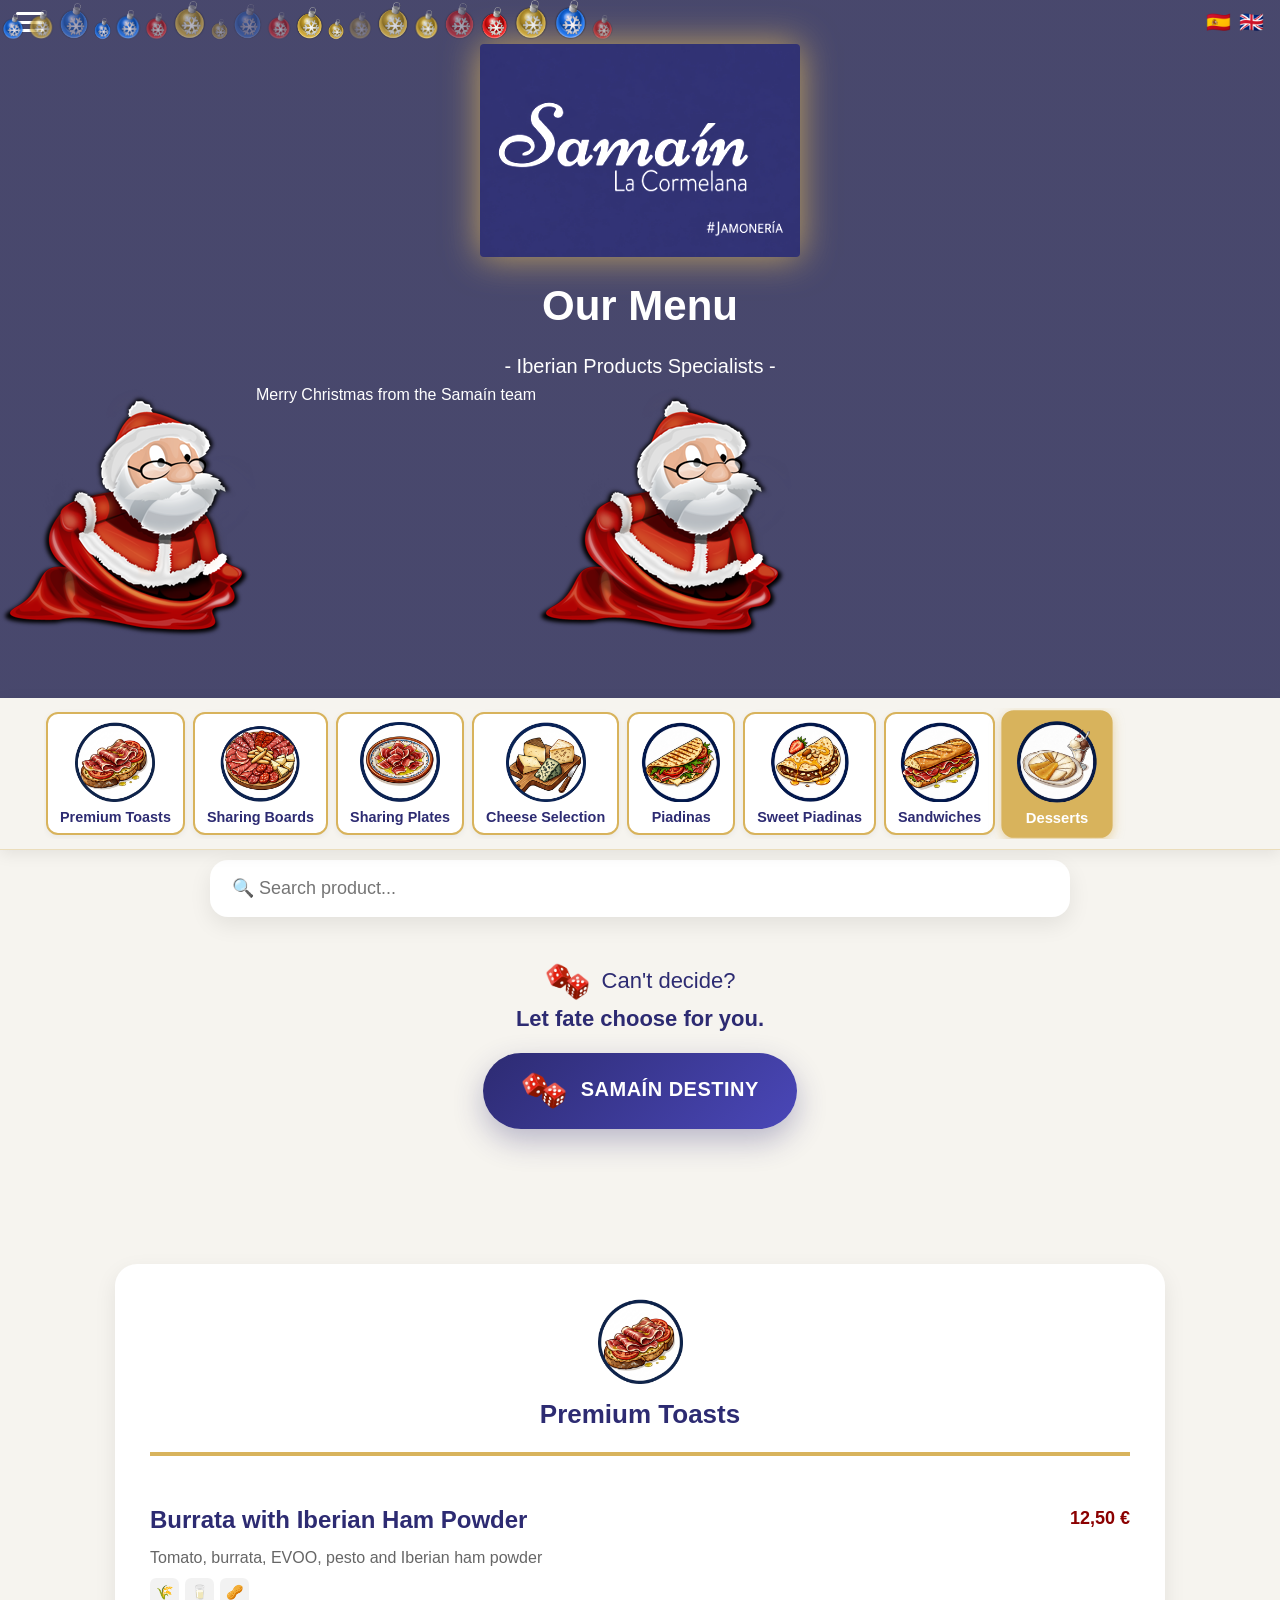
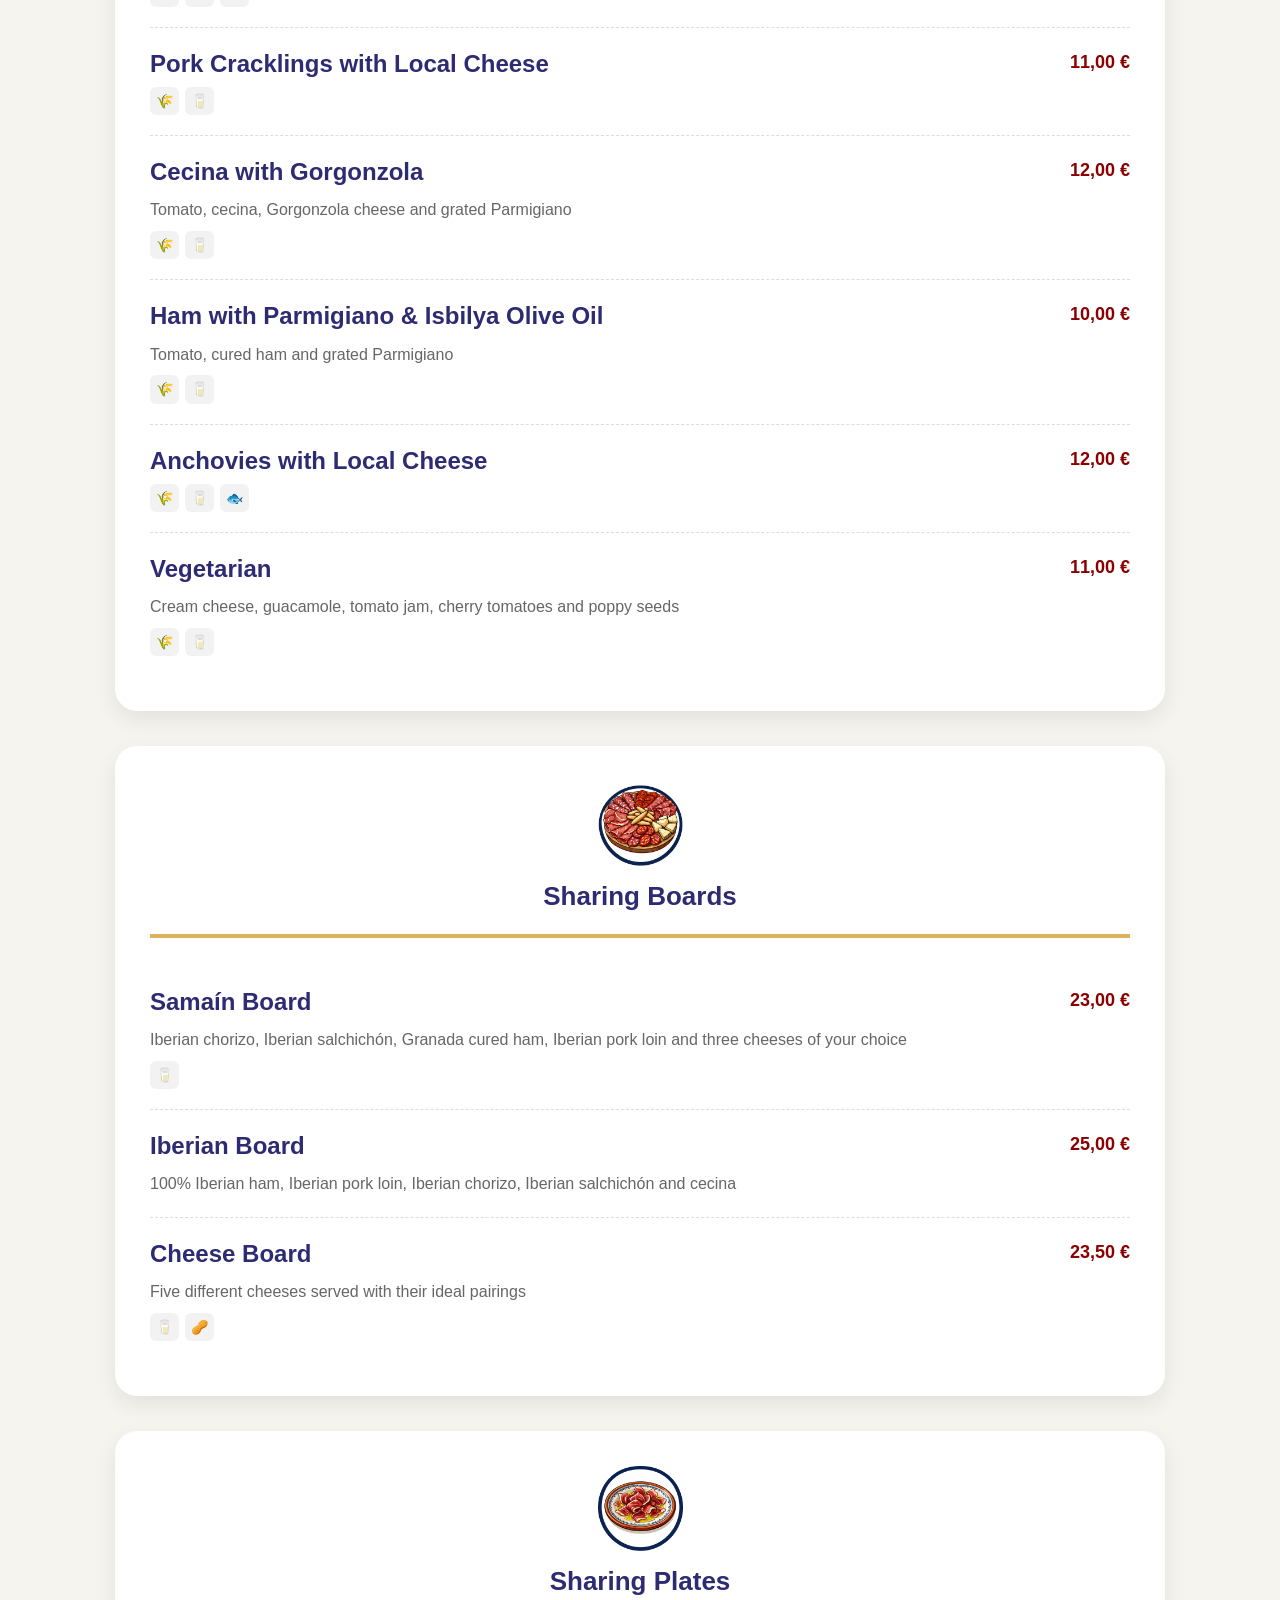
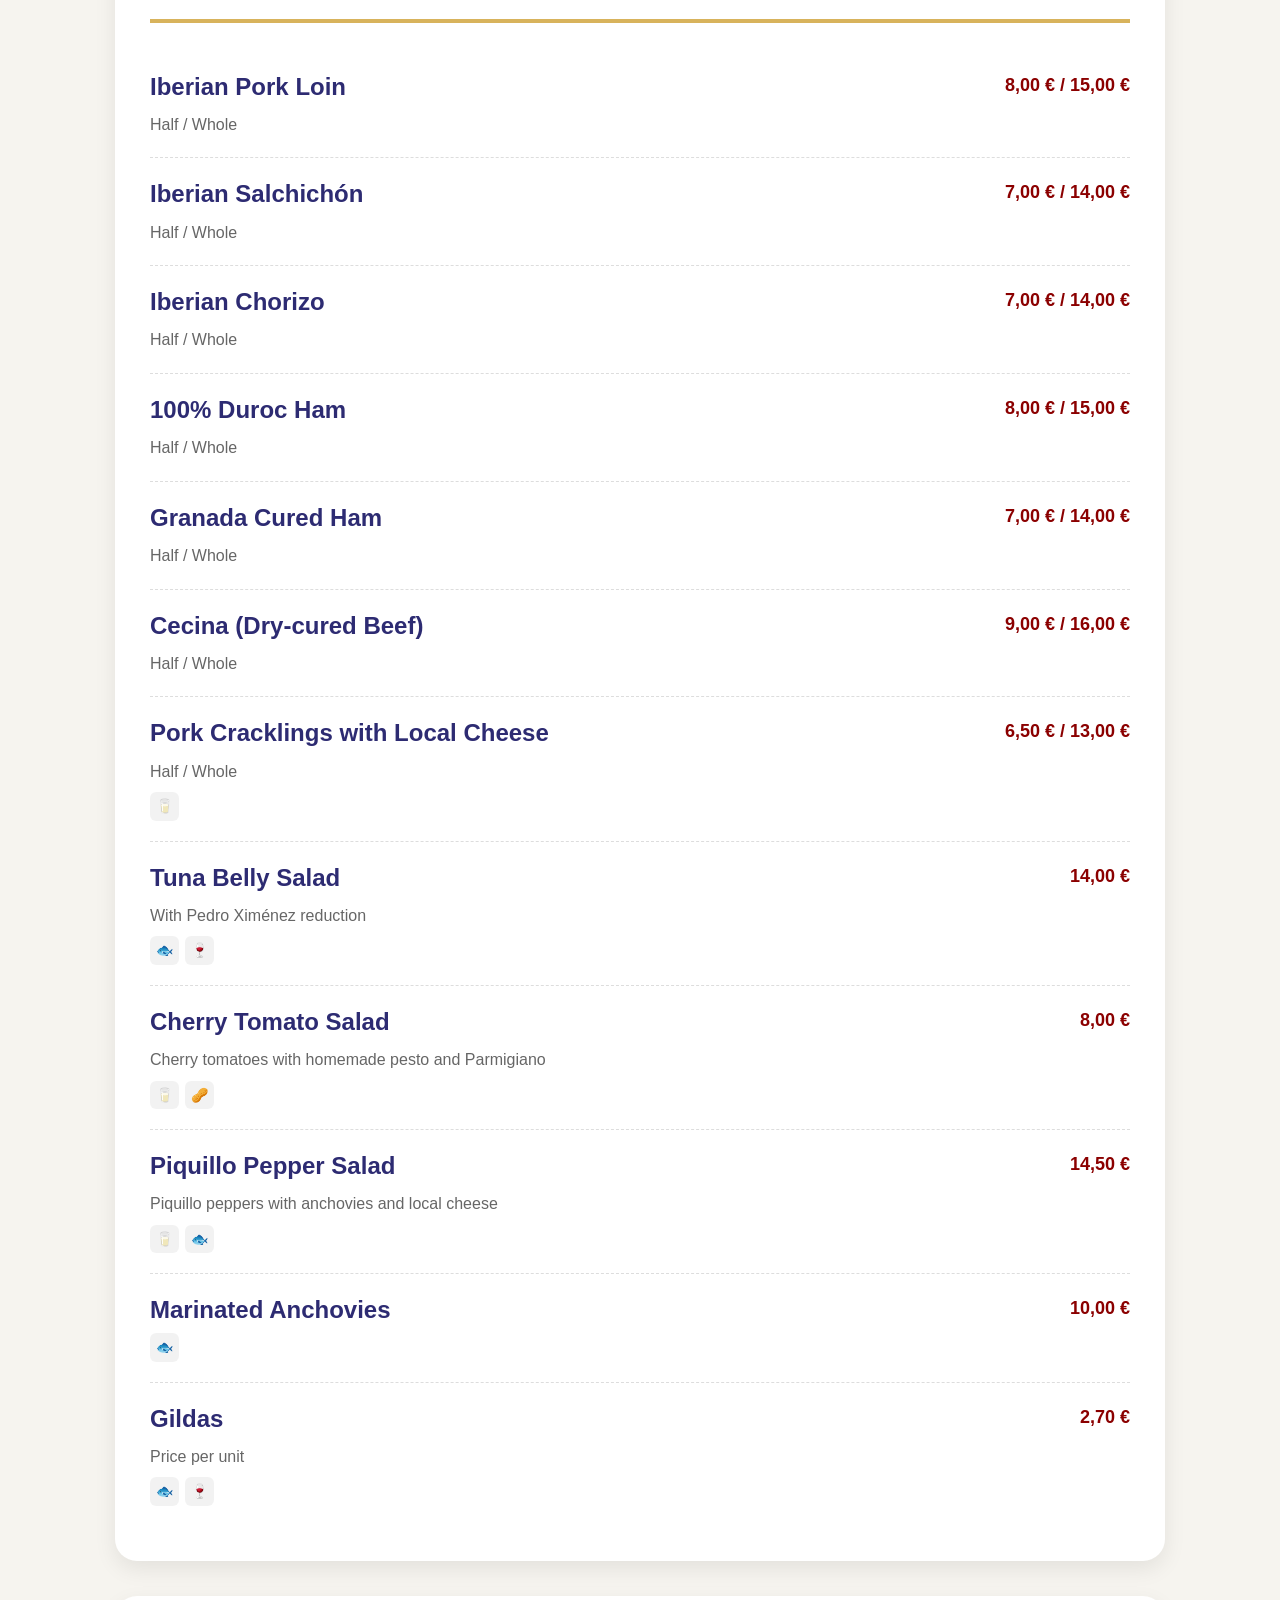
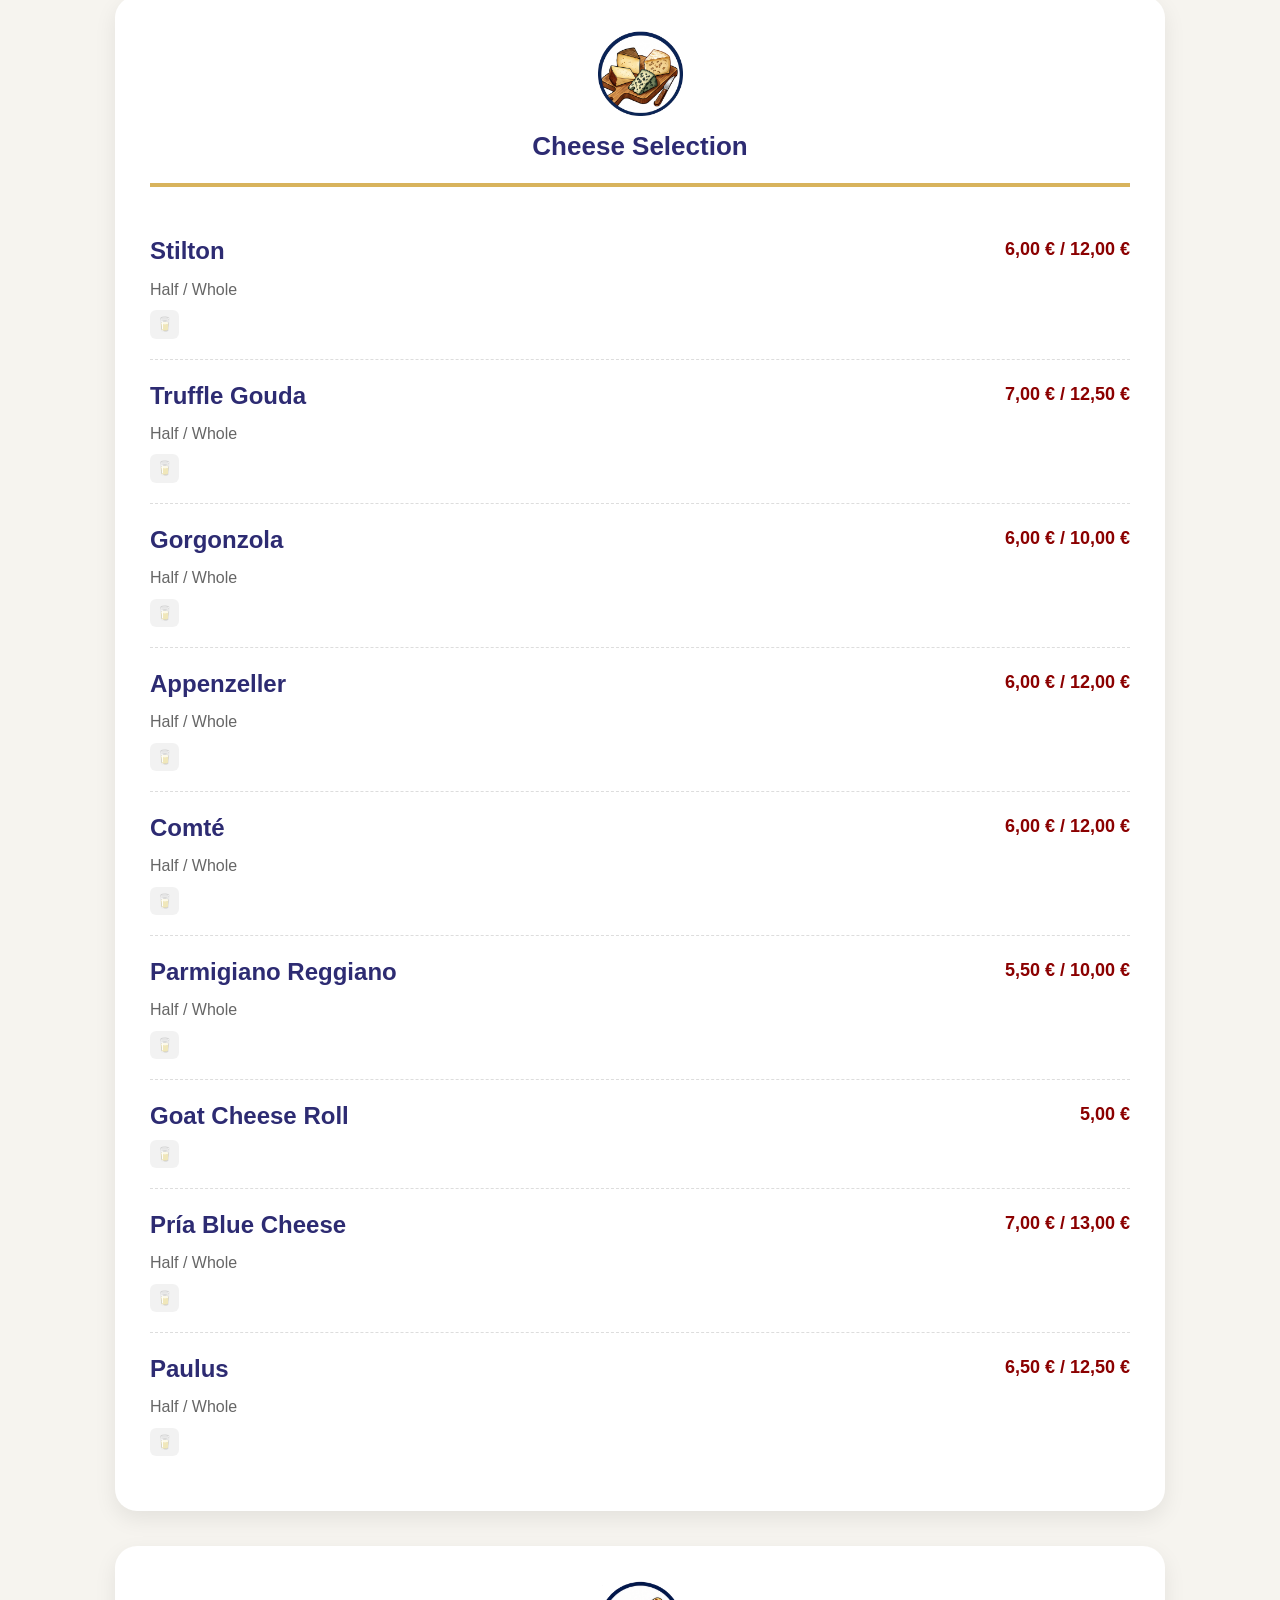
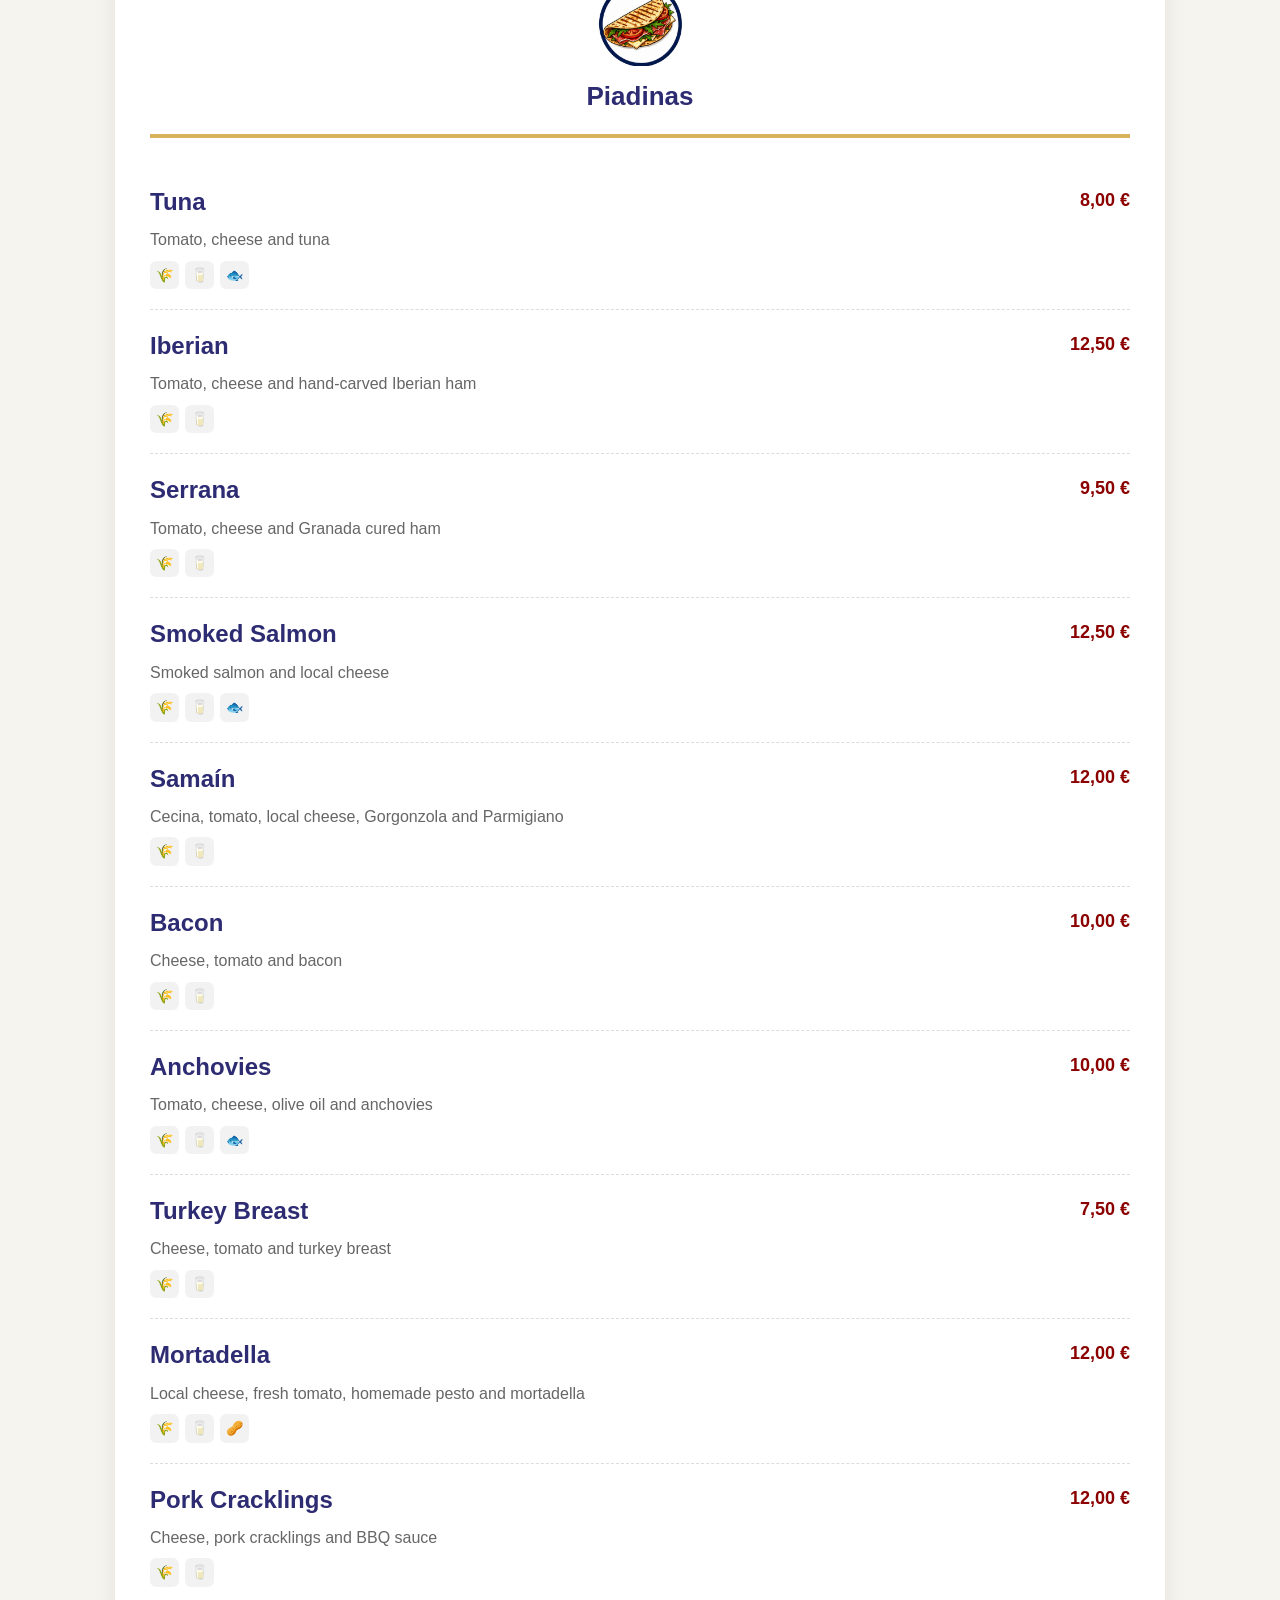
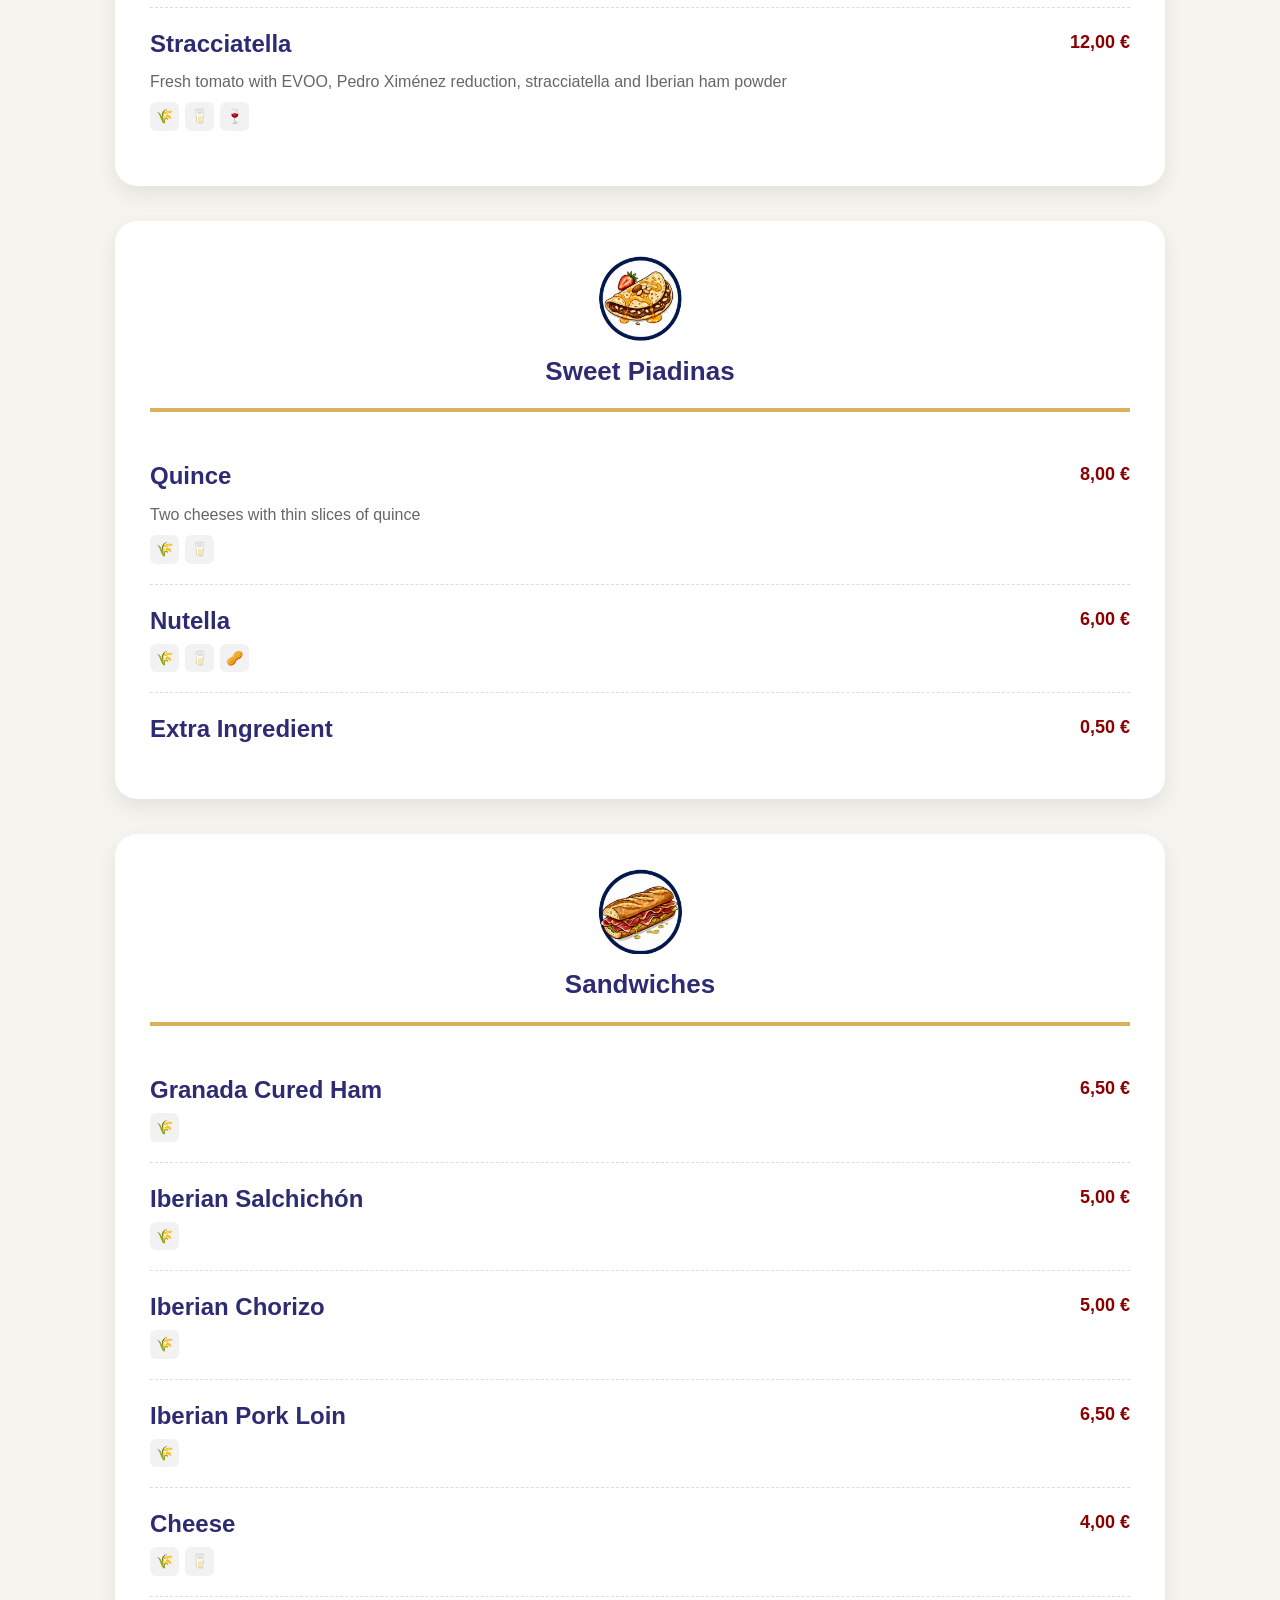
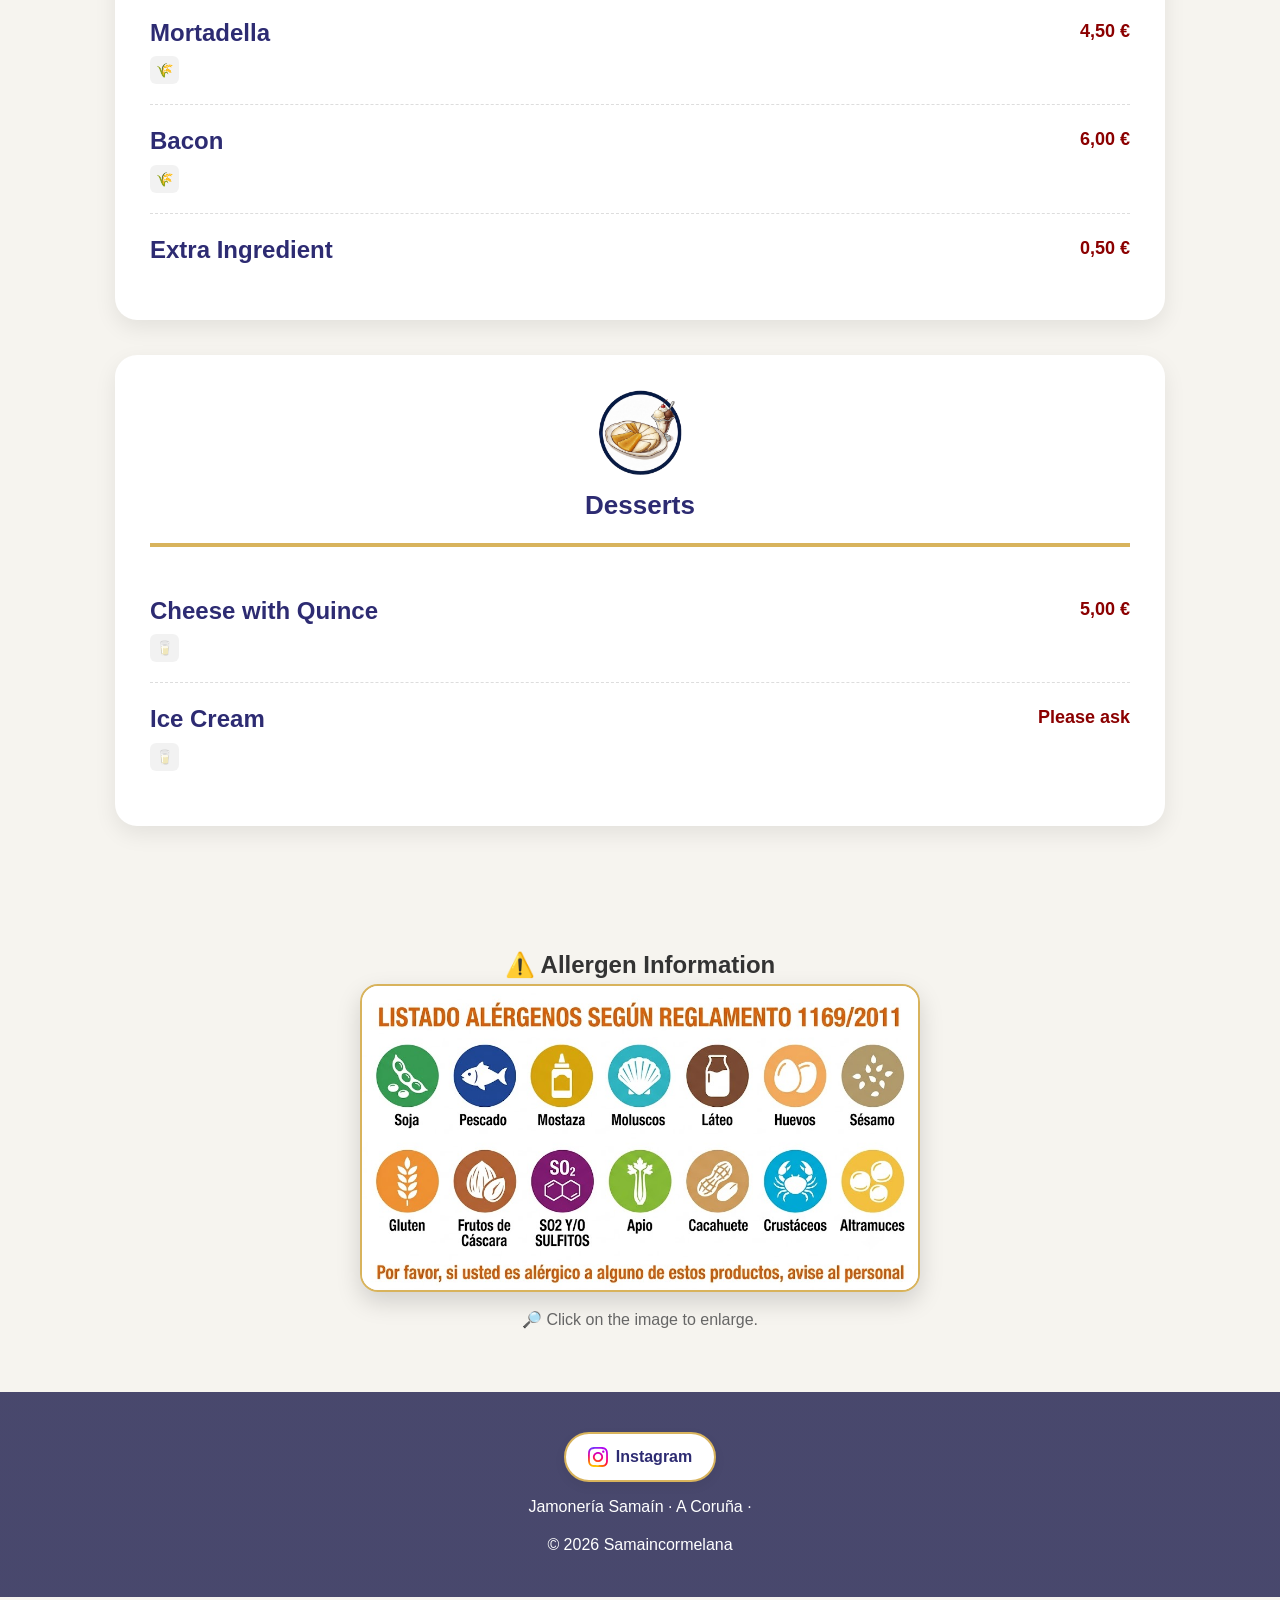
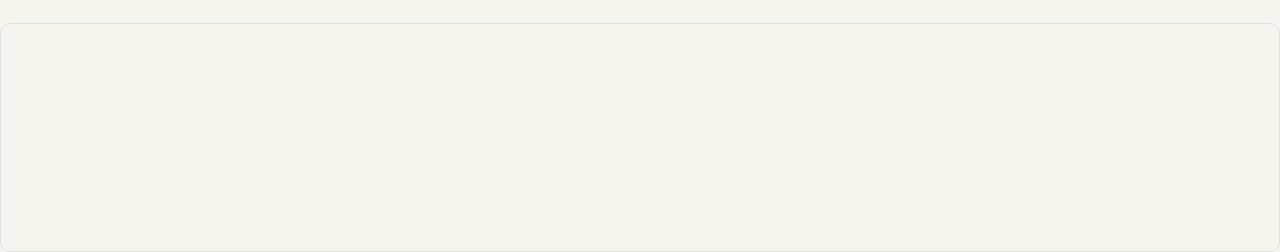
==== carta-en.html @ bf652dab "Refactor contact section layout and content" ====
<!DOCTYPE html>
<html lang="en">
<head>
  <meta charset="UTF-8">
  <meta name="viewport" content="width=device-width, initial-scale=1.0">
  <title>Menu - Samaín La Cormelana</title>

  <!-- Google Fonts & FontAwesome Icons -->
  <link rel="preconnect" href="https://fonts.googleapis.com">
  <link rel="preconnect" href="https://fonts.gstatic.com" crossorigin>
  <link href="https://fonts.googleapis.com/css2?family=Inter:wght@300;400;500;600;700;800&display=swap" rel="stylesheet">
  <link rel="stylesheet" href="https://cdnjs.cloudflare.com/ajax/libs/font-awesome/6.4.0/css/all.min.css">
  
  <link rel="stylesheet" href="styles.css">
</head>

<body>

<header class="header-principal">
  <div class="top-bar">
    <div class="top-nav-left">
      <!-- Hamburger Button -->
      <button id="btn-menu-hamburguesa" class="btn-hamburguesa" aria-label="Open menu">
        <span></span>
        <span></span>
        <span></span>
      </button>
    </div>

    <div class="top-nav-right">
      <a href="carta.html" class="btn-flag" title="Español">🇪🇸</a>
      <a href="carta-en.html" class="btn-flag" title="English">🇬🇧</a>
    </div>
  </div>

  <div class="logo-container">
    <img src="LOGO.png" alt="Samaín Jamonería" class="logo-brillo">
  </div>

  <h1>Our Menu</h1>
  <p>- Iberian Products Specialists -</p>

  <!-- SEASONAL DETAIL (Appears automatically when activated via class in <body>) -->
  <div id="contenedor-temporada">
    <img id="icono-izq" class="icono-temporada-grande" alt="Icono temporada">
    <div id="detalle-temporada"></div>
    <img id="icono-der" class="icono-temporada-grande" alt="Icono temporada">
  </div>
</header>

<div class="menu-sticky">
  <button class="flecha-menu izquierda" id="flecha-izquierda">‹</button>
  <div class="contenedor-menu">
    <section class="menu-categorias" id="menu-categorias"></section>
  </div>
  <button class="flecha-menu derecha" id="flecha-derecha">›</button>
</div>

<section class="buscador">
  <input type="text" id="buscar" placeholder="🔍 Search product...">
</section>

<!-- SECCIÓN DESTINO SAMAÍN CORREGIDA E IGUALADA -->
<section class="destino-samain">
  <p class="texto-destino">
    <img src="dados.png" alt="Dice" class="icono-dados-texto"> Can't decide?<br>
    <strong>Let fate choose for you.</strong>
  </p>
  <button id="btn-destino" class="btn-destino">
    <img src="dados.png" alt="Dice" class="icono-dados-btn"> SAMAÍN DESTINY
  </button>
</section>

<div id="resultado-busqueda" class="resultado-busqueda"></div>

<main id="carta"></main>

<section class="alergenos">
  <h2>⚠️ Allergen Information</h2>
  <img src="alergenos.jpg" id="imagen-alergenos" alt="Allergen chart">
  <p>🔎 Click on the image to enlarge.</p>
</section>

<!-- Allergen Modal -->
<div id="modal-alergenos" class="modal-alergenos">
  <div class="modal-contenido">
    <span id="cerrar-modal">&times;</span>
    <img src="alergenos.jpg" alt="Allergens">
    <div class="mensaje-alergenos">
      ⚠️ <strong>Please inform our staff before placing your order if you have any food allergies.</strong>
    </div>
  </div>
</div>  

<!-- Modal Destino -->
<div id="modal-destino" class="modal-destino">
  <div class="ventana-destino">
    <button class="cerrar-destino" id="cerrar-destino">✕</button>
    
    <h2>
      <span class="icono-cubiertos-titulo"><img src="cubiertos.png" alt="Cubiertos"></span><br>
      How many guests are you?
    </h2>
    
    <button class="opcion-comensales" data-comensales="1">
      <img src="1.png" alt="Just me" class="icono-comensal"> Just me</button>
    
    <button class="opcion-comensales" data-comensales="2">
      <img src="2.png" alt="Two people" class="icono-comensal"> Two people</button>
    
    <button class="opcion-comensales" data-comensales="3">
      <img src="3.png" alt="Three or more" class="icono-comensal"> Three or more</button>
  </div>
</div>

<div id="resultado-destino" class="resultado-destino">
  <div class="tarjeta-destino">
    <div class="ruleta-destino">
      <div class="flecha-ruleta" id="flecha-ruleta">
        <span class="puntero">▼</span>
      </div>
      
      <div class="disco-ruleta" id="disco-ruleta">
        <div class="icono-ruleta"><img src="tostas.png" alt="Tostas"></div>
        <div class="icono-ruleta"><img src="tablas.png" alt="Entrantes"></div>
        <div class="icono-ruleta"><img src="raciones.png" alt="Raciones"></div>
        <div class="icono-ruleta"><img src="quesos.png" alt="Quesos"></div>
        <div class="icono-ruleta"><img src="piadinas.png" alt="Piadinas"></div>
        <div class="icono-ruleta"><img src="piadinas_dulces.png" alt="Piadinas Dulces"></div>
        <div class="icono-ruleta"><img src="bocadillos.png" alt="Bocadillos"></div>
        <div class="icono-ruleta"><img src="postres.png" alt="Postres"></div>
      </div>
    </div>
    
    <p class="titulo-destino">✨ Fate has decided...</p>
    <div id="categoria-destino" class="categoria-destino"></div>
    <h1 id="nombre-destino"></h1>
    <p id="descripcion-destino"></p>
    <div id="precio-destino"></div>
    <small>Tap anywhere to continue</small>
  </div>
</div>

<footer>
  <div class="footer-container">
        
    <a href="https://www.instagram.com/samaincormelana" target="_blank" rel="noopener noreferrer" class="btn-instagram">
      <img src="instagram.svg" alt="Instagram Jamonería Samaín" class="icon-ig">
      <span>Instagram</span>
    </a>

    <span>Jamonería Samaín · A Coruña ·</span>
    <span>© 2026 Samaincormelana</span>
  </div>
</footer>  

<div id="confeti"></div>

<!-- MAIN HAMBURGER NAVIGATION MODAL -->
<div id="modal-menu-principal" class="modal-contacto hidden">
  <div class="modal-contacto-content modal-menu-content">
    <span id="cerrar-menu-principal" class="close-btn">&times;</span>
    <h2>MENU</h2>
        <nav class="nav-modal-links">
        <a href="index.html" class="link-modal-item">
        <img src="inicio.png" alt="Inicio" class="icono-menu-lateral">Home</a>
  
        <button id="btn-contacto-carta" type="button" class="link-modal-item">
        <img src="contacto.png" alt="Contacto" class="icono-menu-lateral">Contact</button>
  
        <button id="btn-galeria" type="button" class="link-modal-item">
        <img src="galeria.png" alt="Galería" class="icono-menu-lateral">Galery</button>
  
        <button id="btn-tienda" type="button" class="link-modal-item">
        <img src="tienda.png" alt="Tienda" class="icono-menu-lateral">Shop</button>
  </nav>
  </div>
</div>

<!-- CONTACT MODAL -->
<div id="modal-contacto" class="modal-contacto hidden">
  <div class="modal-contacto-content">
    <span class="close-btn" id="cerrar-contacto">&times;</span>
    
    <h2>CONTACT</h2>
    
    <div class="contacto-grid">
      
      <div class="contacto-item">
        <div class="icon-circle">
          <img src="telefono.png" alt="Phone" class="info-icon">
        </div>
        <div class="contacto-info">
          <p class="contacto-label">PHONE</p>
          <p><a href="tel:+34881125487" class="contacto-val">881 12 54 87</a></p>
        </div>
      </div>

      <div class="contacto-item">
        <div class="icon-circle">
          <img src="ubicacion.png" alt="Location" class="info-icon">
        </div>
        <div class="contacto-info">
          <p class="contacto-label">ADDRESS</p>
          <p><a href="https://maps.google.com/?q=Plaza+de+la+Cormelana+6+A+Coruña" target="_blank" class="contacto-val">Plaza de la Cormelana Nº6 <br>15003 · A Coruña</a></p>
        </div>
      </div>

      <div class="contacto-item">
        <div class="icon-circle">
          <img src="reloj.png" alt="Opening Hours" class="info-icon">
        </div>
        <div class="contacto-info">
          <p class="contacto-label">OPENING HOURS</p>
          <p class="contacto-val"><strong>Monday to Friday</strong><br> 10.00 to Closing</p>
          <p class="contacto-val"><strong>Weekends & Holidays</strong><br> 11.00 to Closing</p>
        </div>
      </div>

      <div class="contacto-item">
        <div class="icon-circle">
          <img src="silla.png" alt="Accessibility" class="info-icon">
        </div>
        <div class="contacto-info">
          <p class="contacto-label">ACCESSIBILITY</p>
          <p class="contacto-val">Fully accessible venue<br>Step-free entrance and accessible restroom</p>
        </div>
      </div>

    </div>
  </div>
</div>

    <br>

    <!-- Google Maps Embed -->
    <div class="mapa-container">
      <iframe 
        src="https://www.google.com/maps/embed?pb=!1m18!1m12!1m3!1d2900.8655208226065!2d-8.4059281!3d43.3685114!2m3!1f0!2f0!3f0!3m2!1i1024!2i768!4f13.1!3m3!1m2!1s0xd2e7d00116529a5%3A0x355a57c6fce86bce!2sJamoner%C3%ADa%20Sama%C3%ADn!5e0!3m2!1ses!2ses!4v1700000000000!5m2!1ses!2ses" 
        width="100%" 
        height="220" 
        style="border:0;" 
        allowfullscreen="" 
        loading="lazy">
      </iframe>
    </div>
  </div>
</div>

<!-- Gallery Modal -->
<div id="modal-galeria" class="modal-contacto hidden">
    <div class="modal-galeria-content">
        <span class="close-btn" id="close-galeria">&times;</span>
        <h2>OUR PRODUCTS</h2>
        
        <div class="galeria-grid">
            <div class="galeria-item">
                <img src="jamon.jpeg" alt="Iberian Ham Jamonería Samaín" loading="lazy">
            </div>
            <div class="galeria-item">
                <img src="cecina.jpeg" alt="Cured beef cecina" loading="lazy">
            </div>
            <div class="galeria-item">
                <img src="anchoas.jpeg" alt="House anchovies" loading="lazy">
            </div>
            <div class="galeria-item">
                <img src="tabla.jpeg" alt="Iberian charcuterie board" loading="lazy">
            </div>
            <div class="galeria-item">
                <img src="tablas.jpeg" alt="Cold cuts and cheese platters" loading="lazy">
            </div>
            <div class="galeria-item">
                <img src="samain.jpeg" alt="Special dish Jamonería Samaín" loading="lazy">
            </div>
            <div class="galeria-item">
                <img src="mesa.jpeg" alt="Table with food variety" loading="lazy">
            </div>
        </div>
    </div>
</div>  

<!-- Image Viewer Modal -->
<div id="modal-visor-imagen" class="modal-visor hidden">
  <span id="cerrar-visor" class="cerrar-visor">&times;</span>
  <img id="imagen-ampliada" src="" alt="Enlarged image" />
</div>  

<!-- Takeaway & Shop Modal -->
<div id="modal-tienda" class="modal-contacto hidden">
    <div class="modal-contacto-content">
        <span id="cerrar-tienda" class="close-btn">&times;</span>
        <h2>TAKEAWAY & SHOP</h2>
        
        <div class="tienda-seccion">
            <h3 class="tienda-titulo"><span class="tienda-icono">🍷</span> Gourmet Products</h3>
            <p>We offer a range of Gourmet products for retail sale.</p>
        </div>

        <div class="tienda-seccion">
            <h3 class="tienda-titulo"><span class="tienda-icono">🛍️</span> Takeaway Menu</h3>
            <p>You can order any of our menu items to take away.</p>
        </div>

        <div class="tienda-evento-destacado">
            <h3 class="tienda-titulo-destacado"><span class="tienda-icono">🎉</span> Hosting an event or craving something special?</h3>
            <p>Reserve our products and platters for birthdays, celebrations, and special events... or simply treat yourself!</p>
        </div>

        <p class="tienda-contacto-texto">Call to reserve or speak with our staff:</p>
        <a href="tel:+34881125487" class="tienda-telefono">📞 881 12 54 87</a>
    </div>
</div> 

<script src="menu-en.js"></script>
<script src="script.js"></script>
<script src="destino.js"></script>

</body>
</html>
---- styles.css ----
/* ======================================================
   SAMAÍN LA CORMELANA
====================================================== */

/*==========================
Variables Globales
==========================*/
:root {
    --color-principal: #2d2b72;
    --color-principal-hover: #4442a4;
    --color-dorado: #d8b35c;
    --color-precio: #8b0000;
    --color-fondo: #f6f4ef;
    --color-tarjeta: #ffffff;
    --color-texto: #333333;
    --color-secundario: #666666;
    --radio: 18px;
    --sombra: 0 8px 22px rgba(0,0,0,.08);
    --ancho-maximo: 1100px;
}

/*==========================
Reset Global
==========================*/
*, *::before, *::after {
    margin: 0;
    padding: 0;
    box-sizing: border-box;
}

html {
    scroll-behavior: smooth;
}

body {
    font-family: Arial, Helvetica, sans-serif;
    background: var(--color-fondo);
    color: var(--color-texto);
    line-height: 1.6;
}

/*==========================
Cabecera Principal (Header)
==========================*/
.header-principal {
    position: relative;
    padding-top: 12px;
    padding-bottom: 60px;
    text-align: center;
    background: linear-gradient(rgba(34,34,80,.82), rgba(34,34,80,.82)), url("cabecera.jpg") center/cover;
    color: #ffffff;
}

.top-bar {
    display: flex;
    justify-content: space-between;
    align-items: center;
    padding: 0 16px;
    width: 100%;
    margin-bottom: 12px;
}

.top-nav-left {
    display: flex;
    align-items: center;
    gap: 12px;
}

.top-nav-right {
    display: flex;
    align-items: center;
    gap: 8px;
}

.nav-link, 
.nav-link-btn {
    background: none;
    border: none;
    color: #ffffff;
    font-size: 0.9rem;
    font-weight: 600;
    text-decoration: none;
    cursor: pointer;
    padding: 0;
    margin: 0;
    display: inline-flex;
    align-items: center;
    gap: 4px;
    outline: none;
    font-family: inherit;
    transition: opacity 0.2s ease, color 0.2s ease;
    white-space: nowrap;
}

.nav-link:hover, 
.nav-link-btn:hover {
    opacity: 0.85;
    color: var(--color-dorado);
}

.btn-flag {
    font-size: 1.25rem;
    text-decoration: none;
    line-height: 1;
    display: inline-block;
    transition: transform 0.2s ease;
}

.btn-flag:hover {
    transform: scale(1.15);
}

.logo-container {
    display: flex;
    justify-content: center;
    align-items: center;
    margin: 0 auto 15px auto;
    width: 100%;
}

.logo-brillo {
    width: 82%;
    max-width: 320px;
    height: auto;
    display: block;
    margin: 0 auto;
    border-radius: 4px;
    filter: brightness(1.25) drop-shadow(0 0 18px rgba(216, 179, 92, 0.85));
}

.header-principal h1 {
    font-size: 42px;
    margin-top: 5px;
}

.header-principal p {
    font-size: 20px;
    margin-top: 10px;
}

/*==================================================
CONTENIDO Y BUSCADOR
==================================================*/
main {
    max-width: var(--ancho-maximo);
    margin: auto;
    padding: 25px;
}

.buscador {
    max-width: 900px;
    margin: 10px auto 35px;
    padding: 0 20px;
}

#buscar {
    width: 100%;
    padding: 18px 22px;
    border: none;
    outline: none;
    border-radius: var(--radio);
    background: #ffffff;
    font-size: 18px;
    box-shadow: var(--sombra);
    transition: box-shadow .25s ease;
}

#buscar:focus {
    box-shadow: 0 12px 30px rgba(45,43,114,.20);
}

/*==================================================
SECCIONES Y PRODUCTOS
==================================================*/
.seccion {
    background: #ffffff;
    border-radius: 22px;
    padding: 35px;
    margin-bottom: 35px;
    box-shadow: var(--sombra);
    scroll-margin-top: 120px;
}

.seccion h2 {
    font-size: 26px;
    color: var(--color-principal);
    margin-bottom: 28px;
    padding-bottom: 16px;
    border-bottom: 4px solid var(--color-dorado);
    display: flex;
    flex-direction: column;
    align-items: center;
    text-align: center;
    gap: 10px;
}

.seccion h2 img.img-titulo-cat {
    width: 85px;
    height: 85px;
    object-fit: contain;
    margin-right: 0;
    display: block;
}

.producto {
    padding: 20px 0;
    border-bottom: 1px dashed #dddddd;
}

.producto:last-child {
    border-bottom: none;
}

.cabecera-producto {
    display: flex;
    justify-content: space-between;
    align-items: flex-start;
    gap: 15px;
}

.nombre {
    flex: 1;
    font-size: 24px;
    font-weight: 700;
    color: var(--color-principal);
    line-height: 1.3;
}

.precio {
    flex-shrink: 0;
    font-size: 18px;
    font-weight: 600;
    color: var(--color-precio);
    white-space: nowrap;
}

.descripcion {
    margin-top: 10px;
    color: var(--color-secundario);
    font-size: 16px;
    line-height: 1.6;
}

footer {
    margin-top: 40px;
    padding: 40px 20px;
    text-align: center;
    color: #777777;
}

/*==================================================
MENÚ STICKY Y CATEGORÍAS (ARREGLADO)
==================================================*/
.menu-sticky {
    position: sticky;
    top: 0;
    z-index: 999;
    background: rgba(246, 244, 239, 0.95);
    backdrop-filter: blur(12px);
    -webkit-backdrop-filter: blur(12px);
    padding: 10px 12px;
    box-shadow: 0 4px 15px rgba(0, 0, 0, 0.08);
    border-bottom: 1px solid rgba(216, 179, 92, 0.35);
    display: flex;
    align-items: center;
    justify-content: space-between;
    gap: 6px;
    width: 100%;
    box-sizing: border-box;
}

.contenedor-menu {
    position: relative;
    flex: 1;
    min-width: 0; /* Vital para que el flexbox no desborde en móviles */
    overflow: hidden;
    display: flex;
    align-items: center;
}

.contenedor-menu::before,
.contenedor-menu::after {
    content: "";
    position: absolute;
    top: 0;
    width: 30px;
    height: 100%;
    pointer-events: none;
    opacity: 0;
    transition: opacity .25s;
    z-index: 5;
}

.contenedor-menu::before {
    left: 0;
    background: linear-gradient(to right, #f6f4ef 0%, rgba(246,244,239,0) 100%);
}

.contenedor-menu::after {
    right: 0;
    background: linear-gradient(to left, #f6f4ef 0%, rgba(246,244,239,0) 100%);
}

.contenedor-menu.mostrar-izquierda::before { opacity: 1; }
.contenedor-menu.mostrar-derecha::after { opacity: 1; }

.menu-categorias {
    display: flex;
    gap: 8px;
    overflow-x: auto;
    overflow-y: hidden;
    scroll-behavior: smooth;
    scrollbar-width: none;
    width: 100%;
    padding: 4px 2px;
}

.menu-categorias::-webkit-scrollbar {
    display: none;
}

.categoria {
    display: flex;
    flex-direction: column !important;
    align-items: center;
    justify-content: center;
    gap: 4px;
    flex: 0 0 auto;
    padding: 8px 12px !important;
    border-radius: 12px;
    background: #ffffff;
    border: 2px solid var(--color-dorado);
    color: var(--color-principal);
    text-decoration: none;
    font-weight: 700;
    text-align: center;
    transition: all .25s ease;
    box-shadow: 0 2px 6px rgba(0, 0, 0, 0.05);
}

/* Tamaño de los iconos */
.categoria .icono img,
.categoria img.img-icono-cat {
    width: 80px !important;    /* Tamaño grande y destacado */
    height: 80px !important;
    object-fit: contain;
    display: block;
    margin-bottom: 4px;
}

.categoria .texto {
    display: block;
    font-size: 0.90rem;
    line-height: 1.1;
    white-space: nowrap;
}

.categoria:hover {
    background: #fcfbfa;
    border-color: var(--color-dorado);
    color: var(--color-principal);
    transform: translateY(-1px);
}

.categoria.activa {
    background: var(--color-dorado) !important;
    color: #ffffff !important;
    border-color: var(--color-dorado) !important;
    transform: scale(1.03);
    box-shadow: 0 3px 10px rgba(216, 179, 92, 0.55);
    animation: activa .35s ease;
}

.categoria.activa:hover {
    background: var(--color-dorado) !important;
    color: #ffffff !important;
}

@keyframes activa {
    0% { transform: scale(.97); }
    70% { transform: scale(1.05); }
    100% { transform: scale(1.03); }
}

.flecha-menu {
    display: inline-flex;
    align-items: center;
    justify-content: center;
    background: var(--color-principal);
    color: #ffffff;
    border: none;
    border-radius: 50%;
    width: 26px;
    height: 26px;
    font-size: 12px;
    box-shadow: 0 2px 4px rgba(0,0,0,0.15);
    flex-shrink: 0;
    cursor: pointer;
    align-self: center;
    transition: opacity .25s ease, background-color .2s ease;
    z-index: 6;
}

.flecha-menu:hover {
    background: var(--color-principal-hover);
}

.flecha-menu.oculta {
    opacity: 0;
    pointer-events: none;
}

.resultado-busqueda {
    max-width: 900px;
    margin: 0 auto 20px;
    padding: 0 20px;
    text-align: center;
    min-height: 45px;
}

.texto-busqueda {
    color: #666666;
    font-size: 16px;
}

.con-resultados {
    display: inline-block;
    margin-top: 8px;
    font-size: 20px;
    font-weight: bold;
    color: var(--color-principal);
}

.sin-resultados {
    display: inline-block;
    margin-top: 8px;
    font-size: 20px;
    font-weight: bold;
    color: #b22222;
}

/*==================================================
EL DESTINO SAMAÍN (ZONA LANZAMIENTO Y RULETA)
==================================================*/
.destino-samain {
    max-width: 900px;
    margin: 45px auto;
    padding: 0 20px;
    text-align: center;
}

.texto-destino {
    font-size: 22px;
    color: var(--color-principal);
    margin-bottom: 18px;
    line-height: 1.5;
}

.btn-destino {
    cursor: pointer;
    border: none;
    padding: 18px 38px;
    border-radius: 999px;
    background: linear-gradient(135deg, #2d2b72, #4a47b8);
    color: #ffffff;
    font-size: 20px;
    font-weight: 700;
    letter-spacing: .5px;
    box-shadow: 0 12px 30px rgba(45,43,114,.30);
    transition: all .30s ease;
}

.btn-destino:hover {
    transform: translateY(-4px) scale(1.03);
    box-shadow: 0 20px 45px rgba(45,43,114,.35);
}

.btn-destino:active {
    transform: scale(.97);
}

.modal-destino {
    position: fixed;
    inset: 0;
    background: rgba(0,0,0,.65);
    display: flex;
    justify-content: center;
    align-items: center;
    opacity: 0;
    visibility: hidden;
    transition: opacity .35s ease, visibility .35s ease;
    z-index: 5000;
}

.modal-destino.visible {
    opacity: 1;
    visibility: visible;
}

.ventana-destino {
    width: min(90%, 420px);
    background: #ffffff;
    border-radius: 24px;
    padding: 35px;
    text-align: center;
    position: relative;
    animation: subir .35s ease;
}

.cerrar-destino {
    position: absolute;
    top: 15px;
    right: 15px;
    width: 36px;
    height: 36px;
    border: none;
    border-radius: 50%;
    background: #eeeeee;
    cursor: pointer;
    font-size: 18px;
}

.ventana-destino h2 {
    margin-bottom: 30px;
    color: var(--color-principal);
}

.opcion-comensales {
    display: block;
    width: 100%;
    margin-top: 15px;
    padding: 18px;
    border: none;
    border-radius: 14px;
    background: var(--color-principal);
    color: #ffffff;
    font-size: 18px;
    font-weight: bold;
    cursor: pointer;
    transition: background .25s ease;
}

.opcion-comensales:hover {
    background: var(--color-dorado);
}

@keyframes subir {
    from { transform: translateY(40px); opacity: 0; }
    to { transform: translateY(0); opacity: 1; }
}

.resultado-destino {
    position: fixed;
    inset: 0;
    background: rgba(0,0,0,.82);
    display: none;
    justify-content: center;
    align-items: center;
    z-index: 6000;
    cursor: pointer;
    overflow-y: auto;
    padding: 15px;
}

.resultado-destino.visible {
    display: flex;
}

.tarjeta-destino {
    width: min(94%, 420px);
    background: #ffffff;
    border-radius: 20px;
    padding: 24px 20px;
    text-align: center;
    animation: zoomDestino .45s ease-out;
    display: flex;
    flex-direction: column;
    align-items: center;
    box-sizing: border-box;
    max-height: 92vh;
    overflow-y: auto;
}

@keyframes zoomDestino {
    from { opacity: 0; transform: scale(.8); }
    to { opacity: 1; transform: scale(1); }
}

.titulo-destino {
    color: #777777;
    font-size: 14px;
    margin-bottom: 6px;
}

#nombre-destino {
    font-size: 22px;
    color: var(--color-principal);
    margin: 6px 0;
    line-height: 1.2;
}

#descripcion-destino {
    color: #666666;
    margin: 6px auto;
    max-width: 300px;
    font-size: 13px;
    line-height: 1.4;
}

#precio-destino {
    font-size: 26px;
    font-weight: 800;
    color: var(--color-precio);
    margin: 10px 0 6px 0;
}

.categoria-destino {
    display: inline-flex;
    align-items: center;
    gap: 8px;
    padding: 8px 18px;
    border-radius: 999px;
    background: var(--color-dorado);
    color: #ffffff;
    font-weight: bold;
    font-size: 16px; /* Letra más grande (antes 13px) */
    margin-bottom: 6px;
}

.categoria-destino img {
    width: 28px; /* Icono más grande */
    height: 28px;
    object-fit: contain;
    display: block;
}

.tarjeta-destino small {
    display: block;
    margin-top: 10px;
    color: #999999;
    font-size: 11px;
}

/* --- Ruleta Definitiva Sincronizada --- */
.ruleta-destino {
    position: relative;
    width: 290px;
    height: 290px;
    margin: 0 auto 15px;
    flex-shrink: 0;
}

.disco-ruleta {
    width: 250px;
    height: 250px;
    border-radius: 50%;
    border: 5px solid var(--color-dorado);
    position: absolute;
    top: 20px;
    left: 20px;
    overflow: hidden;
    background: conic-gradient(
        #ffffff 0deg 45deg,
        #f2edd9 45deg 90deg,
        #ffffff 90deg 135deg,
        #f2edd9 135deg 180deg,
        #ffffff 180deg 225deg,
        #f2edd9 225deg 270deg,
        #ffffff 270deg 315deg,
        #f2edd9 315deg 360deg
    );
    box-shadow: 0 8px 25px rgba(0,0,0,.2);
}

.icono-ruleta {
    position: absolute;
    width: 44px;
    height: 44px;
    display: flex;
    align-items: center;
    justify-content: center;
    top: calc(50% - 22px);
    left: calc(50% - 22px);
    z-index: 5;
}

.icono-ruleta img {
    width: 40px;
    height: 40px;
    object-fit: contain;
    display: block;
}

/* Sincronización exacta al centro de cada gajo (con la contrarrotación para que el icono quede derecho y centrado) */
.disco-ruleta .icono-ruleta:nth-of-type(1) { transform: rotate(22.5deg) translateY(-75px) rotate(-22.5deg); }
.disco-ruleta .icono-ruleta:nth-of-type(2) { transform: rotate(67.5deg) translateY(-75px) rotate(-67.5deg); }
.disco-ruleta .icono-ruleta:nth-of-type(3) { transform: rotate(112.5deg) translateY(-75px) rotate(-112.5deg); }
.disco-ruleta .icono-ruleta:nth-of-type(4) { transform: rotate(157.5deg) translateY(-75px) rotate(-157.5deg); }
.disco-ruleta .icono-ruleta:nth-of-type(5) { transform: rotate(202.5deg) translateY(-75px) rotate(-202.5deg); }
.disco-ruleta .icono-ruleta:nth-of-type(6) { transform: rotate(247.5deg) translateY(-75px) rotate(-247.5deg); }
.disco-ruleta .icono-ruleta:nth-of-type(7) { transform: rotate(292.5deg) translateY(-75px) rotate(-292.5deg); }
.disco-ruleta .icono-ruleta:nth-of-type(8) { transform: rotate(337.5deg) translateY(-75px) rotate(-337.5deg); }

.flecha-ruleta {
    position: absolute;
    top: 0;
    left: 0;
    width: 290px;
    height: 290px;
    z-index: 10;
    pointer-events: none;
    display: flex;
    justify-content: center;
    align-items: flex-start;
    transition: transform 3.5s cubic-bezier(0.1, 0.8, 0.2, 1);
    will-change: transform;
    transform: rotate(0deg);
    transform-style: preserve-3d;
    backface-visibility: hidden;
}

.flecha-ruleta .puntero {
    color: var(--color-precio);
    font-size: 30px;
    text-shadow: 0 2px 6px rgba(0,0,0,.35);
    margin-top: -2px;
}

@keyframes reboteRuleta {
    0%   { transform: scale(1); }
    45%  { transform: scale(1.06); }
    100% { transform: scale(1); }
}

.ruleta-destino.finalizada {
    animation: reboteRuleta .45s ease;
}
/*==================================
ALÉRGENOS Y CONFETI
==================================*/
.alergenos {
    max-width: 900px;
    margin: 60px auto;
    text-align: center;
}

.alergenos img {
    display: block;
    width: 88%;
    max-width: 560px;
    margin: 0 auto;
    border-radius: 18px;
    border: 2px solid var(--color-dorado);
    cursor: pointer;
    transition: transform .25s ease;
    box-shadow: 0 10px 25px rgba(0,0,0,.15);
}

.alergenos img:hover {
    transform: scale(1.02);
}

.alergenos p {
    margin-top: 15px;
    color: #666666;
}

.modal-alergenos {
    display: none;
    position: fixed;
    inset: 0;
    background: rgba(0,0,0,.82);
    z-index: 99999;
    justify-content: center;
    align-items: center;
    padding: 20px;
}

.modal-alergenos.abierto {
    display: flex;
}

.modal-contenido {
    position: relative;
    max-width: 900px;
    width: 100%;
    text-align: center;
}

.modal-contenido img {
    width: 100%;
    border-radius: 18px;
    background: #ffffff;
}

#cerrar-modal {
    position: absolute;
    right: 10px;
    top: -45px;
    color: #ffffff;
    font-size: 42px;
    cursor: pointer;
}

.mensaje-alergenos {
    margin-top: 20px;
    background: #ffffff;
    padding: 18px;
    border-radius: 15px;
    color: #222222;
    font-size: 18px;
    font-weight: bold;
}

#confeti {
    position: fixed;
    inset: 0;
    pointer-events: none;
    overflow: hidden;
    z-index: 99999;
}

.particula {
    position: absolute;
    width: 10px;
    height: 18px;
    border-radius: 2px;
    animation: caerConfeti 900ms linear forwards;
    opacity: 1;
}

@keyframes caerConfeti {
    0% {
        transform: translateY(-30px) rotate(0deg);
        opacity: 1;
    }
    100% {
        transform: translateY(250px) rotate(720deg);
        opacity: 0;
    }
}

/*==================================================
MODALES (CONTACTO, GALERÍA, VISOR Y TIENDA)
==================================================*/
.hidden {
    display: none !important;
}

.modal-contacto {
    position: fixed;
    top: 0;
    left: 0;
    width: 100vw;
    height: 100vh;
    background-color: rgba(0, 0, 0, 0.75);
    display: flex;
    justify-content: center;
    align-items: center;
    z-index: 99999;
    padding: 15px;
}

.modal-contacto-content {
    position: relative;
    background-color: #ffffff;
    color: var(--color-texto);
    padding: 25px 20px;
    border-radius: 16px;
    border: 2px solid var(--color-principal);
    width: 90%;
    max-width: 440px;
    box-shadow: 0 10px 30px rgba(0, 0, 0, 0.3);
}

.modal-contacto-content h2 {
    color: var(--color-principal);
    font-size: 1.2rem;
    font-weight: 800;
    letter-spacing: 1px;
    margin-top: 0;
    margin-bottom: 20px;
    border-bottom: 2px solid var(--color-dorado);
    padding-bottom: 8px;
    text-align: center;
}

.close-btn {
    position: absolute;
    top: 12px;
    right: 18px;
    font-size: 28px;
    font-weight: bold;
    cursor: pointer;
    color: #888888;
    z-index: 10;
    line-height: 1;
    padding: 5px;
    user-select: none;
    transition: color 0.2s ease;
}

.close-btn:hover {
    color: var(--color-precio);
}

.contacto-grid {
    display: flex;
    flex-direction: column;
    gap: 16px;
    text-align: left;
    margin-top: 20px;
}

.contacto-item {
    display: flex;
    align-items: flex-start; /* Alinea el icono con la primera línea de texto */
    gap: 14px;
}

.contacto-info {
    display: flex;
    flex-direction: column;
}

.contacto-label {
    font-size: 0.85rem;
    color: #2d2b72; /* Las etiquetas principales se quedan en azul corporativo */
    font-weight: bold;
    letter-spacing: 0.5px;
    margin-bottom: 3px;
}

.contacto-val {
    font-size: 0.95rem;
    color: #333333; /* Texto descriptivo (horarios, accesibilidad, etc.) en negro/gris oscuro */
    font-weight: normal;
    text-decoration: none;
}

/* Solo los enlaces interactivos (teléfono y dirección) van en azul y se subrayan al pasar el ratón */
a.contacto-val {
    color: #2d2b72;
    font-weight: bold;
}

a.contacto-val:hover {
    text-decoration: underline;
}

/* Círculo corporativo */
.icon-circle {
    width: 40px;
    height: 40px;
    background-color: #2d2b72;
    border-radius: 50%;
    display: flex;
    align-items: center;
    justify-content: center;
    flex-shrink: 0;
    box-shadow: 0 2px 6px rgba(0, 0, 0, 0.1);
}

.info-icon {
    width: 26px;
    height: 26px;
    object-fit: contain;
}

.mapa-container {
    border-radius: 10px;
    overflow: hidden;
    border: 1px solid #e0e0e0;
}

/*==================================================
MODAL GALERÍA (AJUSTADO A PANTALLA SIN SCROLL)
==================================================*/
.modal-galeria-content {
    background-color: #ffffff;
    padding: 20px 15px 15px 15px;
    border-radius: 16px;
    border: 2px solid var(--color-principal);
    width: 92%;
    max-width: 440px;
    max-height: 85vh; 
    display: flex;
    flex-direction: column;
    box-shadow: 0 10px 30px rgba(0, 0, 0, 0.3);
    position: relative;
    overflow: hidden;
}

.modal-galeria-content h2 {
    color: var(--color-principal);
    font-size: 1.1rem;
    font-weight: 800;
    letter-spacing: 1px;
    margin-top: 0;
    margin-bottom: 12px;
    border-bottom: 2px solid var(--color-dorado);
    padding-bottom: 6px;
    text-align: center;
    flex-shrink: 0;
}

.galeria-grid {
    display: grid;
    grid-template-columns: repeat(2, 1fr);
    gap: 8px;
    flex: 1;
    min-height: 0;
}

.galeria-item {
    position: relative;
    border-radius: 8px;
    overflow: hidden;
    width: 100%;
    height: 100%;
    max-height: 15vh;
    border: 1px solid #e2e8f0;
    box-shadow: 0 2px 5px rgba(0,0,0,0.05);
}

.galeria-item img {
    width: 100%;
    height: 100%;
    object-fit: cover;
    display: block;
    transition: transform 0.3s ease, filter 0.3s ease;
}

.galeria-item:hover img,
.galeria-item:active img {
    transform: scale(1.08);
    filter: brightness(1.05);
}

.galeria-item::after {
    content: '';
    position: absolute;
    inset: 0;
    border-radius: 10px;
    border: 1px solid transparent;
    transition: border-color 0.3s ease;
    pointer-events: none;
}

.galeria-item:hover::after {
    border-color: var(--color-dorado);
}

.modal-visor {
    position: fixed;
    inset: 0;
    background-color: rgba(0, 0, 0, 0.92);
    display: flex;
    justify-content: center;
    align-items: center;
    z-index: 999999;
    padding: 20px;
    backdrop-filter: blur(5px);
    cursor: pointer;
}

.modal-visor img {
    max-width: 95%;
    max-height: 85vh;
    object-fit: contain;
    border-radius: 12px;
    box-shadow: 0 10px 30px rgba(0, 0, 0, 0.8);
    border: 2px solid var(--color-dorado);
    animation: zoomIn 0.25s ease-out;
    will-change: transform, opacity;
}

.cerrar-visor {
    position: absolute;
    top: 15px;
    right: 20px;
    color: #ffffff;
    font-size: 40px;
    font-weight: bold;
    cursor: pointer;
    line-height: 1;
    z-index: 1000000;
    transition: color 0.2s ease;
}

.cerrar-visor:hover {
    color: var(--color-dorado);
}

@keyframes zoomIn {
    from {
        opacity: 0;
        transform: scale(0.85);
    }
    to {
        opacity: 1;
        transform: scale(1);
    }
}

/*==================================================
ESPECÍFICO DE MODAL TIENDA Y PARA LLEVAR
==================================================*/
.tienda-seccion {
    margin-bottom: 18px;
    text-align: left;
}

.tienda-titulo {
    display: flex;
    align-items: center;
    gap: 8px;
    font-size: 1.1rem;
    font-weight: 700;
    color: var(--color-principal);
    margin-bottom: 4px;
}

.tienda-icono {
    font-size: 1.25rem;
    line-height: 1;
}

.tienda-seccion p {
    color: var(--color-texto);
    font-size: 0.95rem;
    line-height: 1.4;
    margin: 0;
}

.tienda-evento-destacado {
    background-color: #f8f7f3;
    border: 2px dashed var(--color-dorado);
    border-radius: 12px;
    padding: 16px;
    margin: 20px 0;
    text-align: left;
}

.tienda-titulo-destacado {
    display: flex;
    align-items: center;
    gap: 8px;
    font-size: 1.05rem;
    font-weight: 800;
    color: var(--color-principal);
    margin-bottom: 6px;
}

.tienda-evento-destacado p {
    color: var(--color-texto);
    font-size: 0.9rem;
    line-height: 1.45;
    margin: 0;
}

.tienda-contacto-texto {
    font-size: 0.9rem;
    color: var(--color-secundario);
    margin-bottom: 8px;
    text-align: center;
}

.tienda-telefono {
    display: inline-block;
    color: var(--color-principal);
    font-weight: 800;
    font-size: 1.15rem;
    text-decoration: none;
    padding: 6px 14px;
    border-radius: 8px;
    background: #f0eff8;
    transition: background 0.2s ease, color 0.2s ease;
    text-align: center;
}

.tienda-telefono:hover {
    background: var(--color-principal);
    color: #ffffff;
}

/*==================================================
ESTILOS DEL BOTÓN HAMBURGUESA Y MODAL MENÚ
==================================================*/
.btn-hamburguesa {
    background: transparent !important;
    border: none !important;
    cursor: pointer;
    display: flex !important;
    flex-direction: column;
    justify-content: space-between;
    width: 28px !important;
    height: 20px !important;
    padding: 0 !important;
    outline: none;
    box-shadow: none !important;
}

.btn-hamburguesa span {
    display: block !important;
    width: 100% !important;
    height: 3px !important;
    background-color: #ffffff !important;
    border-radius: 3px;
    transition: background-color 0.2s ease;
    pointer-events: none; /* Evita que los clics vayan al span */
}

.btn-hamburguesa:hover span,
.btn-hamburguesa:active span {
    background-color: var(--color-dorado) !important;
}

.modal-menu-content {
    text-align: center;
    max-width: 320px !important;
    padding: 20px; /* Añadido un poco de padding general */
}

.nav-modal-links {
    display: flex;
    flex-direction: column;
    gap: 12px;
    margin-top: 15px;
}

/* --- ESTILO CORREGIDO PARA LOS ENLACES DEL MENÚ (Reemplaza los bloques anteriores) --- */
.link-modal-item {
    /* Reseteo de estilos anteriores de botón */
    background: transparent !important;
    border: none !important;
    box-shadow: none !important;
    transform: none !important;

    /* Nuevos estilos */
    display: flex !important;
    align-items: center; /* Alinea verticalmente icono y texto */
    gap: 12px;           /* Espacio entre el icono y el texto */
    padding: 15px 20px;
    text-decoration: none;
    color: #2d2b72 !important;      /* Color del texto (Azul principal) */
    font-weight: 500;    /* Menos negrita para el texto */
    border-bottom: 1px solid #f0f0f0;
    width: 100%;
    cursor: pointer;
    font-family: inherit;
    transition: background-color 0.25s ease;
}

.link-modal-item:hover,
.link-modal-item:active {
    background-color: #f6f4ef !important; /* Fondo crema al pasar el ratón */
    color: #2d2b72 !important;
}

/* --- LA IMAGEN DEL ICONO DENTRO DEL MENÚ (Forzando el tamaño) --- */
.link-modal-item .icono-menu-lateral {
    /* Usamos !important para asegurar que sobrescribe cualquier otro tamaño */
    width: 45px !important;
    height: 45px !important;
    min-width: 45px !important; /* Importante para que el flex no lo reduzca */
    min-height: 45px !important;

    object-fit: contain;
    background-color: #2d2b72; /* Fondo azul para el icono */
    border-radius: 50%;        /* Esto lo hace redondo */
    padding: 8px;              /* Espacio entre el borde redondo y el dibujo blanco */
    box-sizing: border-box;    /* Incluye el padding en el tamaño total */
    display: block !important;
    flex-shrink: 0;            /* Evita que el icono se encoja si el texto es largo */
}

/*==================================================
MEDIA QUERIES (RESPONSIVE)
==================================================*/
@media (max-width: 700px) {
    .top-bar { 
        margin-bottom: 25px !important; 
    }
    
    .logo-container { 
        margin-top: 10px !important;
        margin-bottom: 20px !important; 
    }

    .header-principal { padding-bottom: 45px; }
    .logo-brillo { width: 170px; }
    .header-principal h1 { font-size: 30px; }
    .header-principal p { font-size: 17px; }
    
    .seccion { padding: 22px; }
    .seccion h2 { font-size: 26px; }
    
    .cabecera-producto { 
        display: flex !important;
        flex-direction: column !important; 
        align-items: flex-start !important; 
    }
    
    .nombre { 
        font-size: 20px; 
        width: 100%;
    }
    
    .precio { 
        margin-top: 4px; 
        font-size: 18px; 
        font-weight: 600; 
        align-self: flex-start;
    }

    .menu-sticky {
        padding: 8px 10px;
    }

    .flecha-menu {
        width: 24px;
        height: 24px;
        font-size: 12px;
    }
}

@media (max-width: 500px) {
    .top-bar { padding: 0 10px; }
    .top-nav-left { gap: 10px; }
    .nav-link, .nav-link-btn { font-size: 0.82rem; }
    .categoria { padding: 8px 12px !important; font-size: 0.85rem; }
    .icono { font-size: 22px; line-height: 1; text-decoration: none; }
    .texto { text-align: center; line-height: 1.1; }
}

/* ==========================================================================
   DETALLE TEMÁTICO EN CABECERA Y EFECTOS PARTICULAS
   ========================================================================== */

/* Contenedor del detalle bajo "- Especialistas en Ibéricos -" */
.detalle-temporada {
  display: none; /* Oculto por defecto el resto del año */
  margin: 8px auto 0;
  padding: 4px 12px;
  border-radius: 15px;
  font-size: 0.85rem;
  font-weight: 600;
  width: fit-content;
  animation: fadeIn 0.5s ease-in-out;
}

/* Modos específicos para el detalle */
body.modo-navidad .detalle-temporada {
  display: inline-block;
  background: rgba(212, 175, 55, 0.15);
  color: #d4af37;
  border: 1px solid rgba(212, 175, 55, 0.4);
}

body.modo-sanjuan .detalle-temporada {
  display: inline-block;
  background: rgba(243, 156, 18, 0.15);
  color: #f39c12;
  border: 1px solid rgba(243, 156, 18, 0.4);
}

body.modo-carnaval .detalle-temporada {
  display: inline-block;
  background: rgba(253, 121, 168, 0.15);
  color: #fd79a8;
  border: 1px solid rgba(253, 121, 168, 0.4);
}

/* Partículas flotantes de scroll */
.particula-scroll {
  position: fixed;
  pointer-events: none;
  z-index: 9999;
  user-select: none;
  animation: caidaParticula linear forwards;
}

/* Ocultar el contenedor de temporada por defecto para evitar parpadeos al cargar */
#contenedor-temporada {
    display: none;
}

@keyframes caidaParticula {
  0% {
    opacity: 1;
    transform: translateY(0) scale(1) rotate(0deg);
  }
  100% {
    opacity: 0;
    transform: translateY(120px) scale(0.3) rotate(360deg);
  }
}

/* ======================================================
   CORRECCIÓN DE TAMAÑO PARA LAS IMÁGENES CIRCULARES DEL MENÚ
====================================================== */

/* Controla el contenedor o tarjeta donde se muestran los platos con imagen */
.producto img, 
.card-image-container img, 
.menu-card img, 
.carousel-item img {
    width: 140px !important;
    height: 140px !important;
    max-width: 100% !important;
    object-fit: cover !important;
    border-radius: 50% !important;
    display: block !important;
    margin: 15px auto !important;
}

/* Si usas una estructura de tarjetas en cuadrícula o carrusel */
.card, .menu-card, .carousel-item {
    text-align: center;
    padding: 15px;
}

/*==================================================
BOTÓN DE INSTAGRAM EN EL FOOTER
==================================================*/
.instagram-footer {
    margin: 20px auto 35px;
    text-align: center;
}

.btn-instagram {
    display: inline-flex;
    align-items: center;
    justify-content: center;
    gap: 10px;
    background: #ffffff;
    border: 2px solid var(--color-dorado);
    color: var(--color-principal);
    font-size: 1rem;
    font-weight: 700;
    padding: 10px 22px;
    border-radius: 999px;
    text-decoration: none;
    box-shadow: 0 4px 12px rgba(0, 0, 0, 0.06);
    transition: all 0.25s ease;
}

.btn-instagram:hover,
.btn-instagram:active {
    background: var(--color-principal);
    color: #ffffff;
    border-color: var(--color-principal);
    transform: translateY(-2px);
    box-shadow: 0 6px 18px rgba(45, 43, 114, 0.25);
}

.icon-ig {
    width: 24px;
    height: 24px;
    display: block;
    transition: transform 0.25s ease;
}

/* Si el icono es un SVG o imagen y quieres asegurarte de que encaje bien */
.btn-instagram img,
.btn-instagram svg {
    width: 20px;
    height: 20px;
}


/*==========================
Pie de Página (Footer)
==========================*/
footer {
    background: linear-gradient(rgba(34,34,80,.82), rgba(34,34,80,.82)), url("cabecera.jpg") center/cover;
    color: #ffffff;
    padding: 40px 20px;
    text-align: center;
}

.footer-container {
    display: flex;
    flex-direction: column;
    align-items: center;
    gap: 12px;
    max-width: 600px;
    margin: 0 auto;
}

/* Estilo para el enlace de Instagram dentro del footer para que combine */
.footer-container .btn-instagram {
    color: var(--color-principal); 
    text-decoration: none;
    display: inline-flex;
    align-items: center;
    gap: 8px;
    font-weight: 600;
    transition: color 0.2s ease;
}

.footer-container .btn-instagram:hover {
    color: #ffffff; /* Blanco al interactuar */
}


/* --- Ajuste de iconos de dados en sección Destino --- */

/* Estilo para la imagen de dados en el párrafo de texto */
.icono-dados-texto {
    height: 1.8em;           /* Ajusta la altura a la del texto circundante */
    vertical-align: middle;  /* Alinea verticalmente con el texto */
    margin-right: 6px;       /* Espacio a la derecha del icono */
    object-fit: contain;
}

/* Estilo para la imagen de dados dentro del botón */
.btn-destino .icono-dados-btn {
    height: 2em;           /* Ligeramente más grande que el del texto, como pediste */
    vertical-align: middle;
    margin-right: 8px;       /* Espacio entre el icono y el texto del botón */
    object-fit: contain;
}


/* --- Estilos para los iconos del Modal Destino (Comensales) --- */

/* Contenedor circular con el color exacto de los botones para los cubiertos */
.icono-cubiertos-titulo {
    display: inline-flex;
    align-items: center;
    justify-content: center;
    width: 75px;
    height: 75px;
    background-color: #2d2b72; /* Color idéntico de los botones de comensales */
    border-radius: 50%;
    vertical-align: middle;
    margin-right: 8px;
    box-sizing: border-box;
    padding: 8px; /* Espacio interno para que el cubierto no toque los bordes */
}

/* La imagen de los cubiertos dentro del círculo */
.icono-cubiertos-titulo img {
    width: 100%;
    height: 100%;
    object-fit: contain;
    filter: brightness(0) invert(1); /* Pone los cubiertos en blanco para resaltar sobre el fondo azul */
}

/* Tamaño y alineación para los iconos de comensales (1.png, 2.png, 3.png) */
.opcion-comensales img.icono-comensal {
    height: 1.5rem;          /* Ajusta la altura proporcional al texto del botón */
    width: auto;             /* Mantiene la proporción original sin deformar */
    vertical-align: middle;
    margin-right: 10px;      /* Espacio entre el icono y el texto */
    object-fit: contain;
}
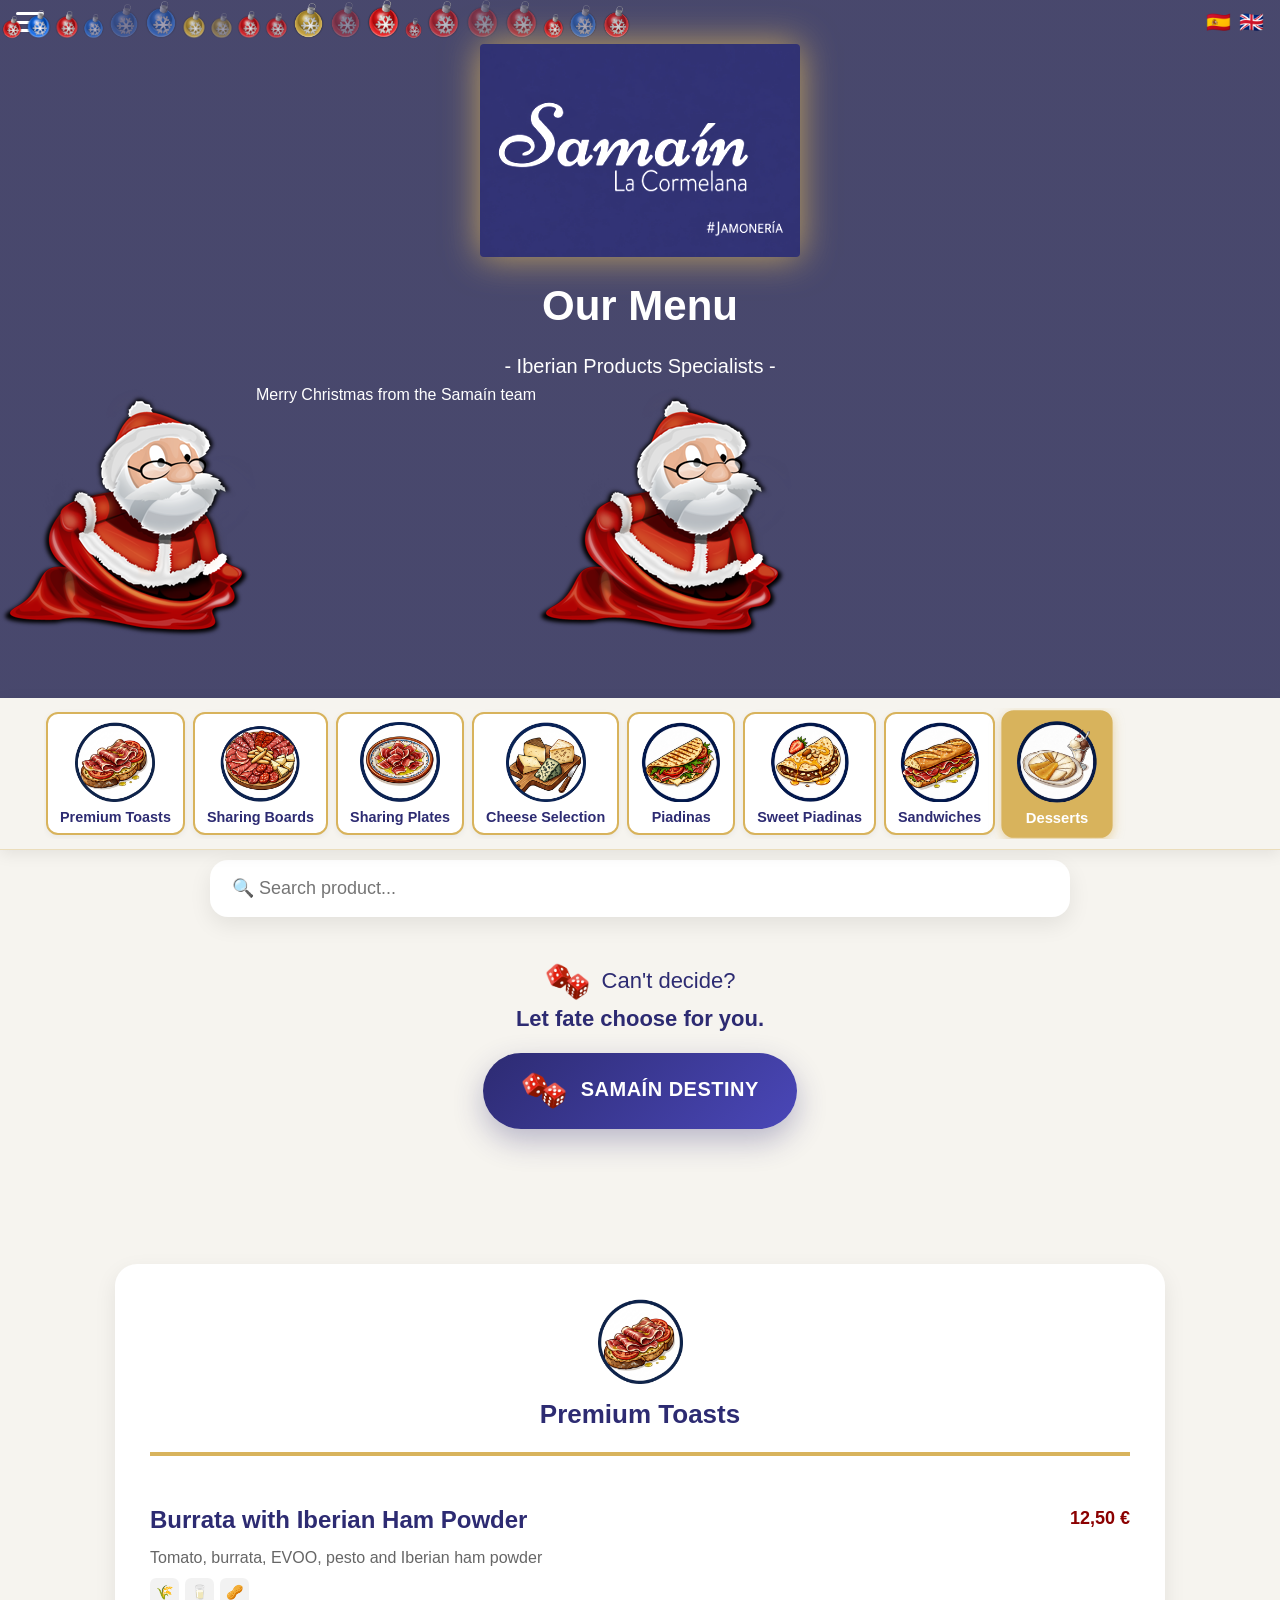
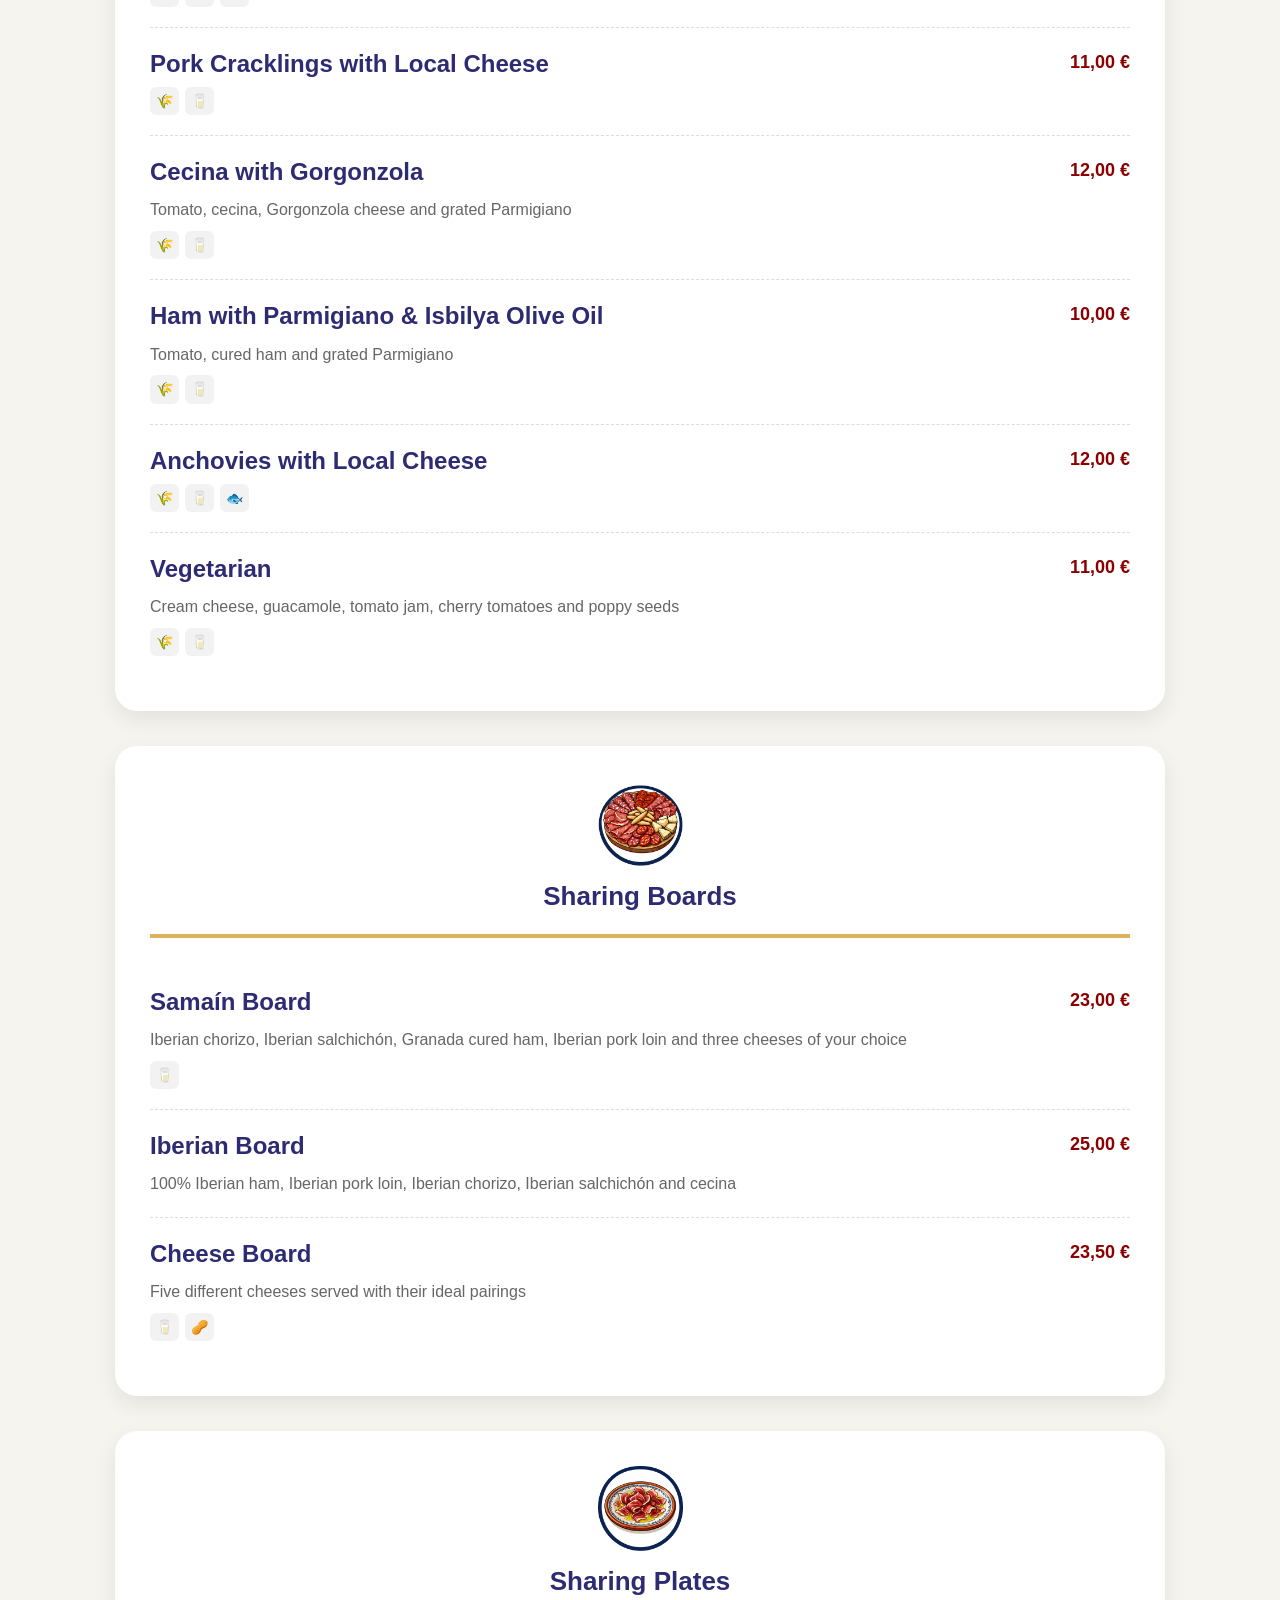
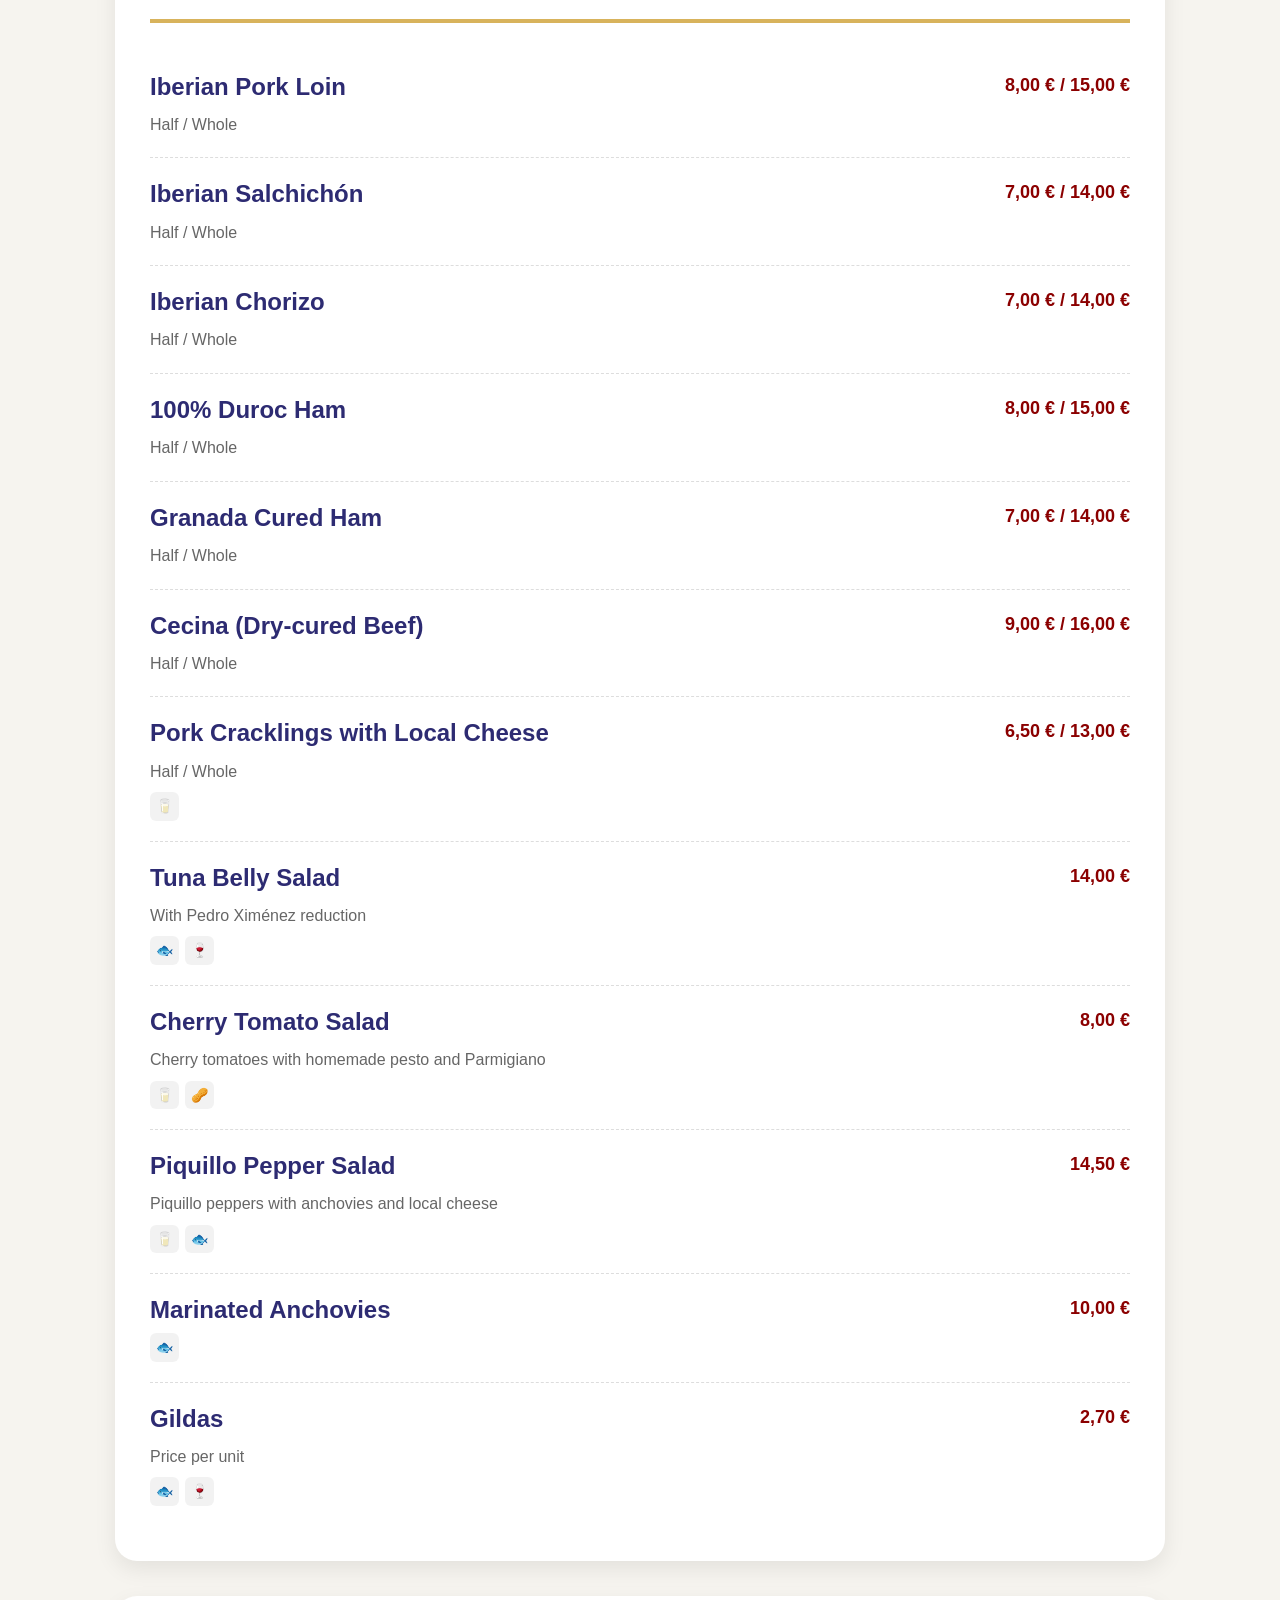
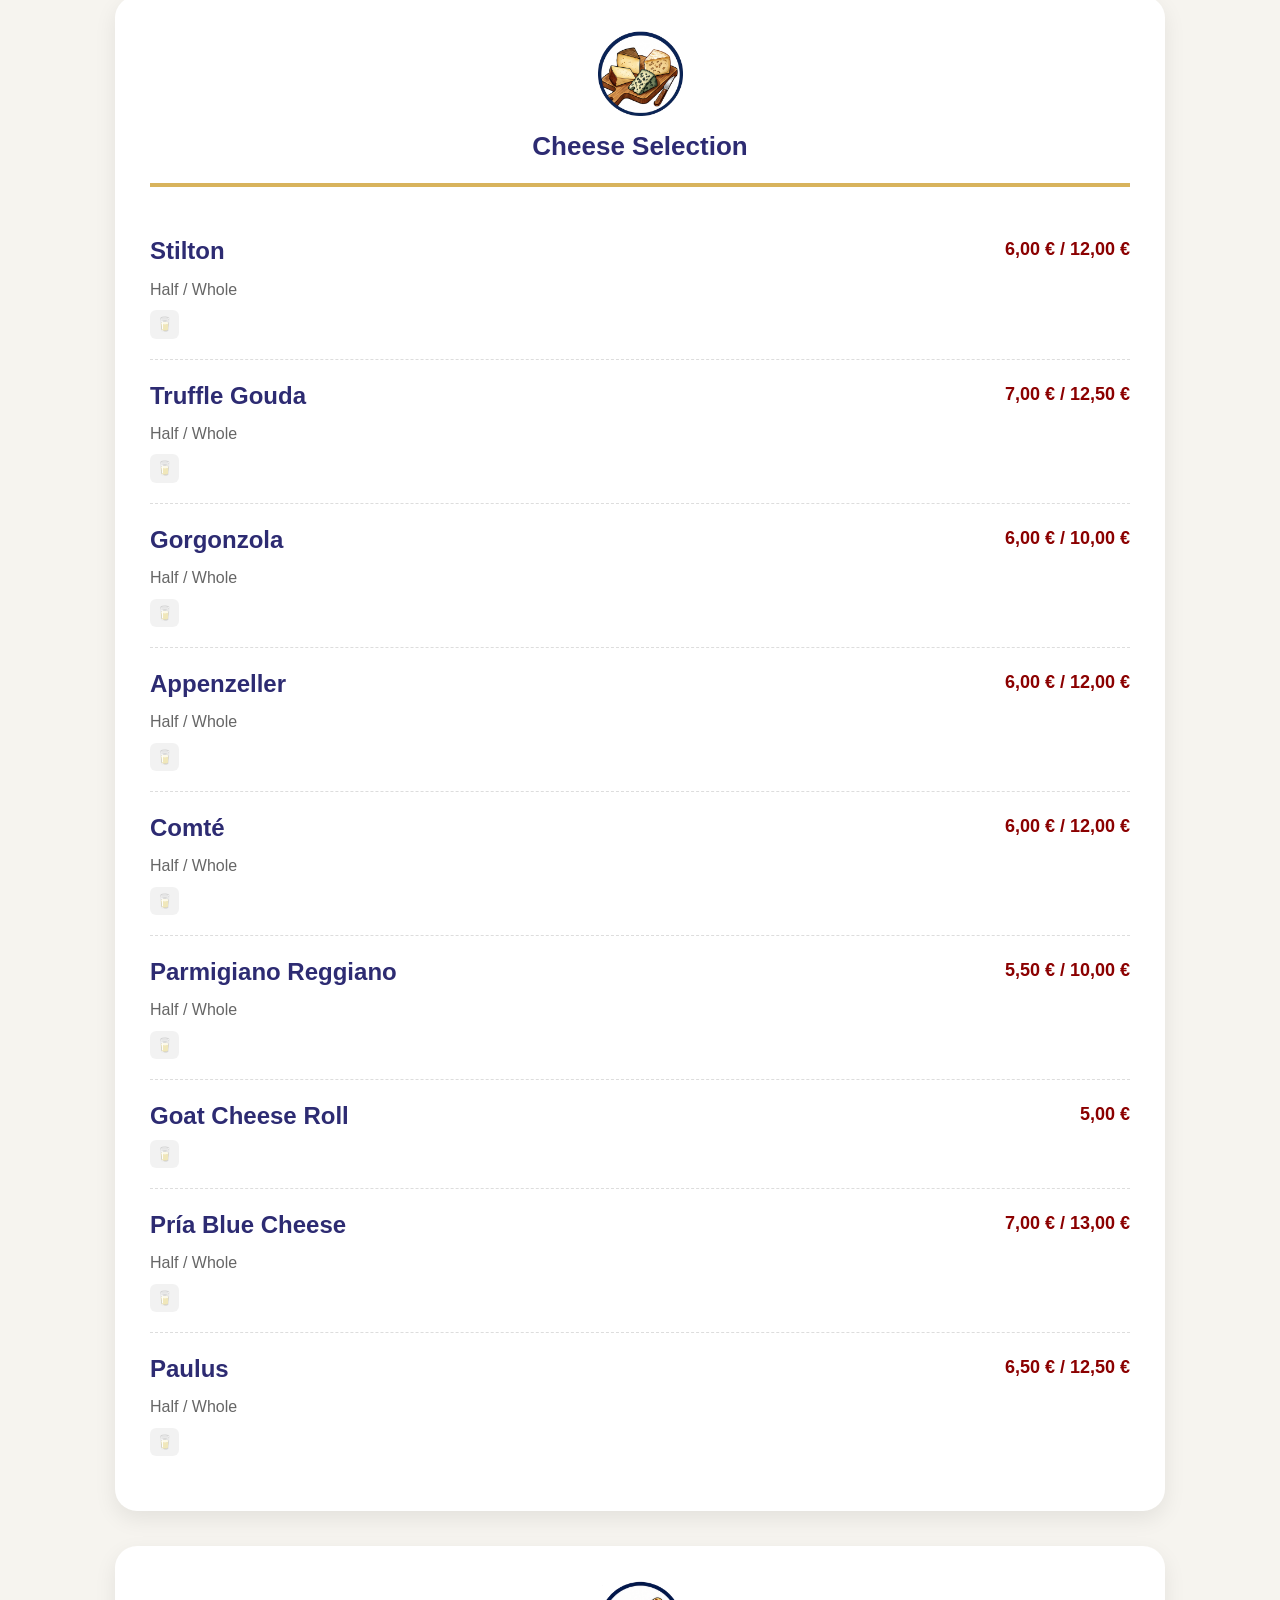
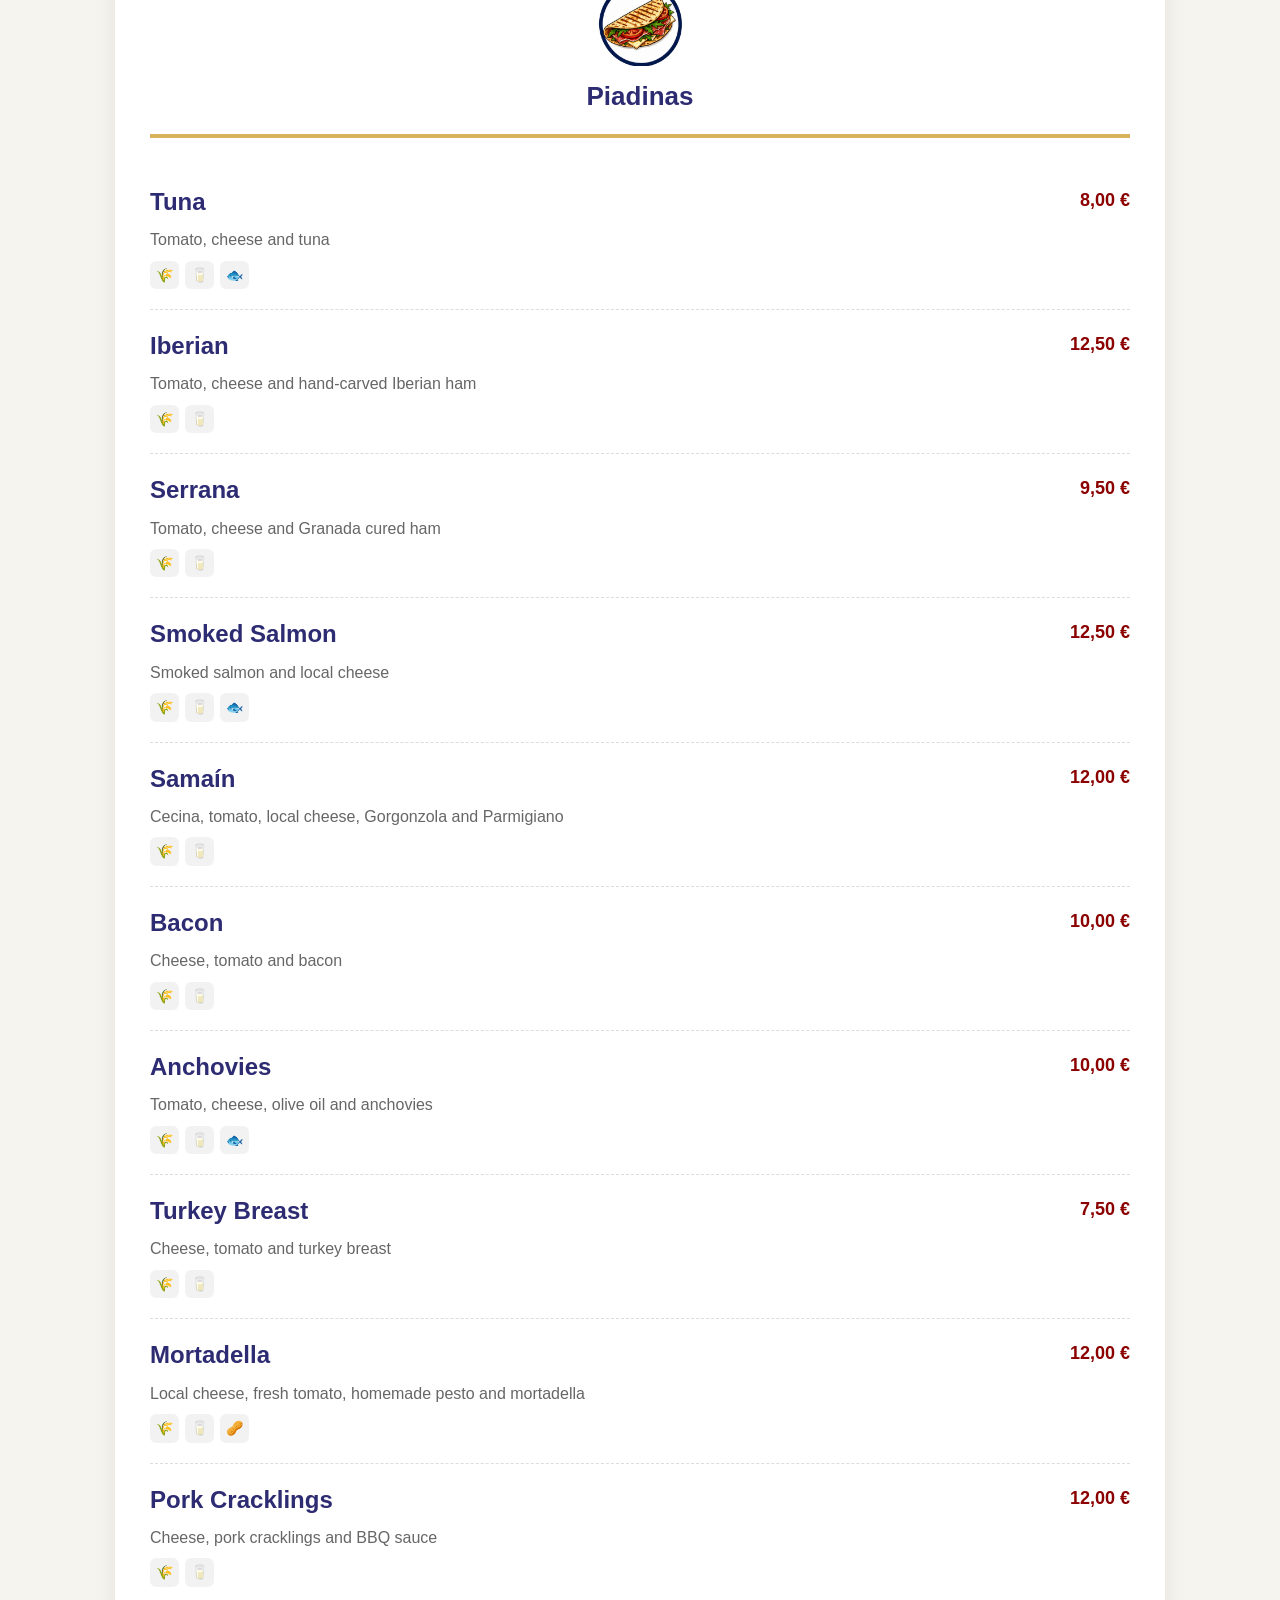
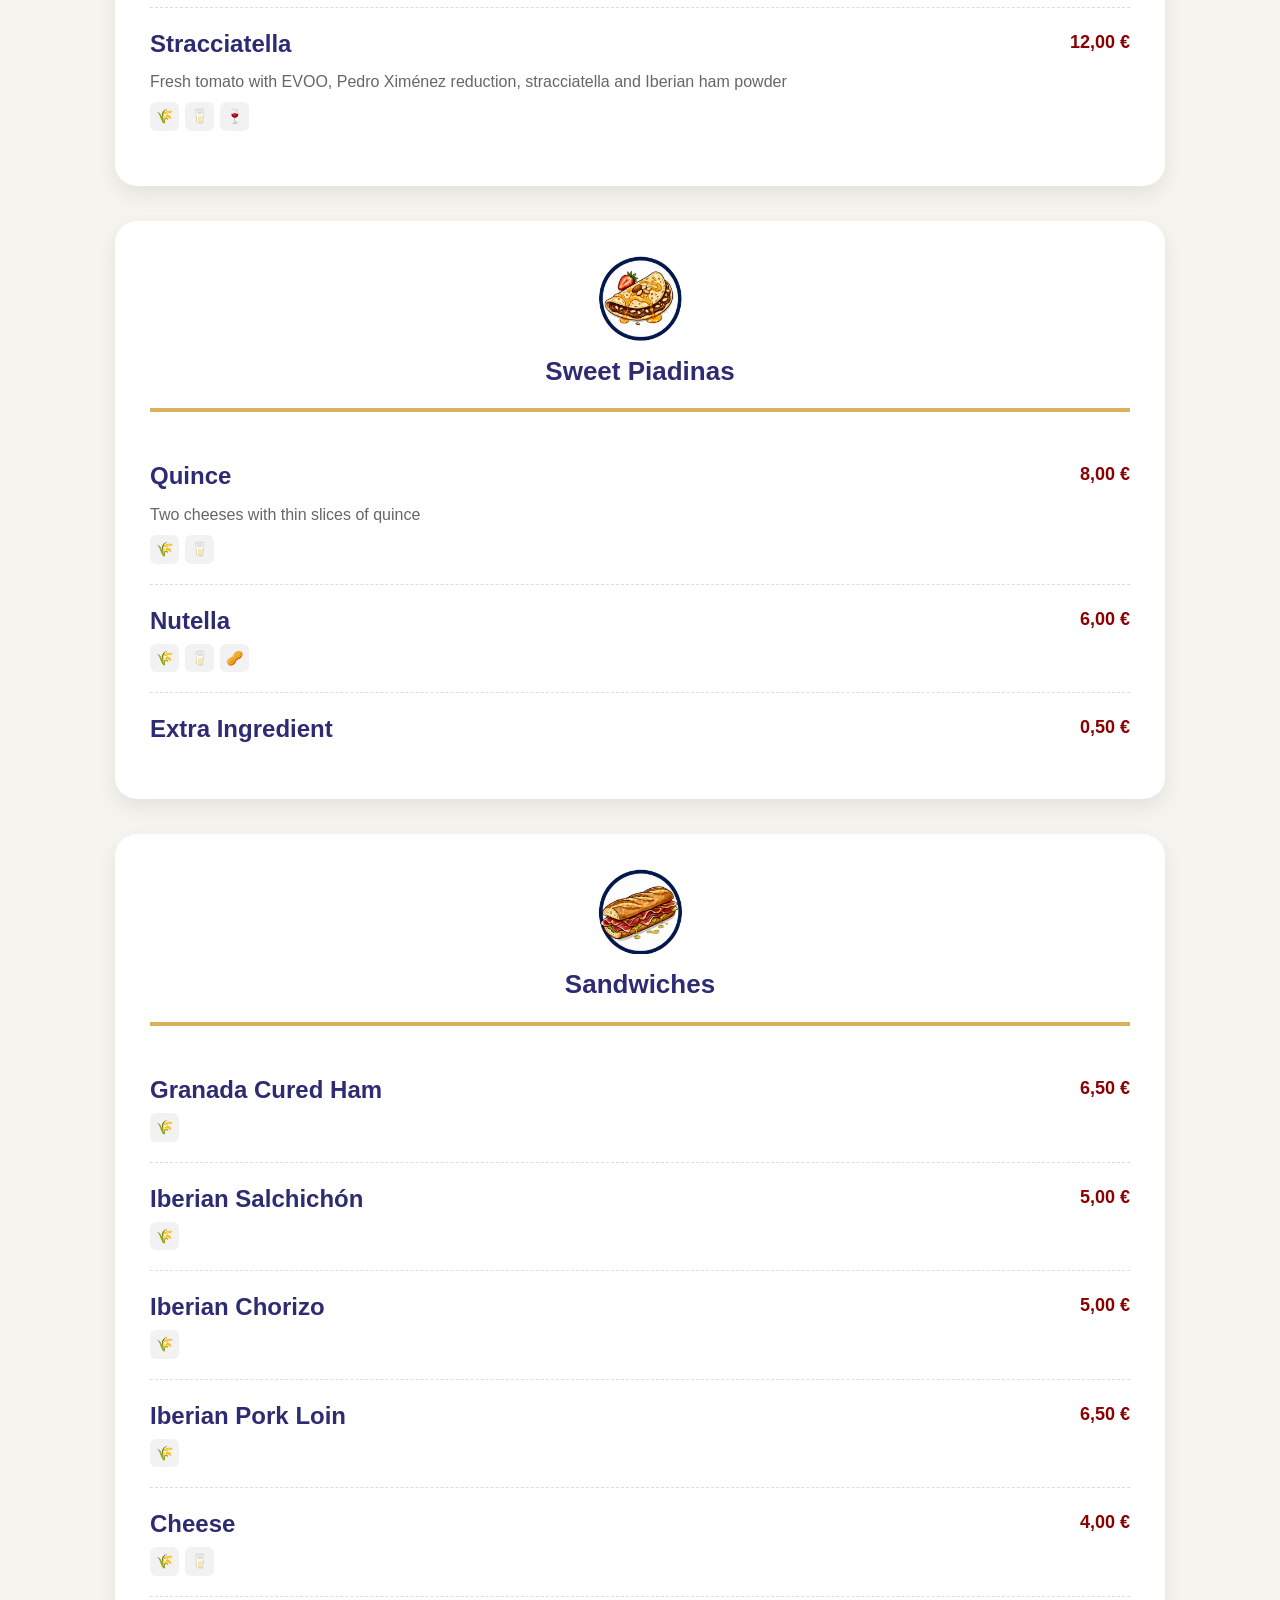
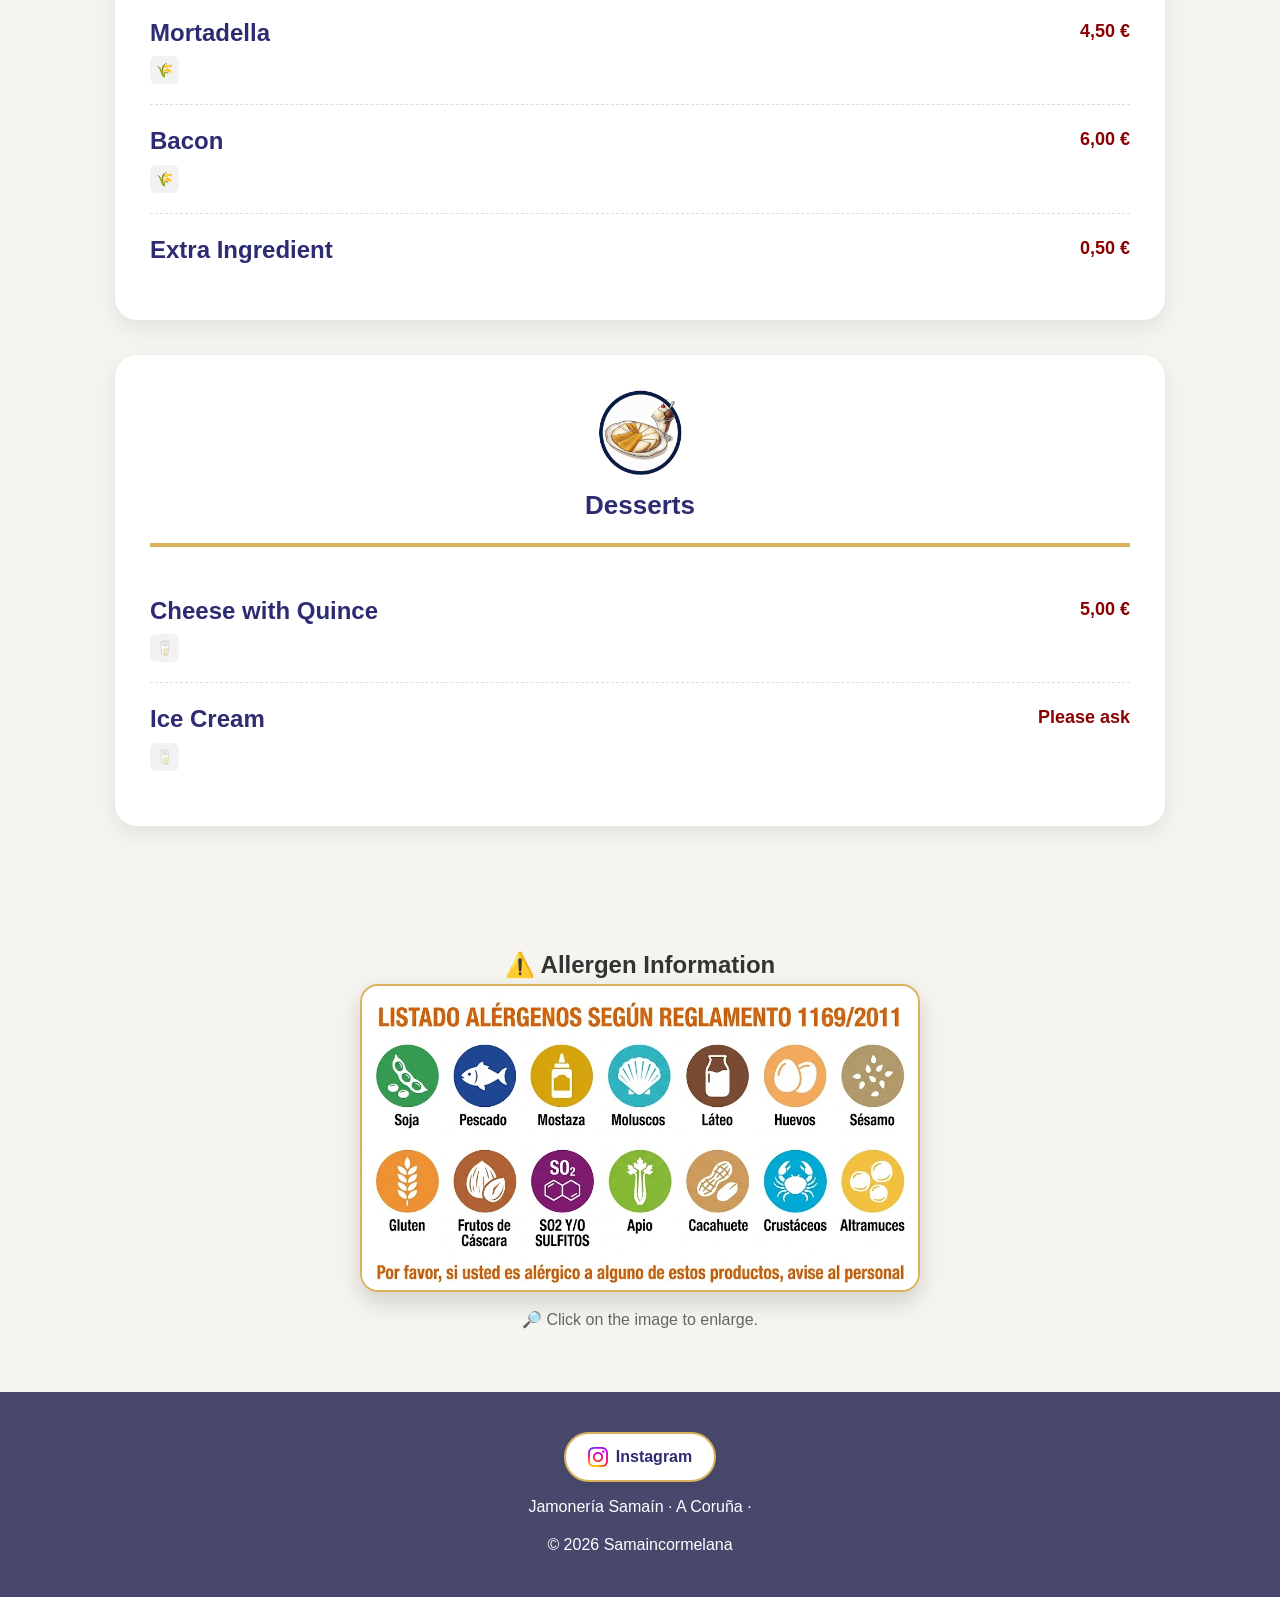
==== commit a2d21a74: "Update carta-en.html" ====
--- a/carta-en.html
+++ b/carta-en.html
@@ -231,22 +231,7 @@
   </div>
 </div>
 
-    <br>
-
-    <!-- Google Maps Embed -->
-    <div class="mapa-container">
-      <iframe 
-        src="https://www.google.com/maps/embed?pb=!1m18!1m12!1m3!1d2900.8655208226065!2d-8.4059281!3d43.3685114!2m3!1f0!2f0!3f0!3m2!1i1024!2i768!4f13.1!3m3!1m2!1s0xd2e7d00116529a5%3A0x355a57c6fce86bce!2sJamoner%C3%ADa%20Sama%C3%ADn!5e0!3m2!1ses!2ses!4v1700000000000!5m2!1ses!2ses" 
-        width="100%" 
-        height="220" 
-        style="border:0;" 
-        allowfullscreen="" 
-        loading="lazy">
-      </iframe>
-    </div>
-  </div>
-</div>
-
+  
 <!-- Gallery Modal -->
 <div id="modal-galeria" class="modal-contacto hidden">
     <div class="modal-galeria-content">
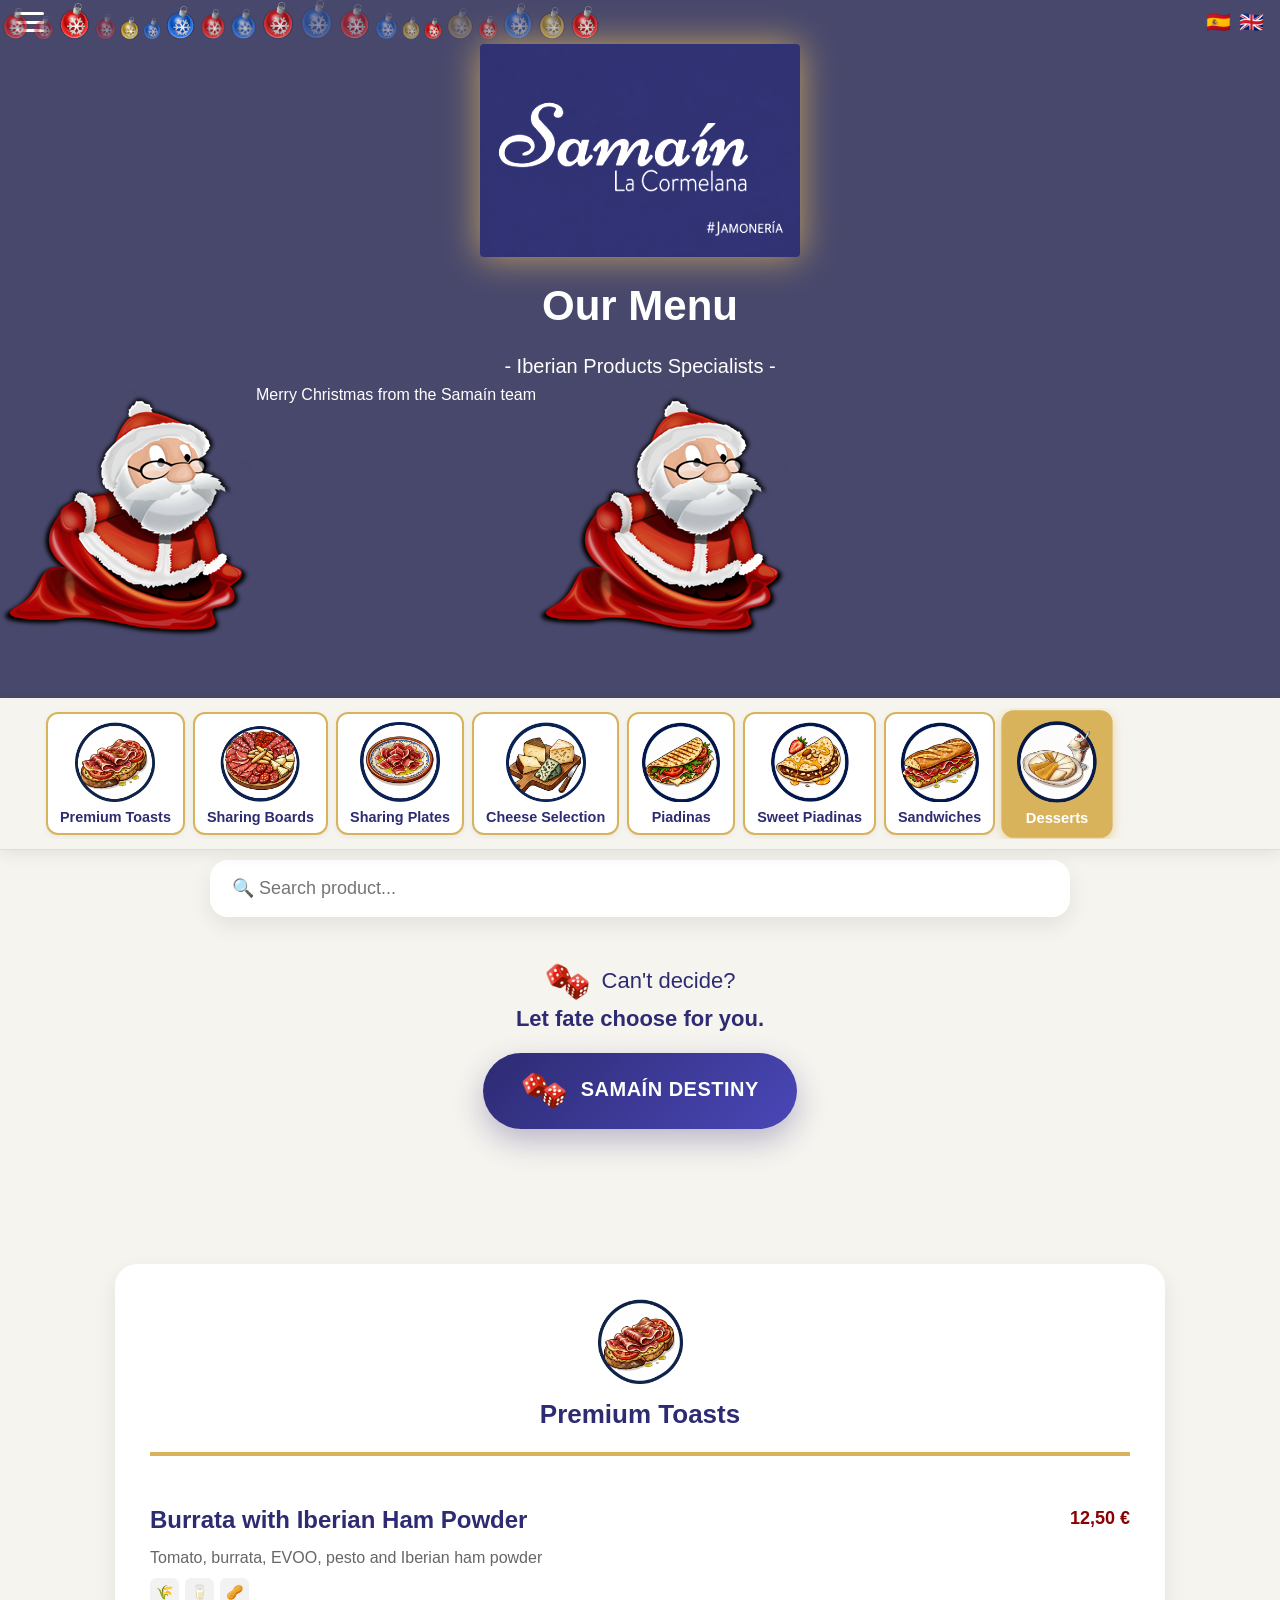
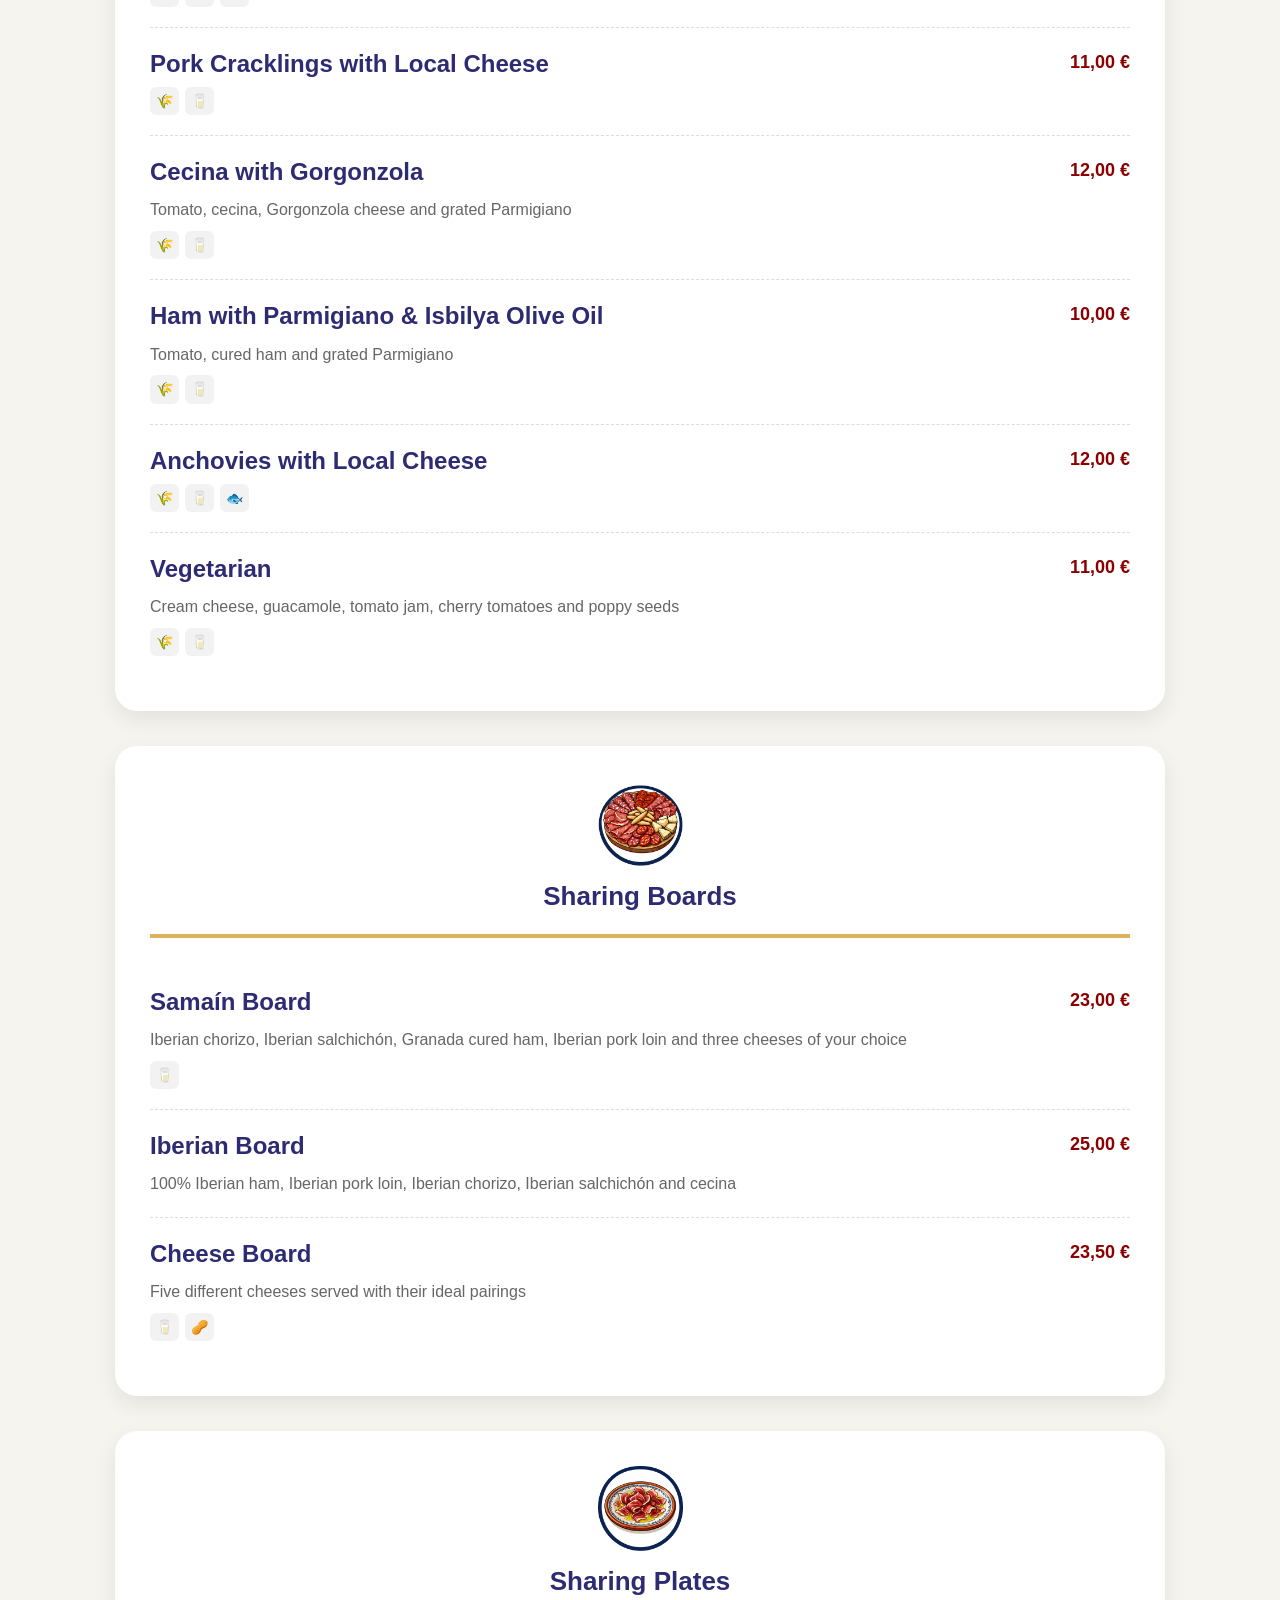
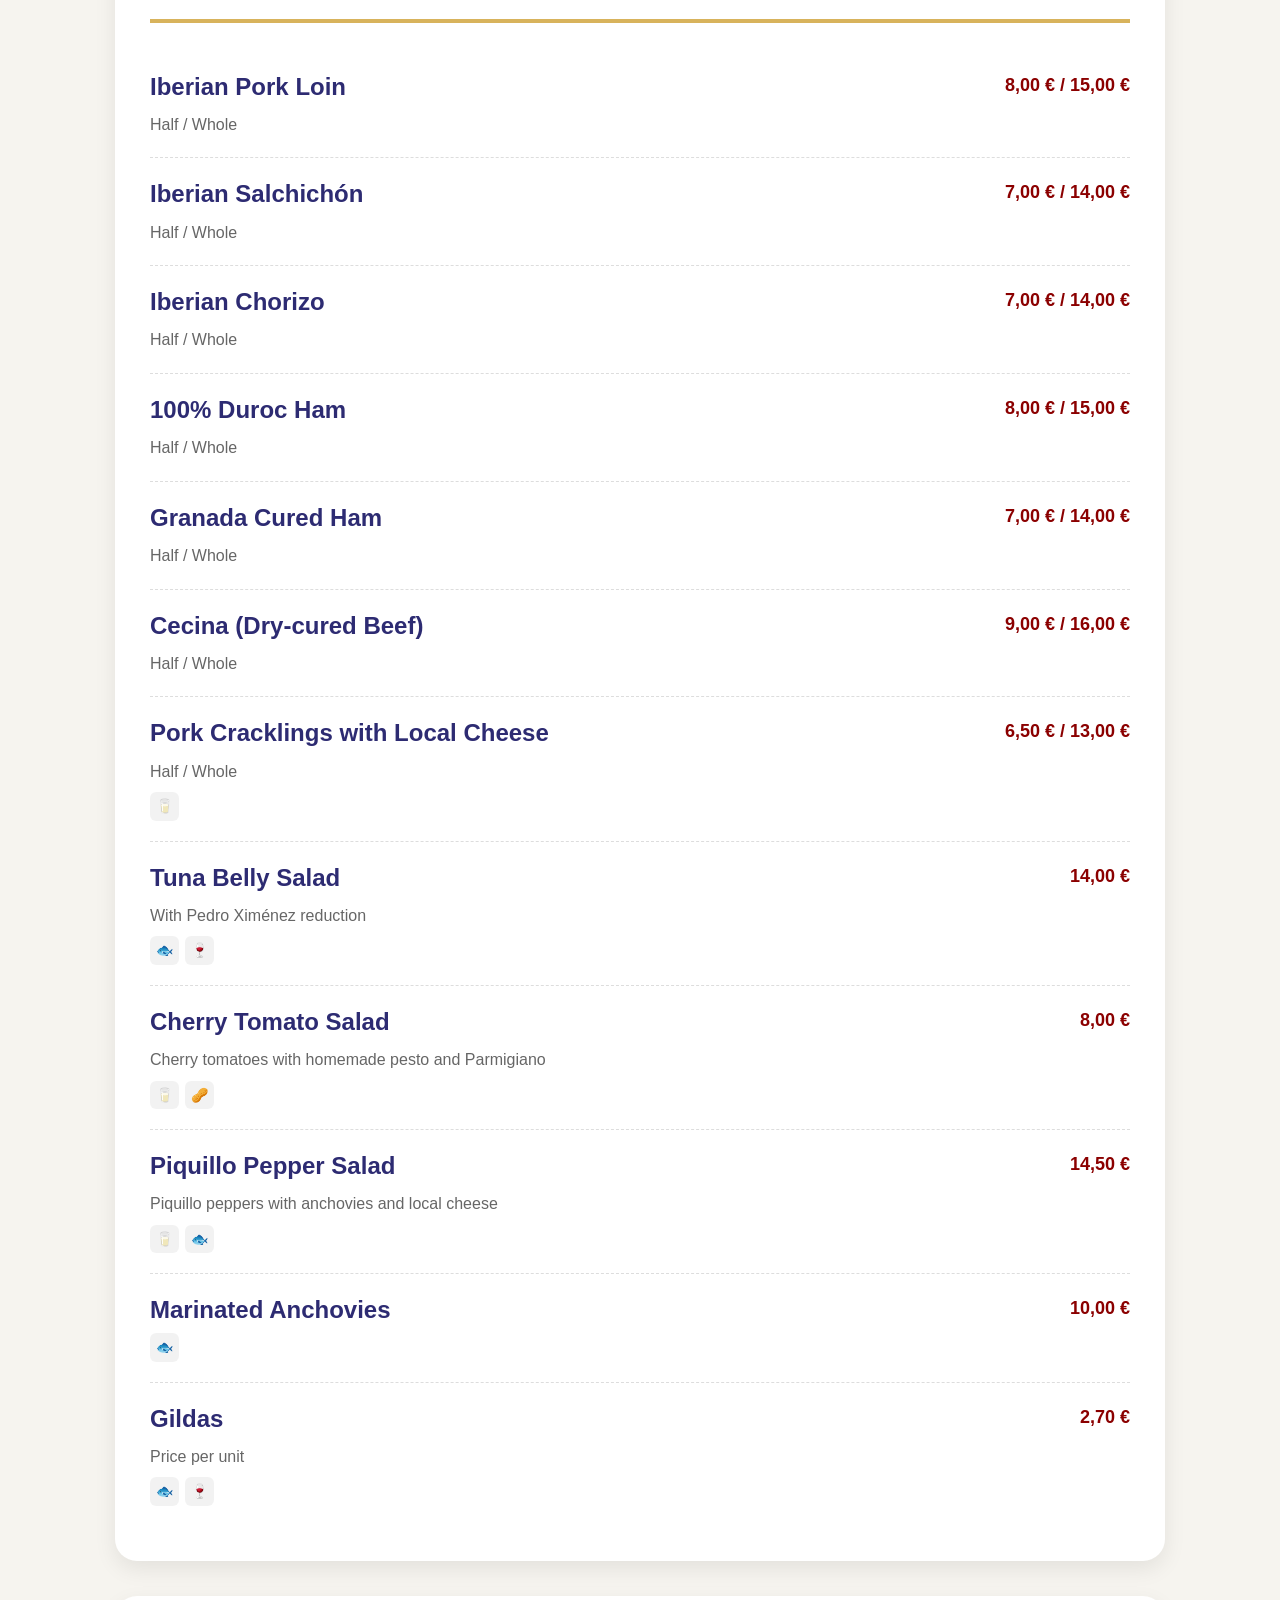
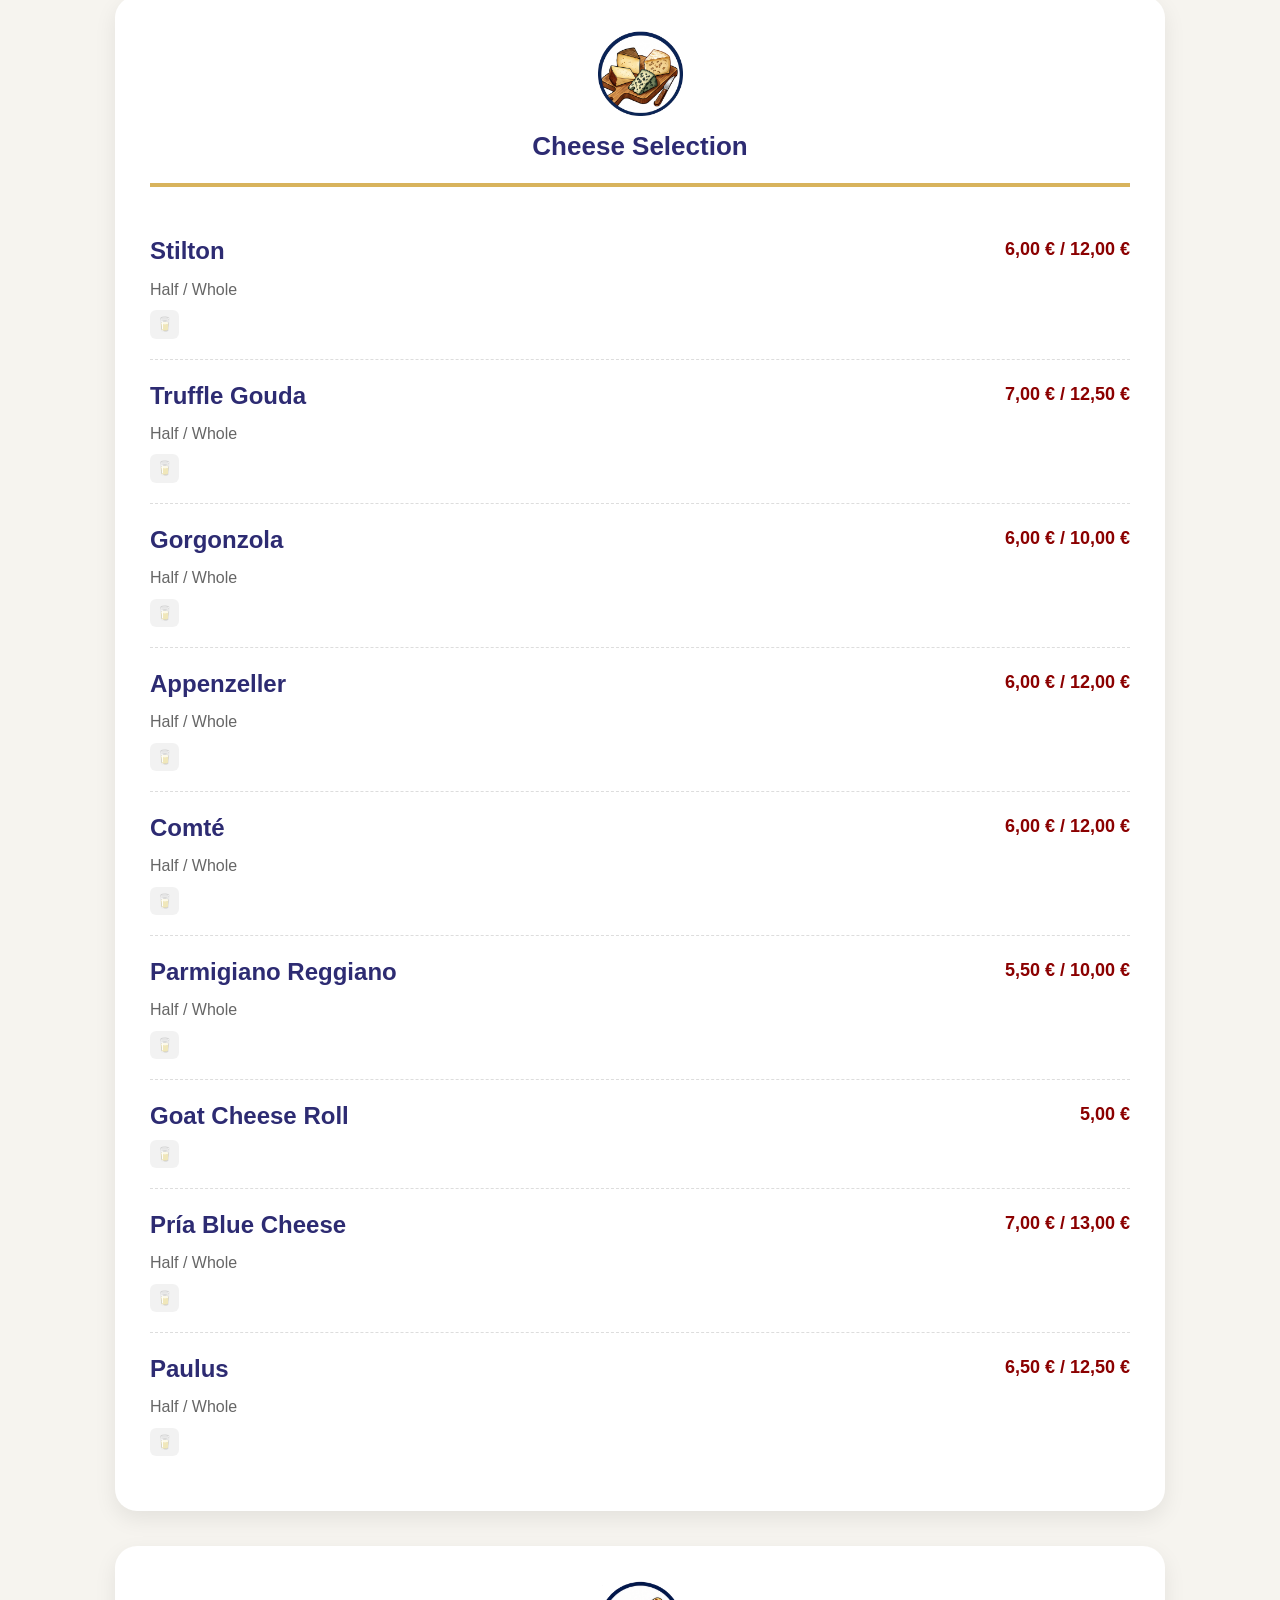
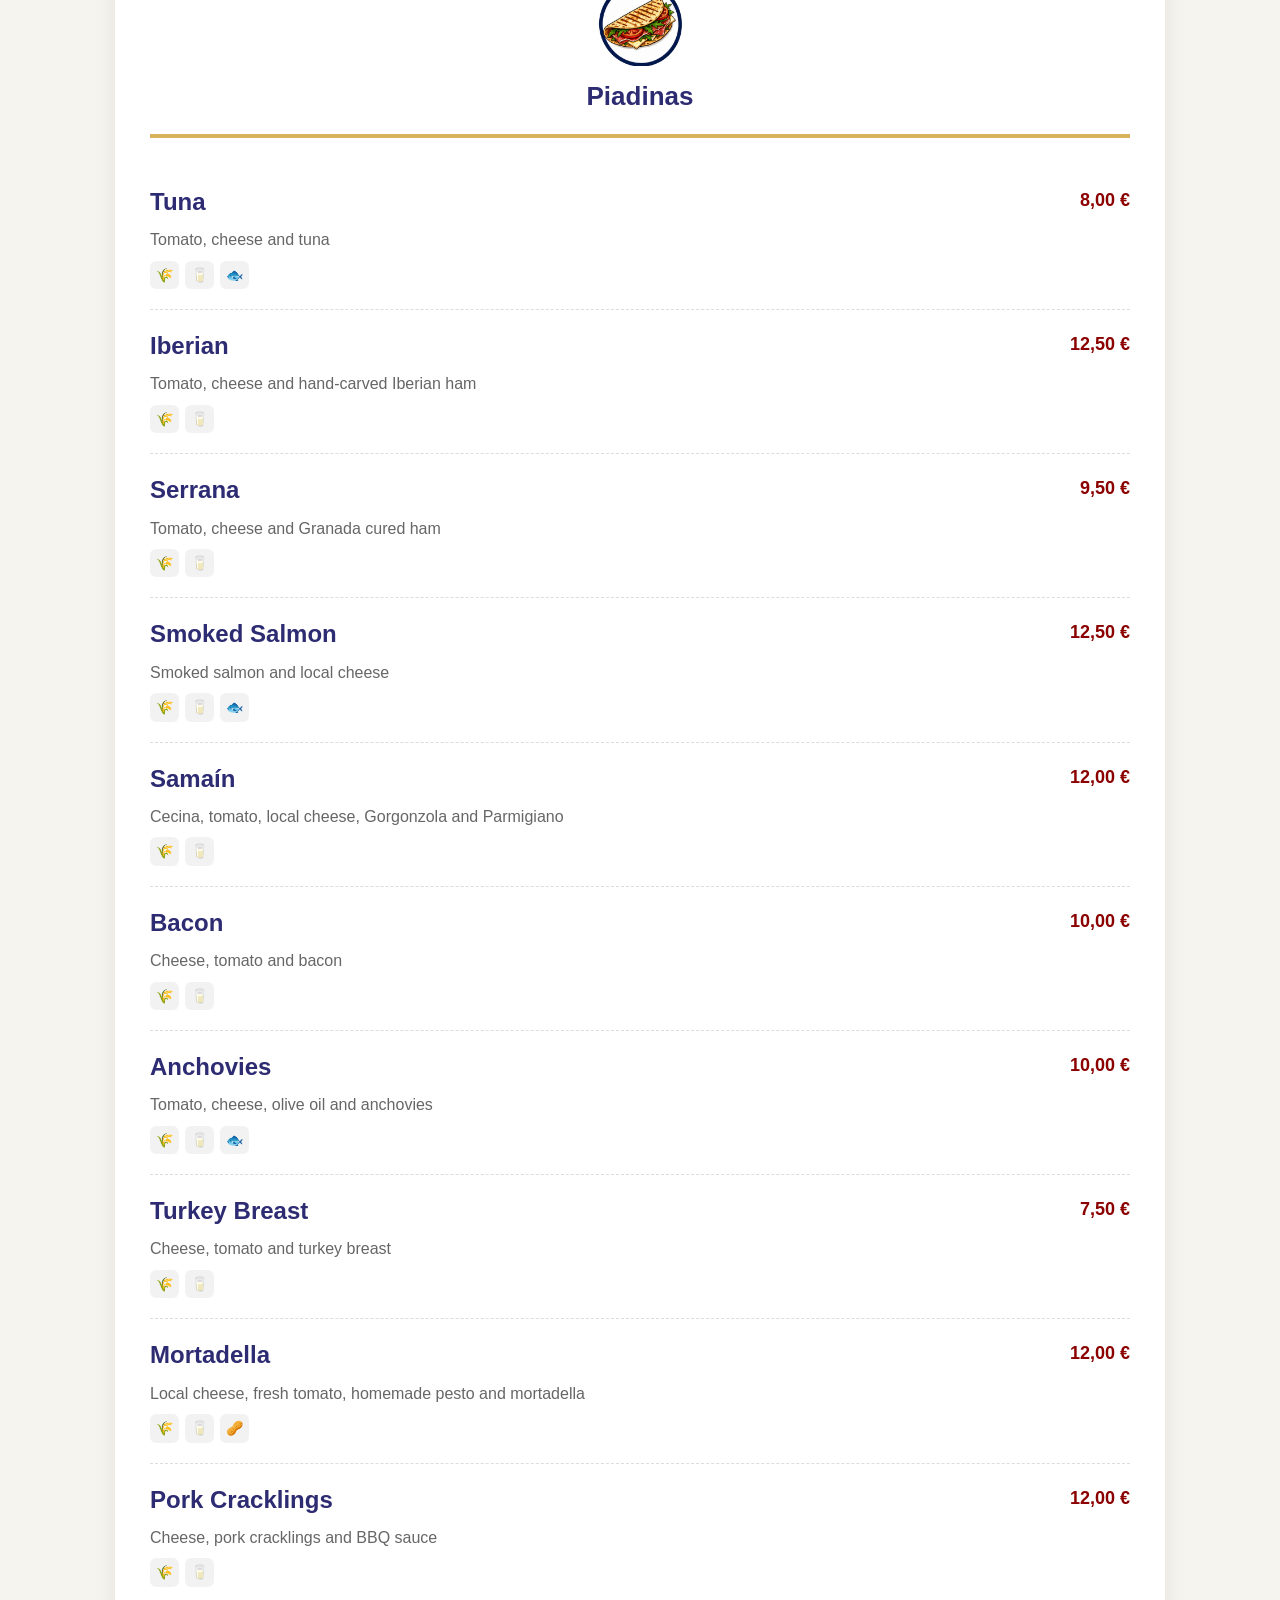
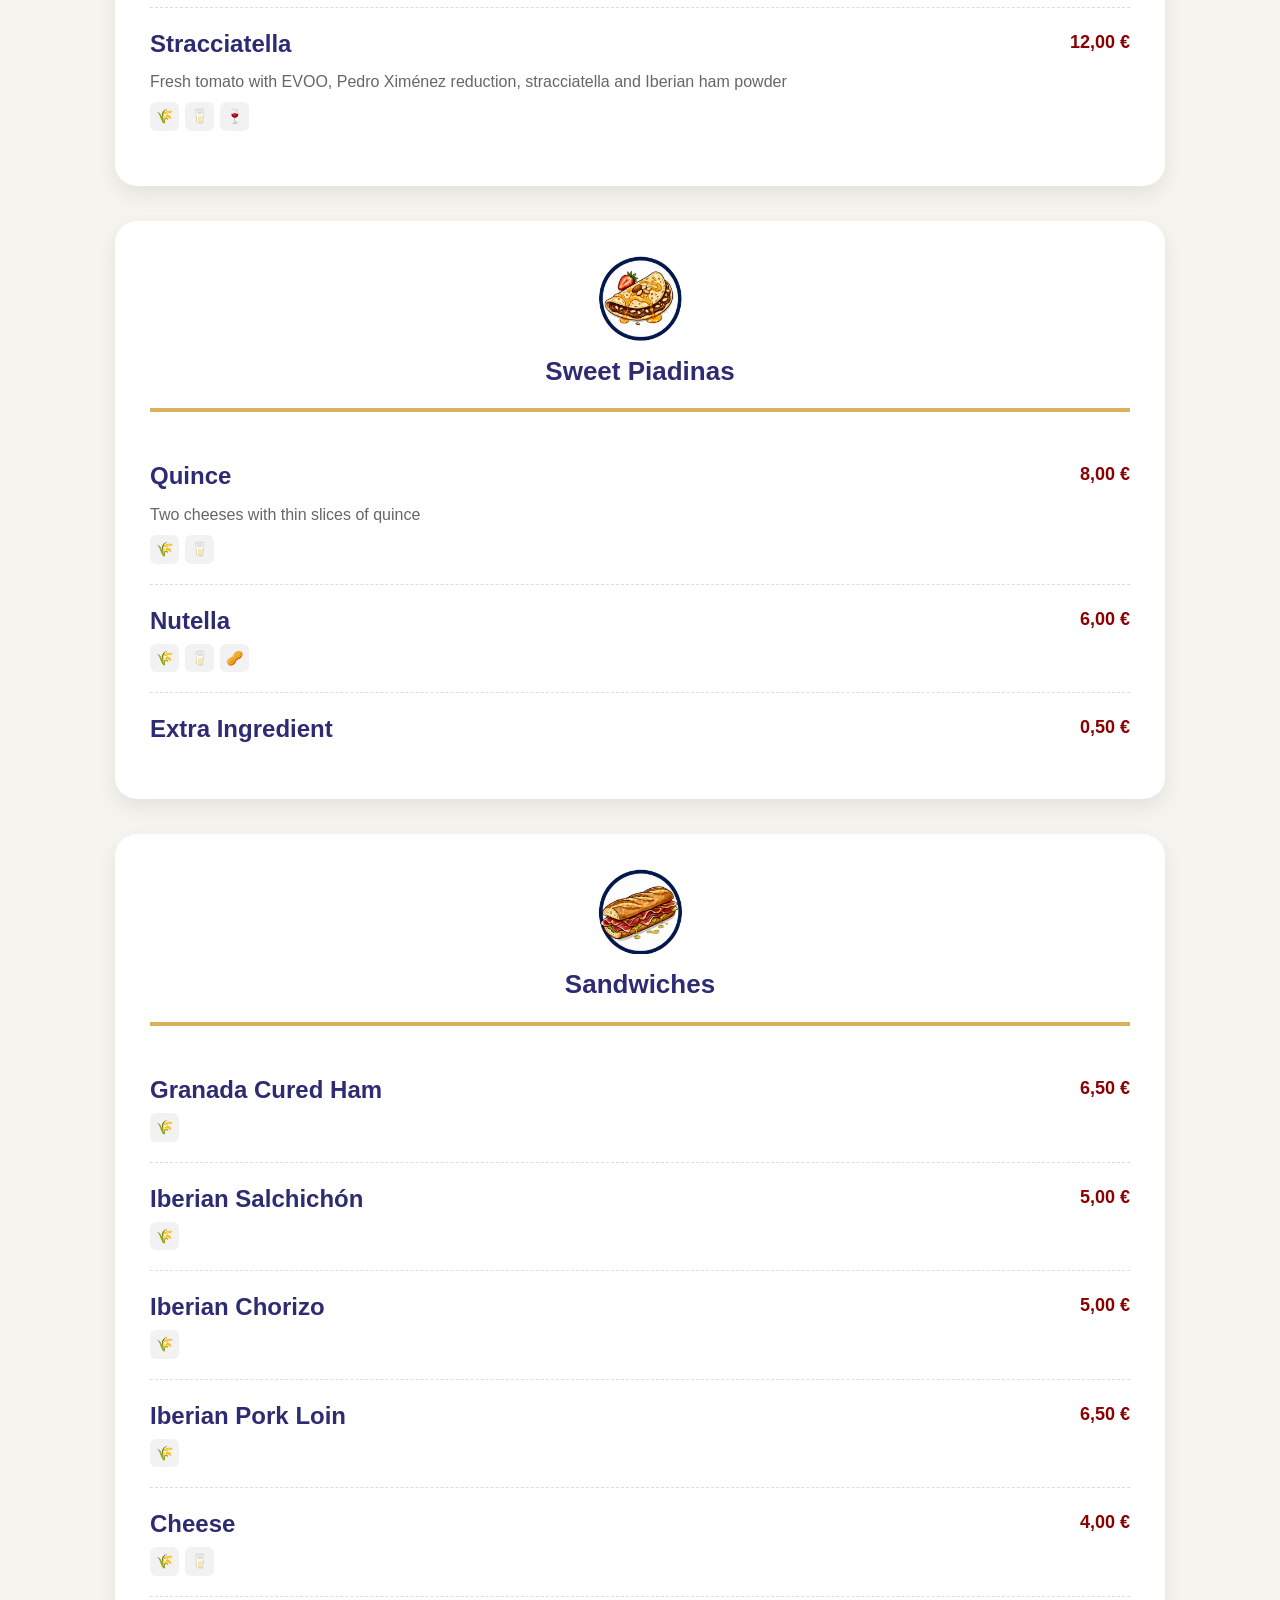
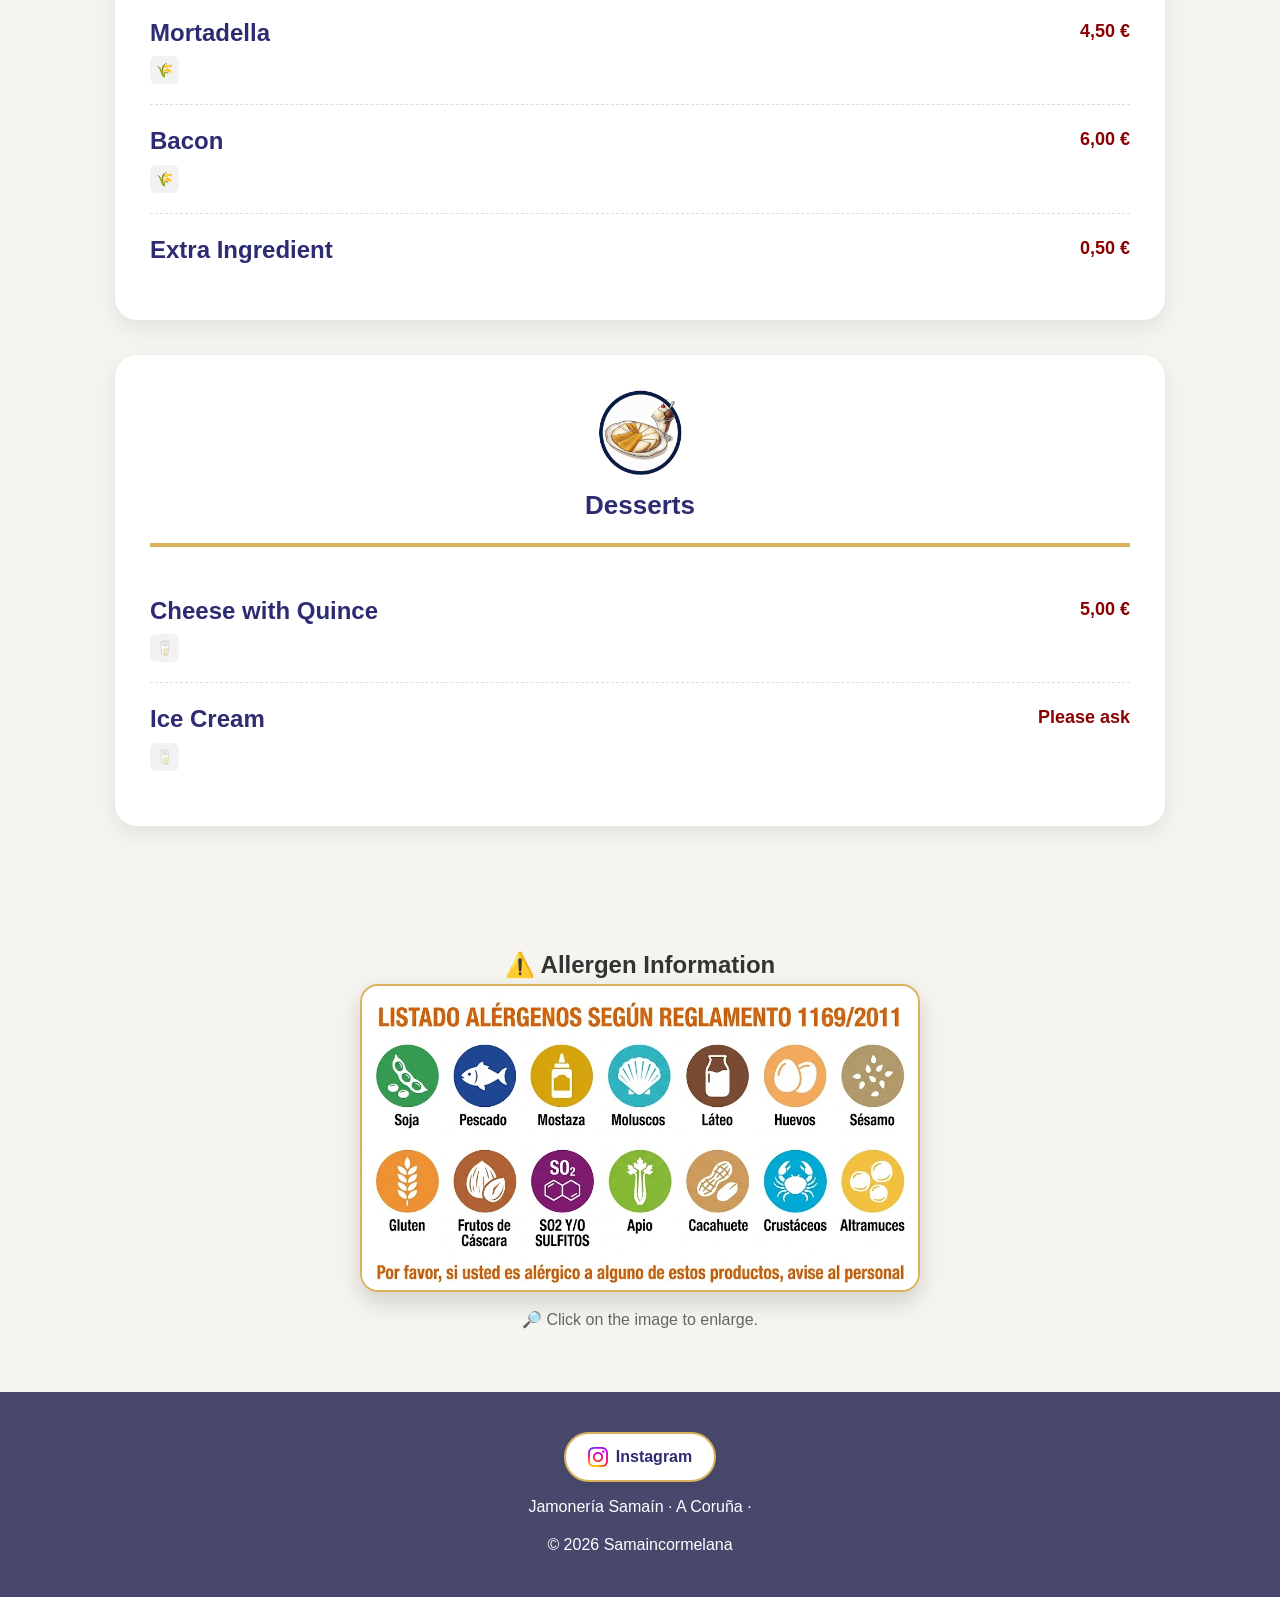
==== commit efd82e54: "Update carta-en.html" ====
--- a/carta-en.html
+++ b/carta-en.html
@@ -270,31 +270,60 @@
   <img id="imagen-ampliada" src="" alt="Enlarged image" />
 </div>  
 
-<!-- Takeaway & Shop Modal -->
+<!-- TAKEAWAY & SHOP MODAL -->
 <div id="modal-tienda" class="modal-contacto hidden">
-    <div class="modal-contacto-content">
-        <span id="cerrar-tienda" class="close-btn">&times;</span>
-        <h2>TAKEAWAY & SHOP</h2>
-        
-        <div class="tienda-seccion">
-            <h3 class="tienda-titulo"><span class="tienda-icono">🍷</span> Gourmet Products</h3>
-            <p>We offer a range of Gourmet products for retail sale.</p>
-        </div>
-
-        <div class="tienda-seccion">
-            <h3 class="tienda-titulo"><span class="tienda-icono">🛍️</span> Takeaway Menu</h3>
-            <p>You can order any of our menu items to take away.</p>
-        </div>
-
-        <div class="tienda-evento-destacado">
-            <h3 class="tienda-titulo-destacado"><span class="tienda-icono">🎉</span> Hosting an event or craving something special?</h3>
-            <p>Reserve our products and platters for birthdays, celebrations, and special events... or simply treat yourself!</p>
-        </div>
-
-        <p class="tienda-contacto-texto">Call to reserve or speak with our staff:</p>
-        <a href="tel:+34881125487" class="tienda-telefono">📞 881 12 54 87</a>
-    </div>
-</div> 
+  <div class="modal-contacto-content">
+    <span class="close-btn" id="cerrar-tienda">&times;</span>
+    
+    <h2>TAKEAWAY & SHOP</h2>
+    
+    <!-- Gourmet Products -->
+    <div class="tienda-seccion">
+      <div class="icon-circle">
+        <img src="copa.png" alt="Gourmet Products" class="info-icon">
+      </div>
+      <div class="tienda-info">
+        <p class="tienda-titulo">GOURMET PRODUCTS</p>
+        <p>We offer a range of gourmet products for retail sale.</p>
+      </div>
+    </div>
+
+    <!-- Takeaway Menu -->
+    <div class="tienda-seccion">
+      <div class="icon-circle">
+        <img src="bolsa.png" alt="Takeaway Menu" class="info-icon">
+      </div>
+      <div class="tienda-info">
+        <p class="tienda-titulo">TAKEAWAY MENU</p>
+        <p>You can order our menu items to take away.</p>
+      </div>
+    </div>
+
+    <!-- Featured Event Box -->
+    <div class="tienda-evento-destacado">
+      <div class="icon-circle">
+        <img src="fiesta.png" alt="Events" class="info-icon">
+      </div>
+      <div class="tienda-info">
+        <p class="tienda-titulo-destacado">HAVING AN EVENT OR CRAVING SOMETHING SPECIAL?</p>
+        <p>Reserve our products and platters for birthdays, celebrations, and special events... or simply to treat yourself because... <strong>you deserve it!</strong></p>
+      </div>
+    </div>
+
+    <!-- Call to Action Footer -->
+    <p class="tienda-contacto-texto">Call to reserve or speak with our staff:</p>
+    
+    <div class="tienda-telefono-container">
+      <a href="tel:+34881125487" class="tienda-telefono">
+        <div class="icon-circle" style="width: 36px; height: 36px;">
+          <img src="telefono.png" alt="Phone" class="info-icon" style="width: 18px; height: 18px;">
+        </div>
+        <span>881 12 54 87</span>
+      </a>
+    </div>
+
+  </div>
+</div>
 
 <script src="menu-en.js"></script>
 <script src="script.js"></script>
--- a/styles.css
+++ b/styles.css
@@ -950,8 +950,8 @@
 
 /* Círculo corporativo */
 .icon-circle {
-    width: 40px;
-    height: 40px;
+    width: 42px;
+    height: 42px;
     background-color: #2d2b72;
     border-radius: 50%;
     display: flex;
@@ -962,8 +962,8 @@
 }
 
 .info-icon {
-    width: 26px;
-    height: 26px;
+    width: 28px;
+    height: 28px;
     object-fit: contain;
 }
 
@@ -1107,81 +1107,135 @@
 ESPECÍFICO DE MODAL TIENDA Y PARA LLEVAR
 ==================================================*/
 .tienda-seccion {
-    margin-bottom: 18px;
+    display: flex;
+    align-items: flex-start;
+    gap: 14px;
+    margin-bottom: 16px;
     text-align: left;
 }
 
+.tienda-info {
+    display: flex;
+    flex-direction: column;
+}
+
 .tienda-titulo {
-    display: flex;
-    align-items: center;
-    gap: 8px;
-    font-size: 1.1rem;
-    font-weight: 700;
-    color: var(--color-principal);
-    margin-bottom: 4px;
-}
-
-.tienda-icono {
-    font-size: 1.25rem;
-    line-height: 1;
+    font-size: 0.95rem;
+    font-weight: bold;
+    color: #2d2b72;
+    letter-spacing: 0.5px;
+    margin-bottom: 3px;
 }
 
 .tienda-seccion p {
-    color: var(--color-texto);
-    font-size: 0.95rem;
+    color: #333333;
+    font-size: 0.92rem;
     line-height: 1.4;
     margin: 0;
 }
 
+/* Caja destacada con fondo y borde punteado igual que antes */
 .tienda-evento-destacado {
-    background-color: #f8f7f3;
-    border: 2px dashed var(--color-dorado);
+    display: flex;
+    align-items: flex-start;
+    gap: 14px;
+    background-color: #fcf9f0;
+    border: 2px dashed #d8b35c;
     border-radius: 12px;
-    padding: 16px;
-    margin: 20px 0;
+    padding: 14px;
+    margin: 18px 0;
     text-align: left;
 }
 
+.tienda-titulo, 
 .tienda-titulo-destacado {
-    display: flex;
-    align-items: center;
-    gap: 8px;
-    font-size: 1.05rem;
+    font-size: 0.95rem;
     font-weight: 800;
-    color: var(--color-principal);
-    margin-bottom: 6px;
+    color: #2d2b72 !important; /* Fuerza el color azul corporativo */
+    letter-spacing: 0.5px;
+    margin-bottom: 4px;
 }
 
 .tienda-evento-destacado p {
-    color: var(--color-texto);
-    font-size: 0.9rem;
-    line-height: 1.45;
+    color: #333333;
+    font-size: 0.88rem;
+    line-height: 1.4;
     margin: 0;
 }
 
 .tienda-contacto-texto {
     font-size: 0.9rem;
-    color: var(--color-secundario);
-    margin-bottom: 8px;
+    color: #555555;
+    margin-bottom: 10px;
+    text-align: center;
+}
+
+.tienda-telefono-container {
     text-align: center;
 }
 
 .tienda-telefono {
-    display: inline-block;
-    color: var(--color-principal);
+    display: inline-flex;
+    align-items: center;
+    gap: 12px;
+    color: #2d2b72;
     font-weight: 800;
     font-size: 1.15rem;
     text-decoration: none;
-    padding: 6px 14px;
-    border-radius: 8px;
+    padding: 8px 18px;
+    border-radius: 12px;
     background: #f0eff8;
     transition: background 0.2s ease, color 0.2s ease;
-    text-align: center;
+    box-shadow: 0 2px 5px rgba(0,0,0,0.05);
 }
 
 .tienda-telefono:hover {
-    background: var(--color-principal);
+    background: #2d2b72;
     color: #ffffff;
+}
+
+/* Círculos corporativos */
+.icon-circle {
+    width: 44px;
+    height: 44px;
+    background-color: #2d2b72;
+    border-radius: 50%;
+    display: flex;
+    align-items: center;
+    justify-content: center;
+    flex-shrink: 0;
+    box-shadow: 0 2px 6px rgba(0, 0, 0, 0.1);
+}
+
+.info-icon {
+    width: 24px;
+    height: 24px;
+    object-fit: contain;
+}
+
+@media (max-width: 700px) {
+    /* Aumenta el tamaño del círculo corporativo en móvil */
+    #modal-tienda .icon-circle {
+        width: 48px !important;
+        height: 48px !important;
+    }
+
+    /* Aumenta el tamaño de la imagen del icono dentro del círculo */
+    #modal-tienda .icon-circle .info-icon {
+        width: 26px !important;
+        height: 26px !important;
+    }
+
+    /* Si también quieres que el icono del botón de teléfono inferior se vea más grande */
+    #modal-tienda .tienda-telefono .icon-circle {
+        width: 40px !important;
+        height: 40px !important;
+    }
+
+    #modal-tienda .tienda-telefono .info-icon {
+        width: 22px !important;
+        height: 22px !important;
+    }
 }
 
 /*==================================================
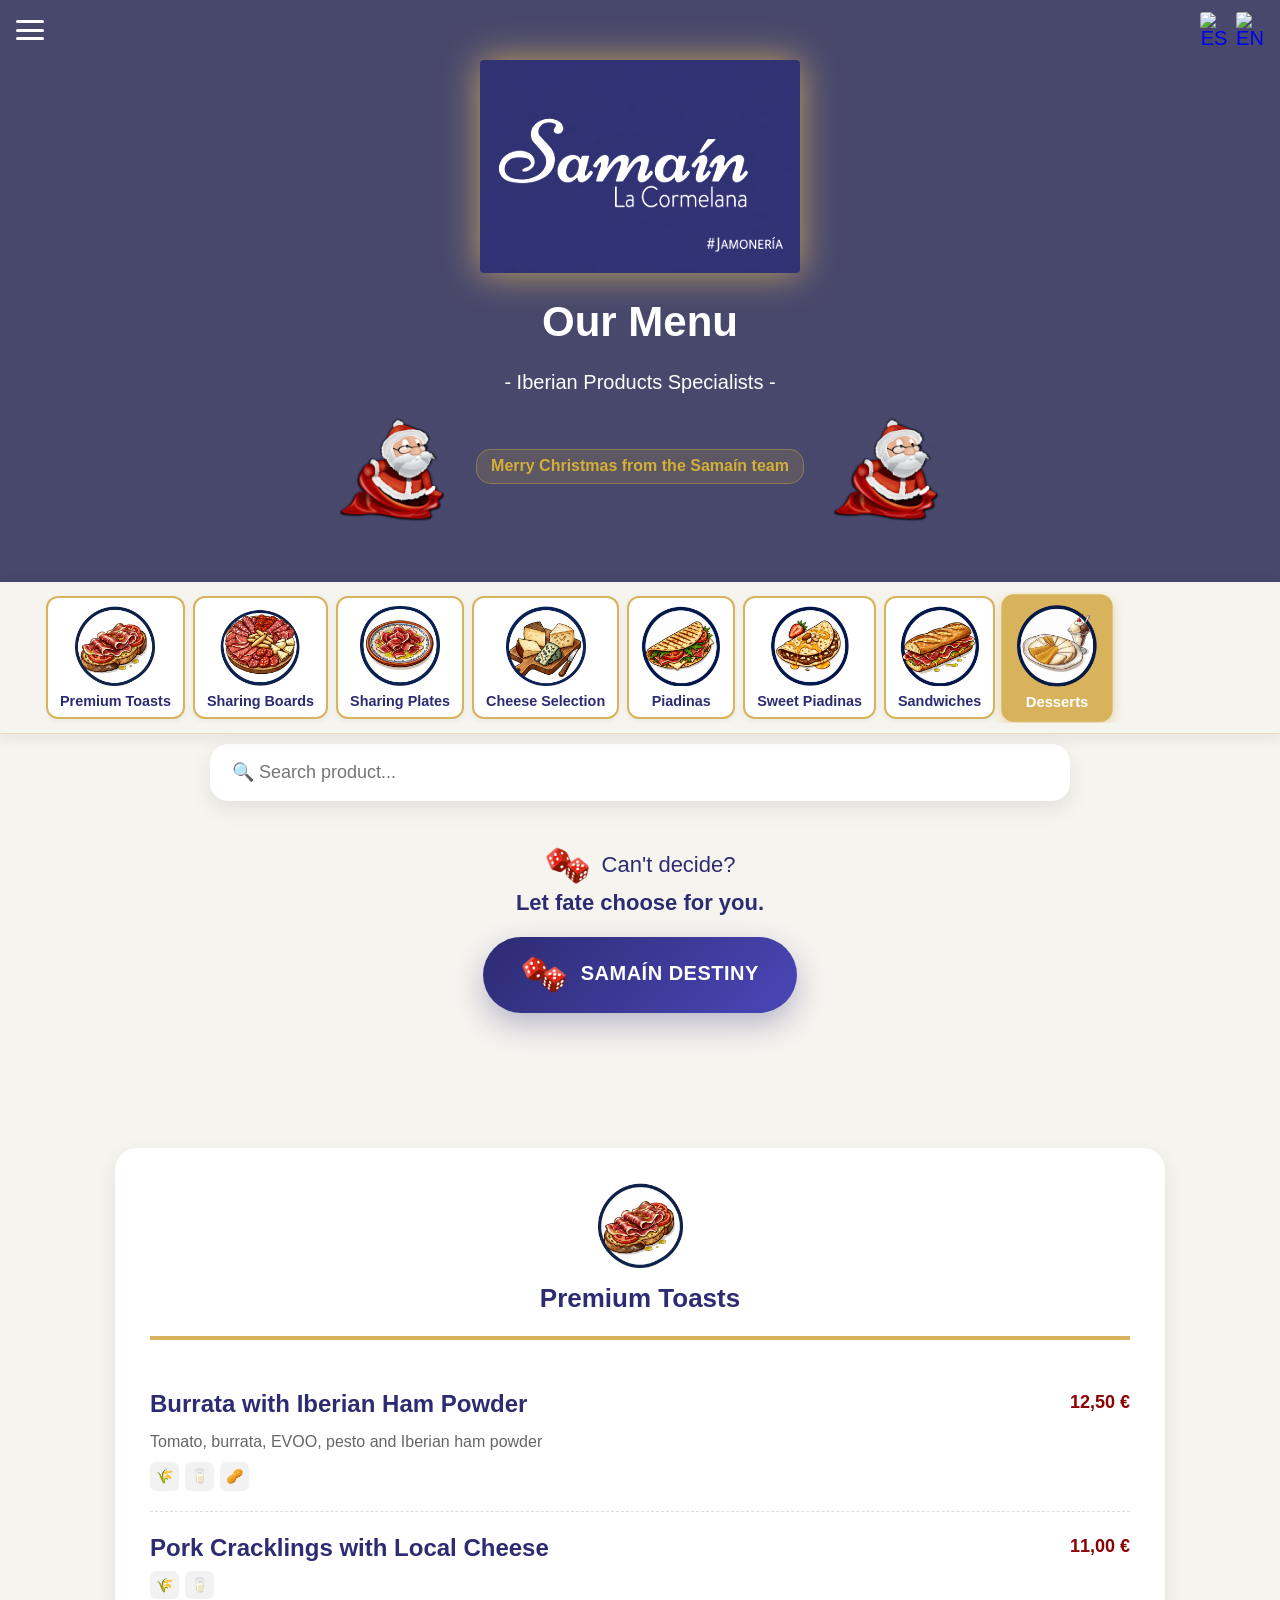
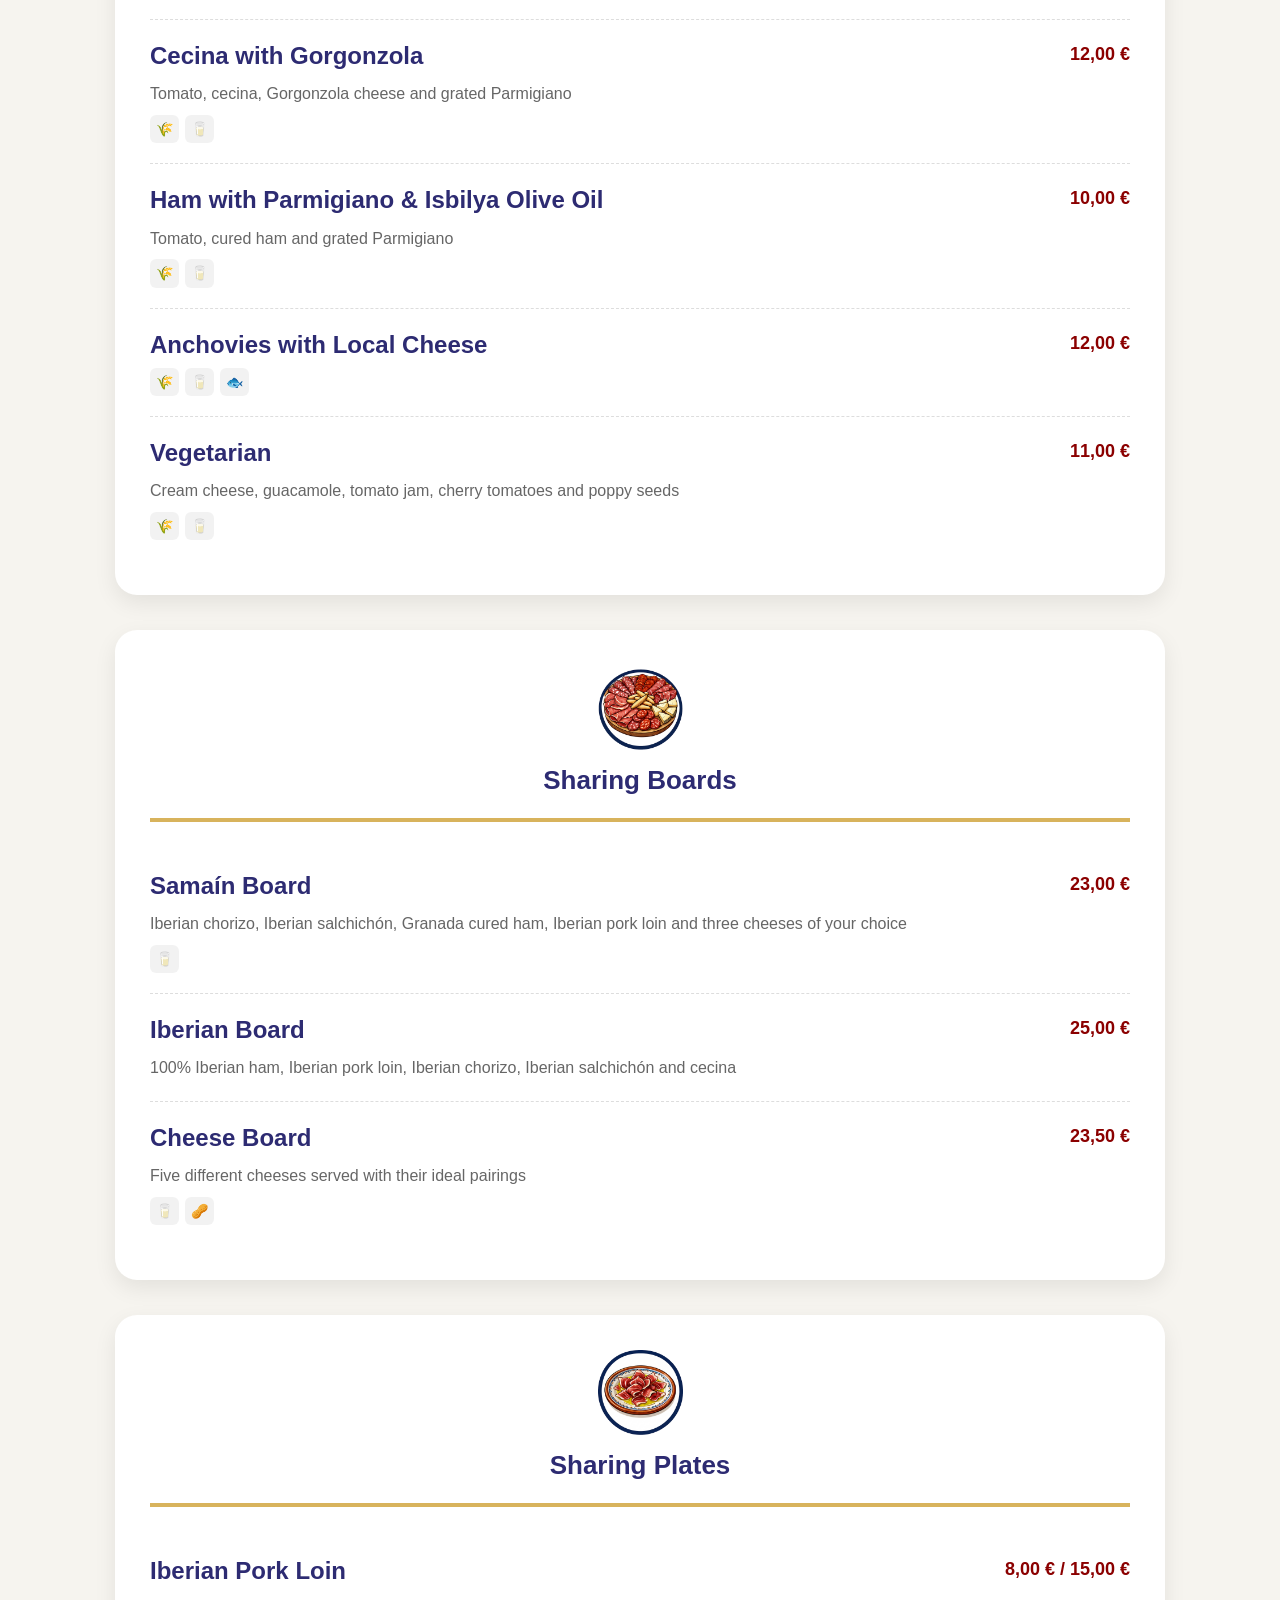
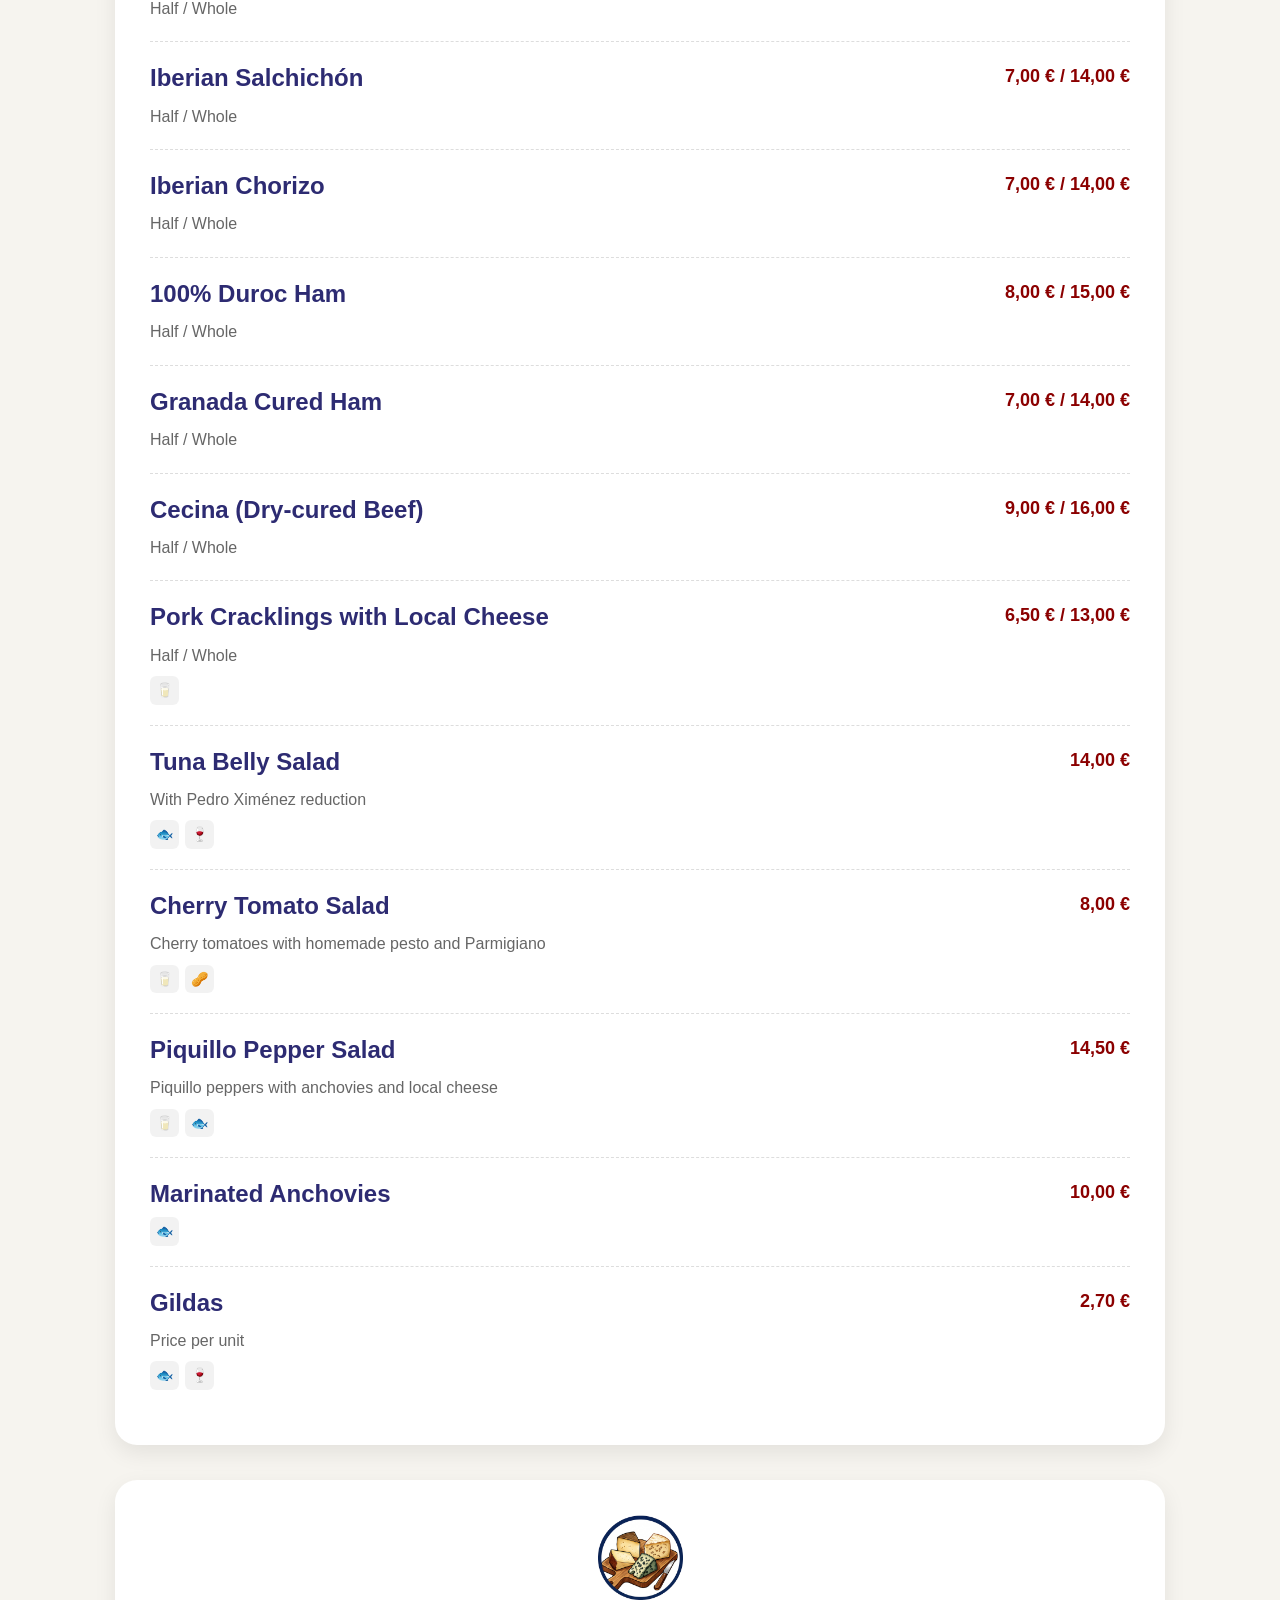
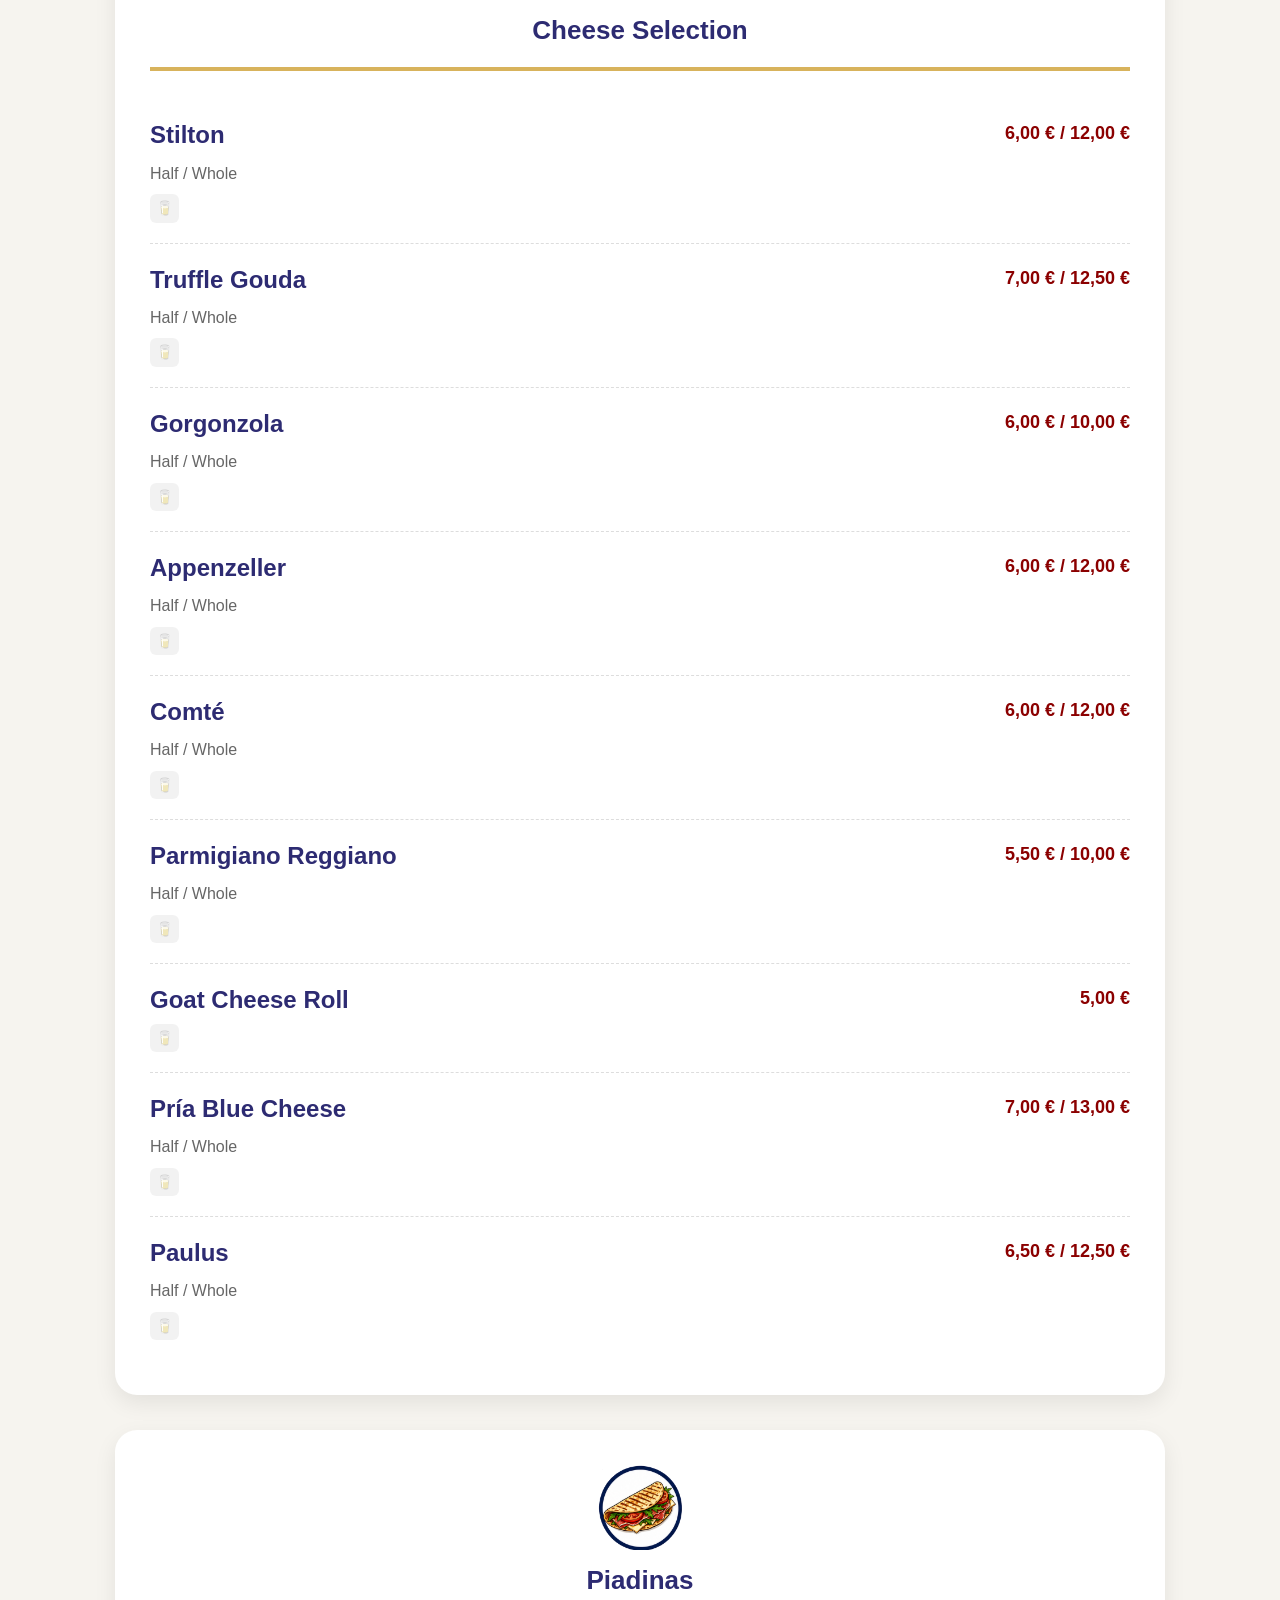
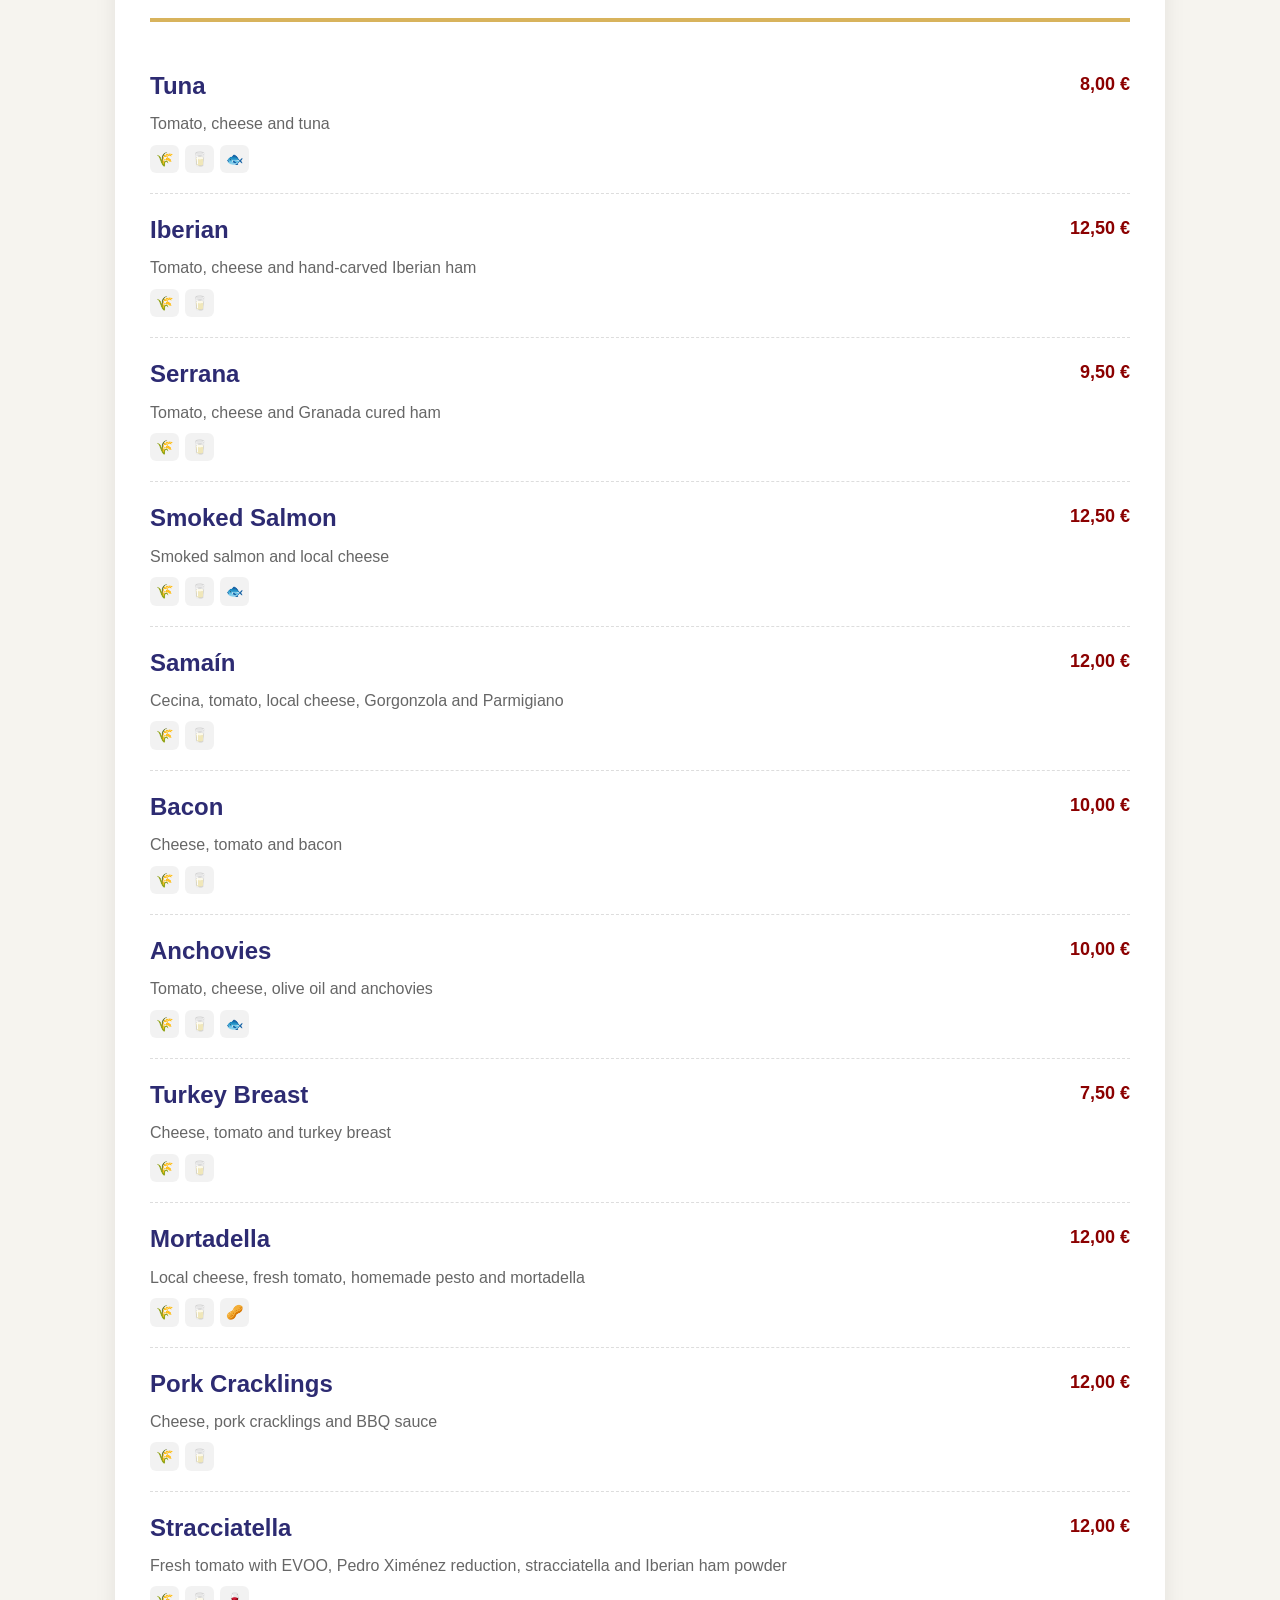
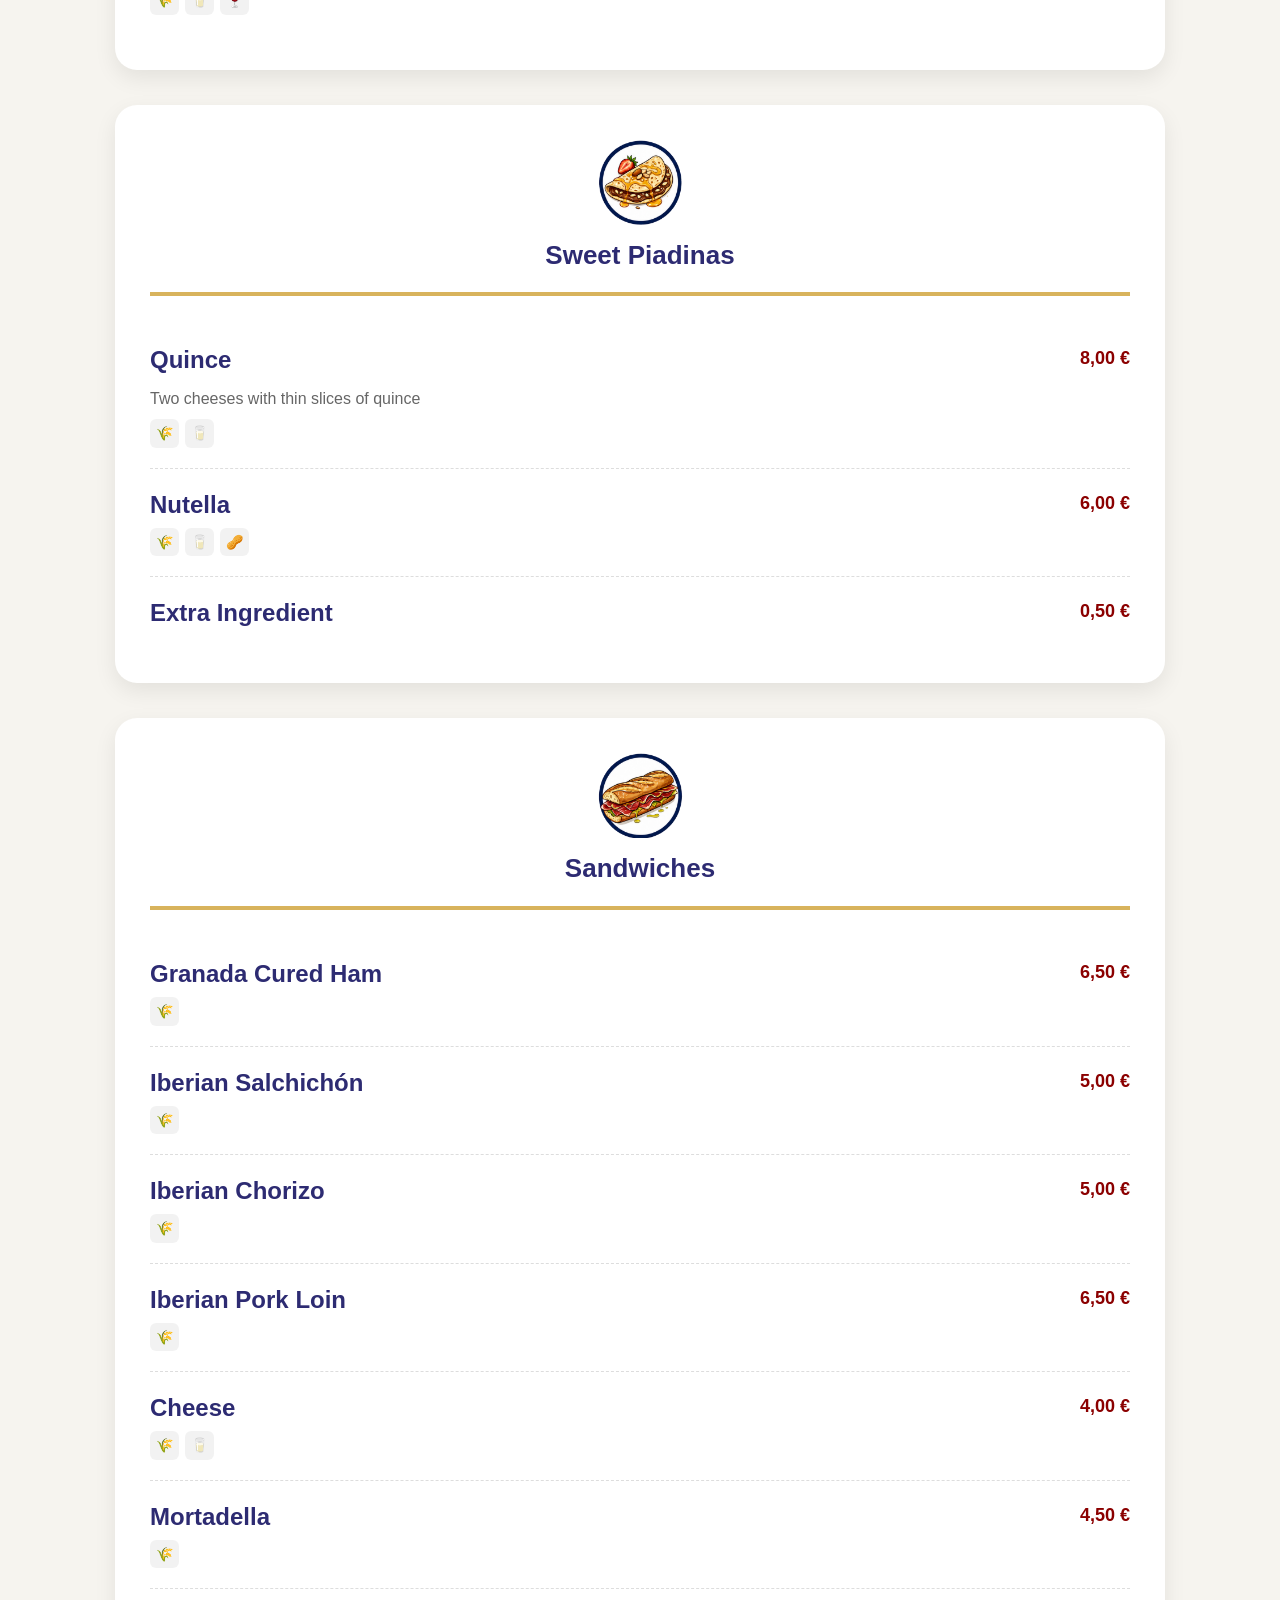
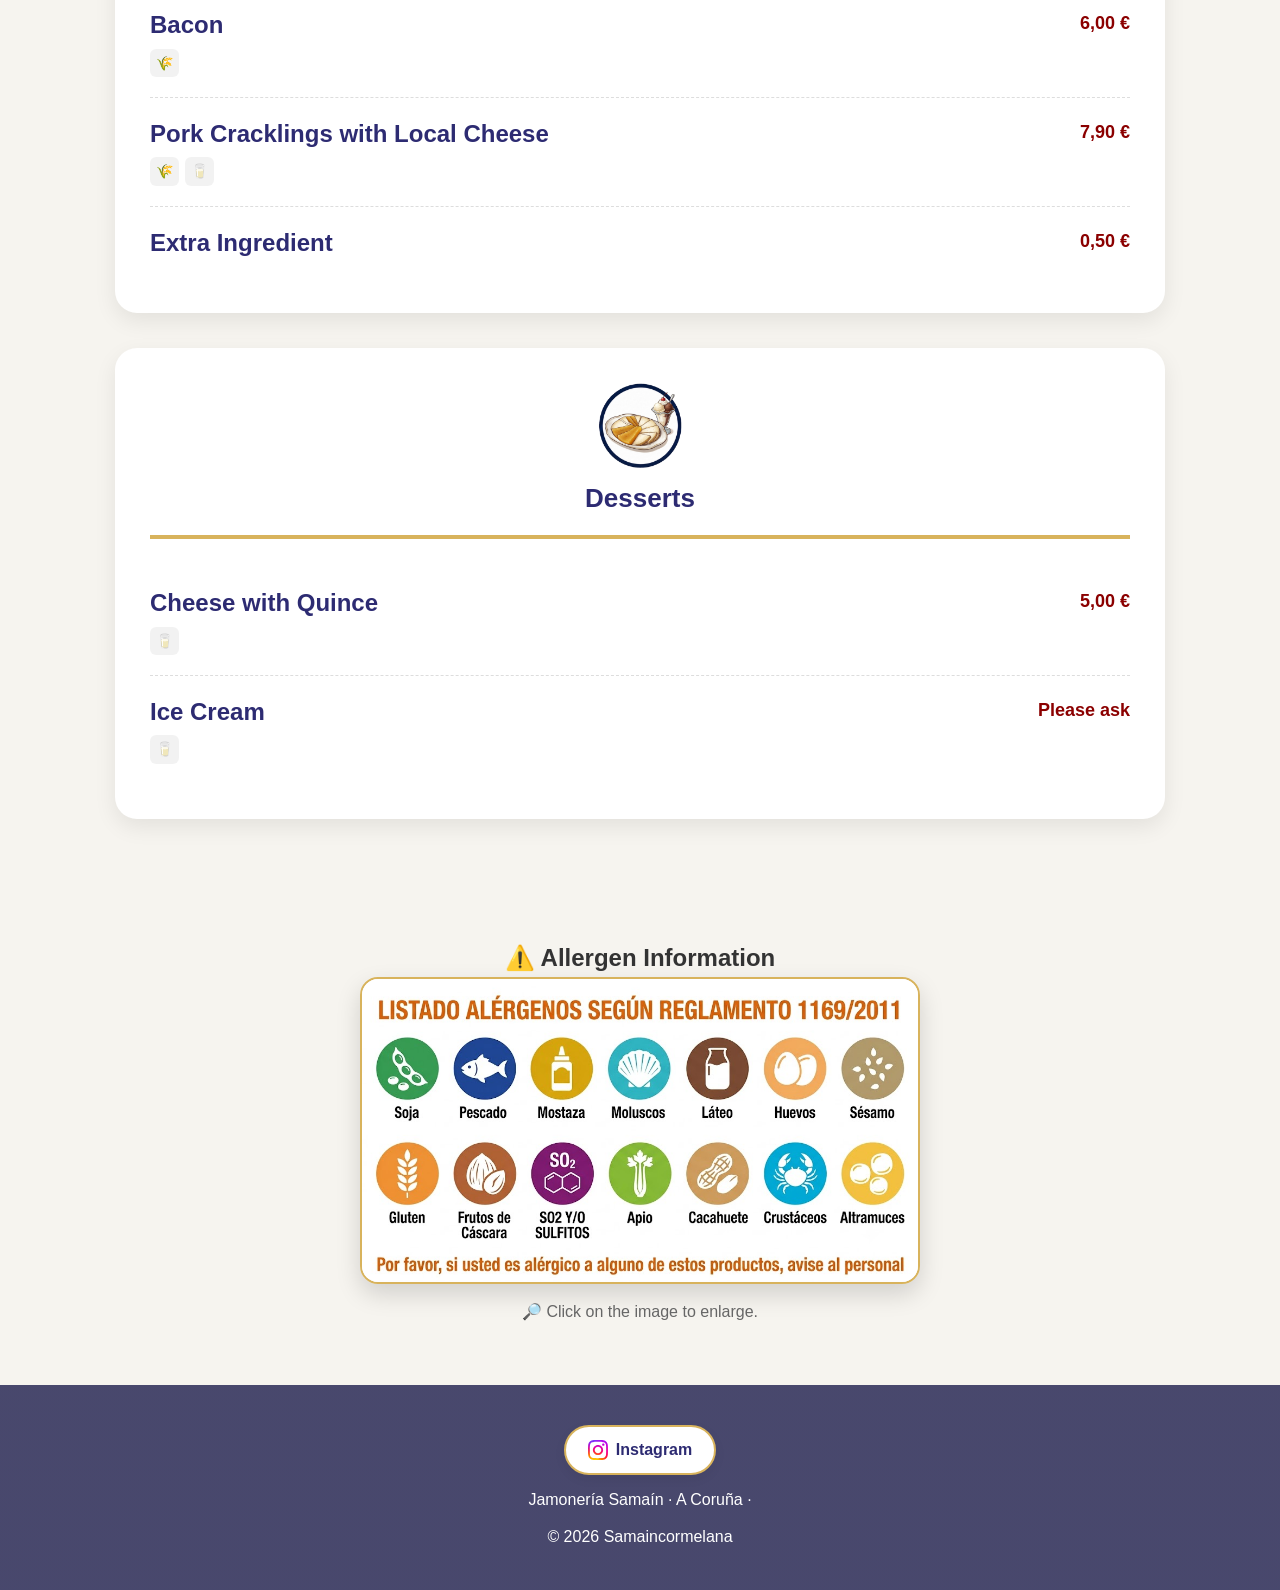
==== commit 60ca32a9: "Update carta-en.html" ====
--- a/carta-en.html
+++ b/carta-en.html
@@ -28,8 +28,8 @@
     </div>
 
     <div class="top-nav-right">
-      <a href="carta.html" class="btn-flag" title="Español">🇪🇸</a>
-      <a href="carta-en.html" class="btn-flag" title="English">🇬🇧</a>
+      <a href="carta.html" class="btn-flag" title="Español"><img src="https://flagcdn.com/es.svg" alt="ES"></a>
+      <a href="carta-en.html" class="btn-flag" title="English"><img src="https://flagcdn.com/gb.svg" alt="EN"></a>
     </div>
   </div>
 
--- a/styles.css
+++ b/styles.css
@@ -1129,7 +1129,7 @@
 
 .tienda-seccion p {
     color: #333333;
-    font-size: 0.92rem;
+    font-size: 0.96rem;
     line-height: 1.4;
     margin: 0;
 }
@@ -1208,8 +1208,8 @@
 }
 
 .info-icon {
-    width: 24px;
-    height: 24px;
+    width: 26px;
+    height: 26px;
     object-fit: contain;
 }
 
@@ -1222,8 +1222,8 @@
 
     /* Aumenta el tamaño de la imagen del icono dentro del círculo */
     #modal-tienda .icon-circle .info-icon {
-        width: 26px !important;
-        height: 26px !important;
+        width: 29px !important;
+        height: 29px !important;
     }
 
     /* Si también quieres que el icono del botón de teléfono inferior se vea más grande */
@@ -1233,8 +1233,8 @@
     }
 
     #modal-tienda .tienda-telefono .info-icon {
-        width: 22px !important;
-        height: 22px !important;
+        width: 24px !important;
+        height: 24px !important;
     }
 }
 
@@ -1612,3 +1612,79 @@
     object-fit: contain;
 }
 
+/* ===== DECORACIÓN DE TEMPORADA ===== */
+
+/* Evita que algo ancho ensanche la página en móvil */
+.header-principal { overflow: hidden; }
+
+/* Fila: calabaza · texto · calabaza (el script la pone en flex) */
+#contenedor-temporada {
+    align-items: center;
+    justify-content: center;
+    gap: clamp(8px, 3vw, 28px);
+    max-width: 100%;
+    margin: 14px auto 0;
+    padding: 0 12px;
+}
+
+.icono-temporada-grande {
+    width: clamp(48px, 12vw, 110px);
+    height: auto;
+    flex: 0 0 auto;
+}
+
+#detalle-temporada {
+    flex: 0 1 auto;
+    max-width: 60%;
+    margin: 0;
+    padding: 6px 14px;
+    border-radius: 15px;
+    font-size: clamp(0.8rem, 2.8vw, 1rem);
+    font-weight: 600;
+    line-height: 1.3;
+    background: rgba(243, 156, 18, 0.15);
+    color: #f5a623;
+    border: 1px solid rgba(243, 156, 18, 0.45);
+}
+
+/* Colores por temporada */
+body.modo-navidad #detalle-temporada {
+    background: rgba(212, 175, 55, 0.15);
+    color: #d4af37;
+    border-color: rgba(212, 175, 55, 0.4);
+}
+body.modo-carnaval #detalle-temporada {
+    background: rgba(253, 121, 168, 0.15);
+    color: #fd79a8;
+    border-color: rgba(253, 121, 168, 0.4);
+}
+
+/* Partículas que caen */
+.particula-flotante {
+    position: absolute;
+    top: -10vh;
+    height: auto;
+    pointer-events: none;
+    user-select: none;
+    will-change: transform;
+    animation-name: caidaFlotante;
+    animation-timing-function: linear;
+    animation-iteration-count: infinite;
+}
+
+@keyframes caidaFlotante {
+    0%   { transform: translateY(0) rotate(0deg); }
+    100% { transform: translateY(120vh) rotate(360deg); }
+}
+
+@media (prefers-reduced-motion: reduce) {
+    .particula-flotante { display: none; }
+}
+
+/* Banderas como imagen */
+.btn-flag img {
+    width: 28px;
+    height: auto;
+    display: block;
+    border-radius: 3px;
+}
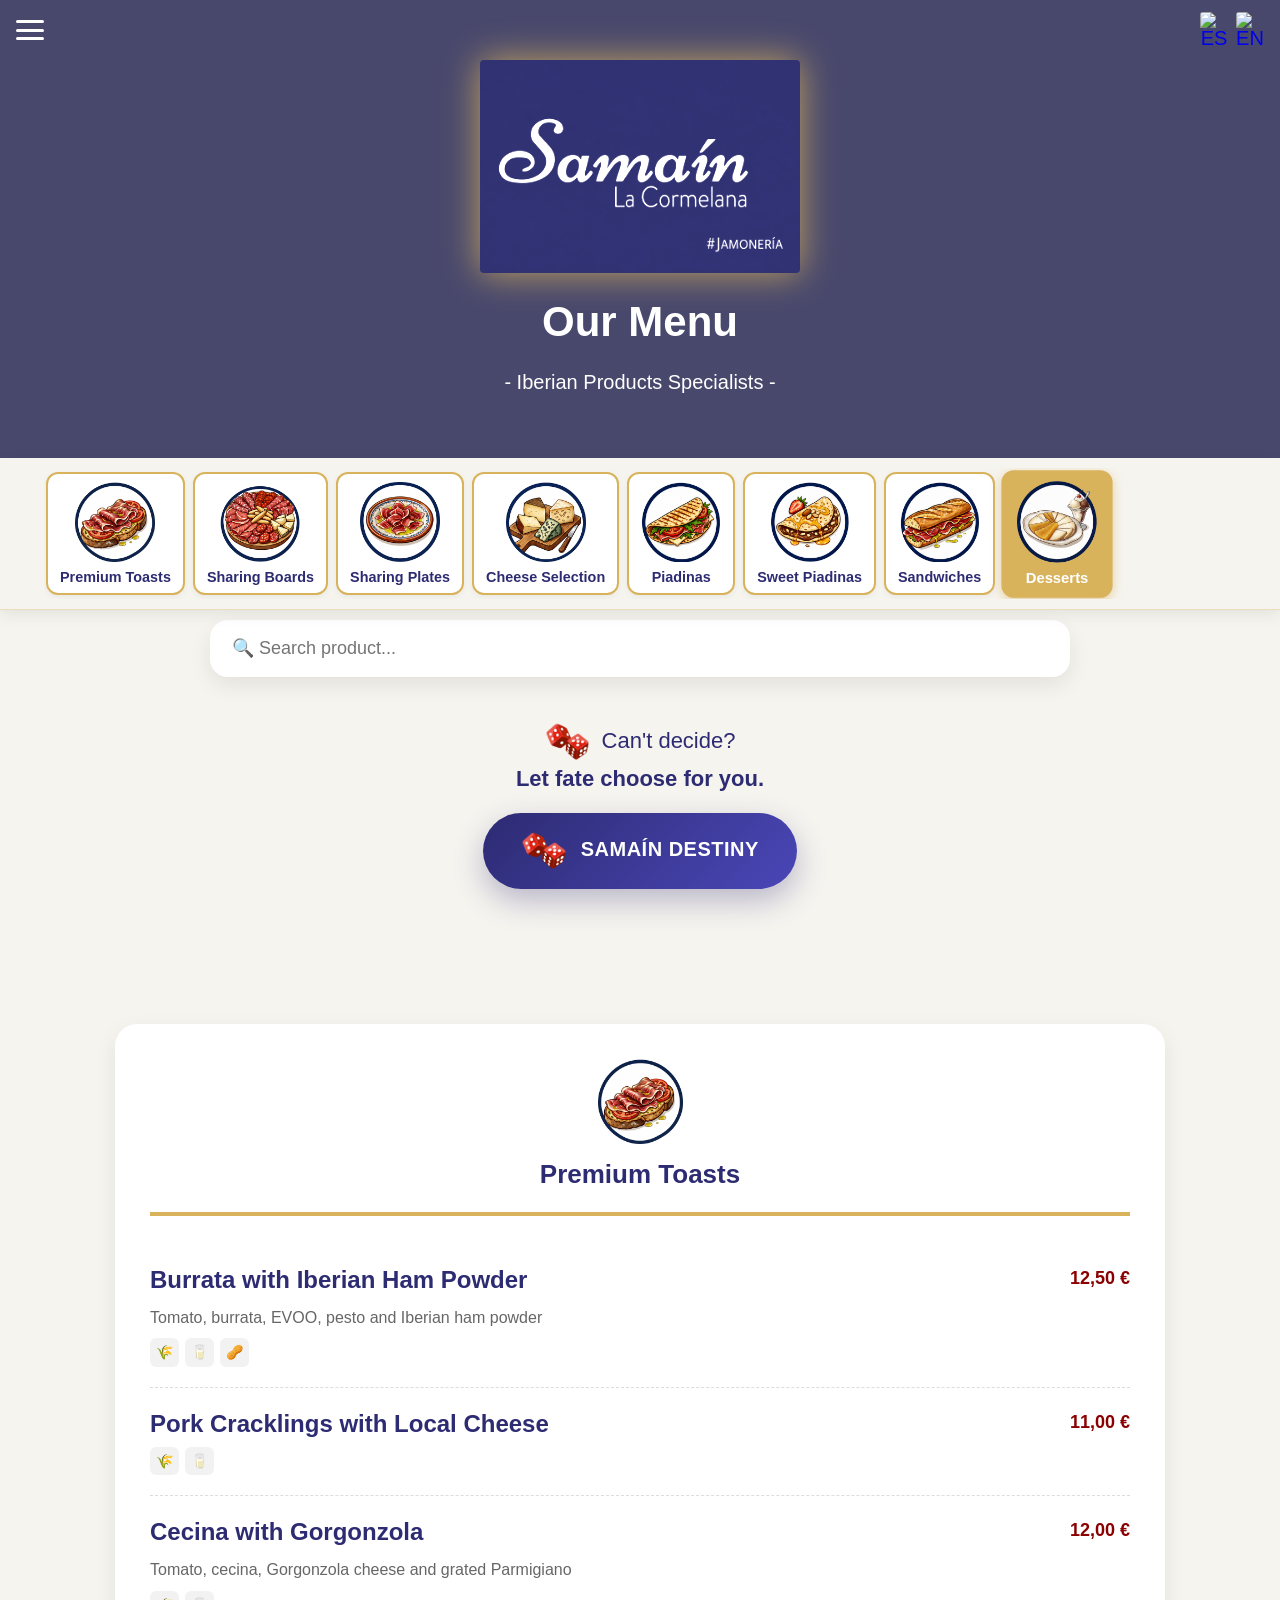
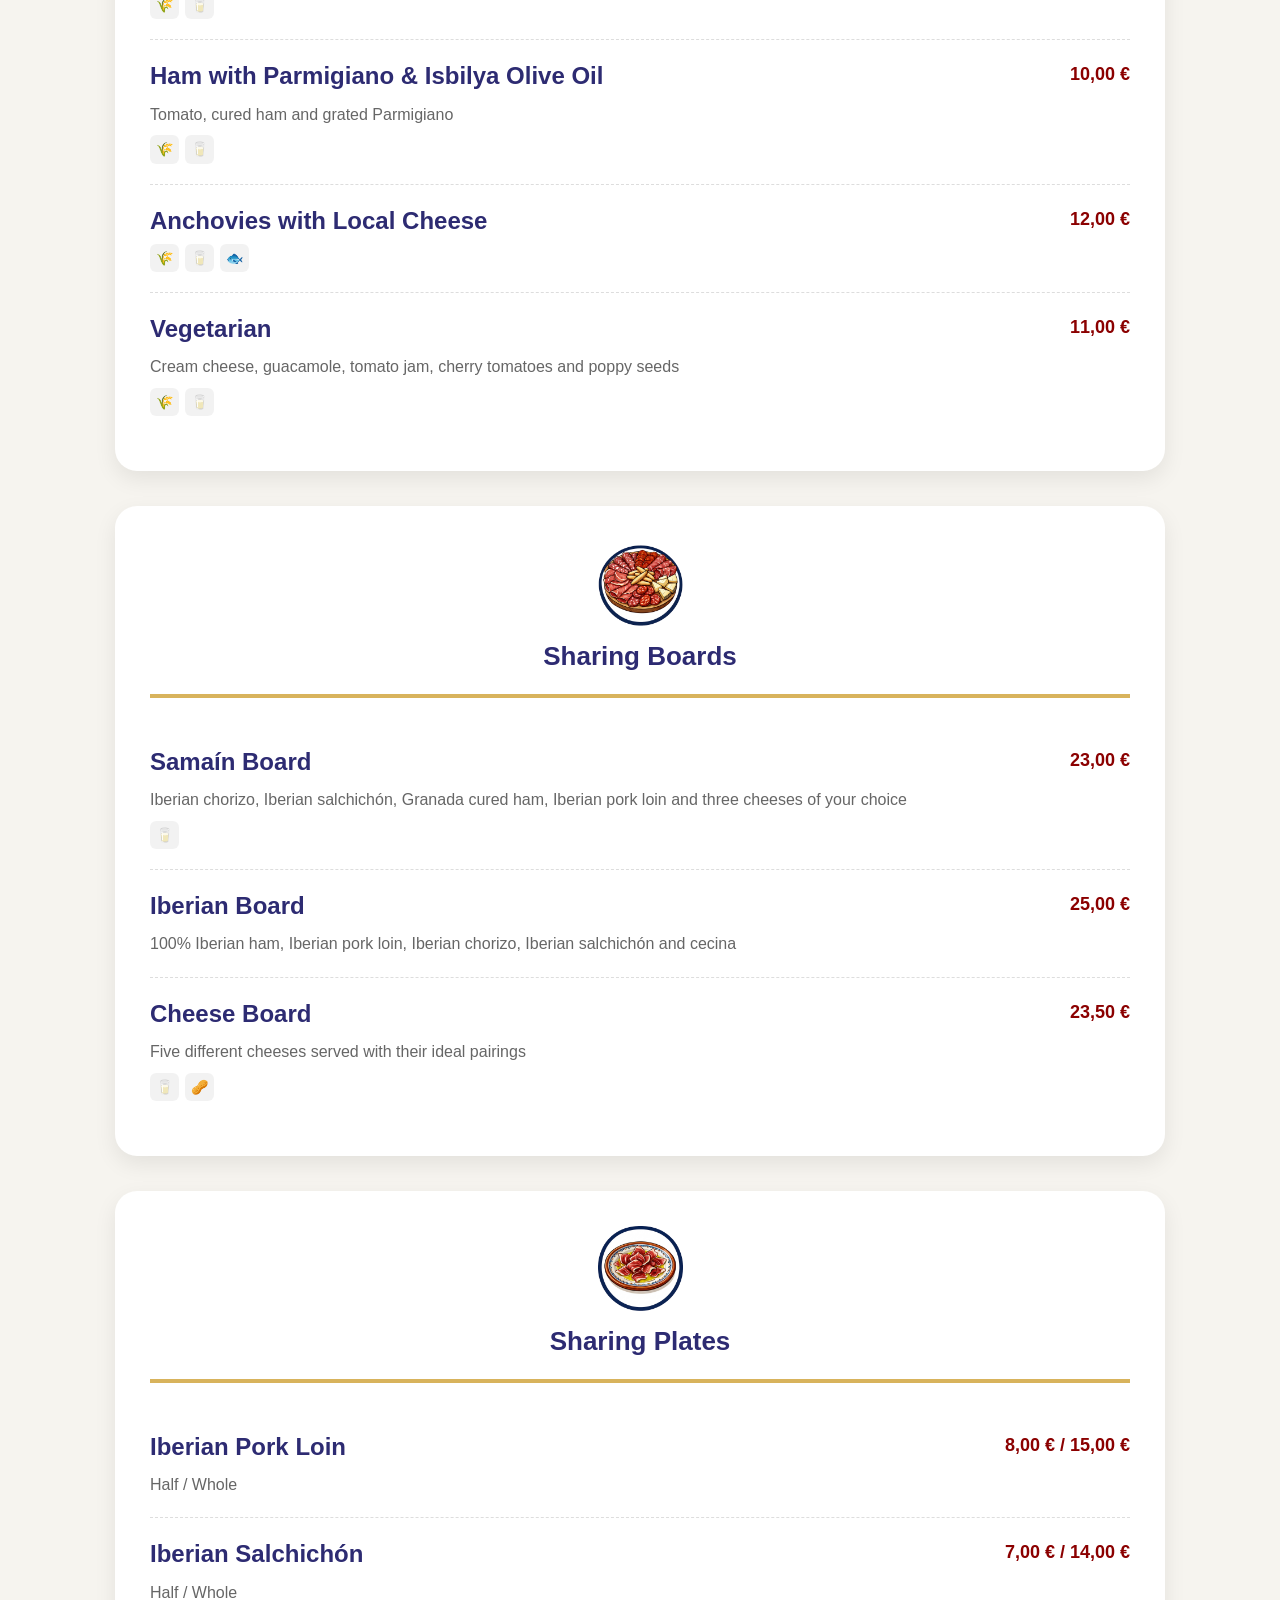
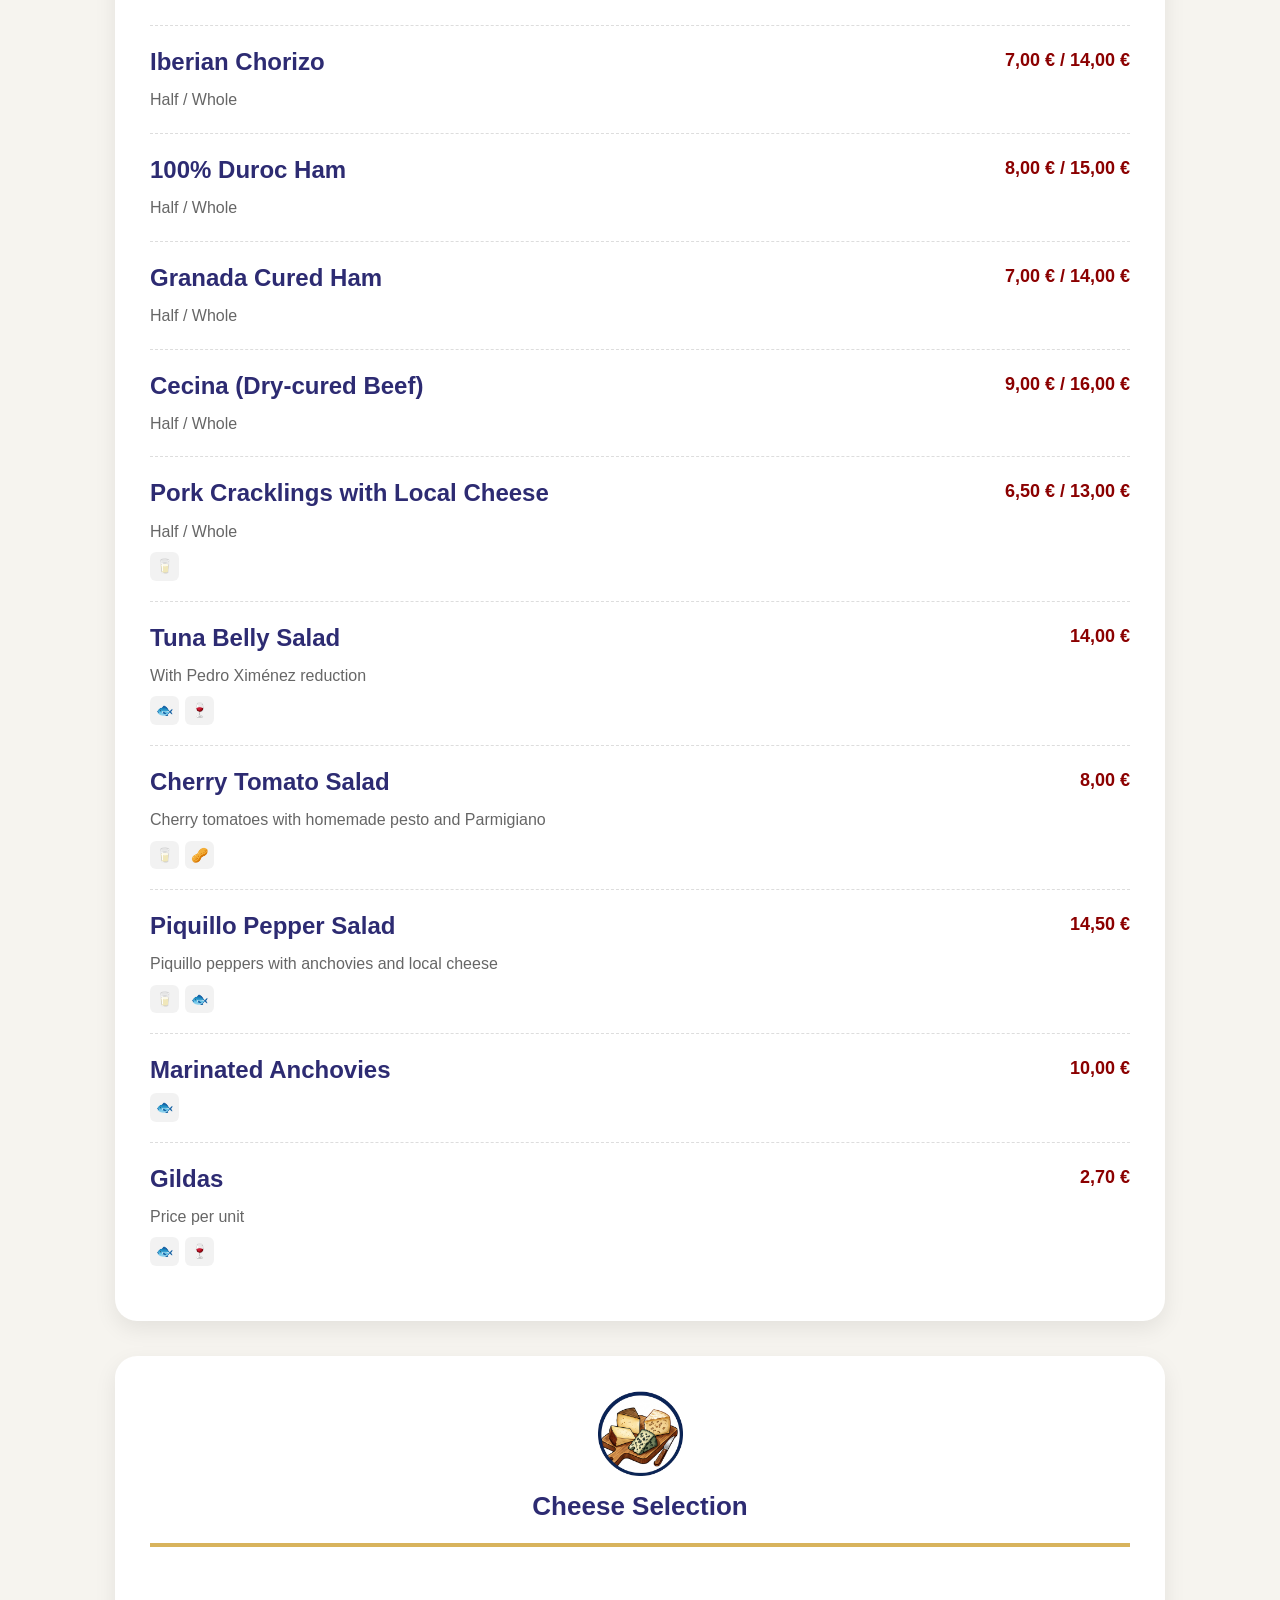
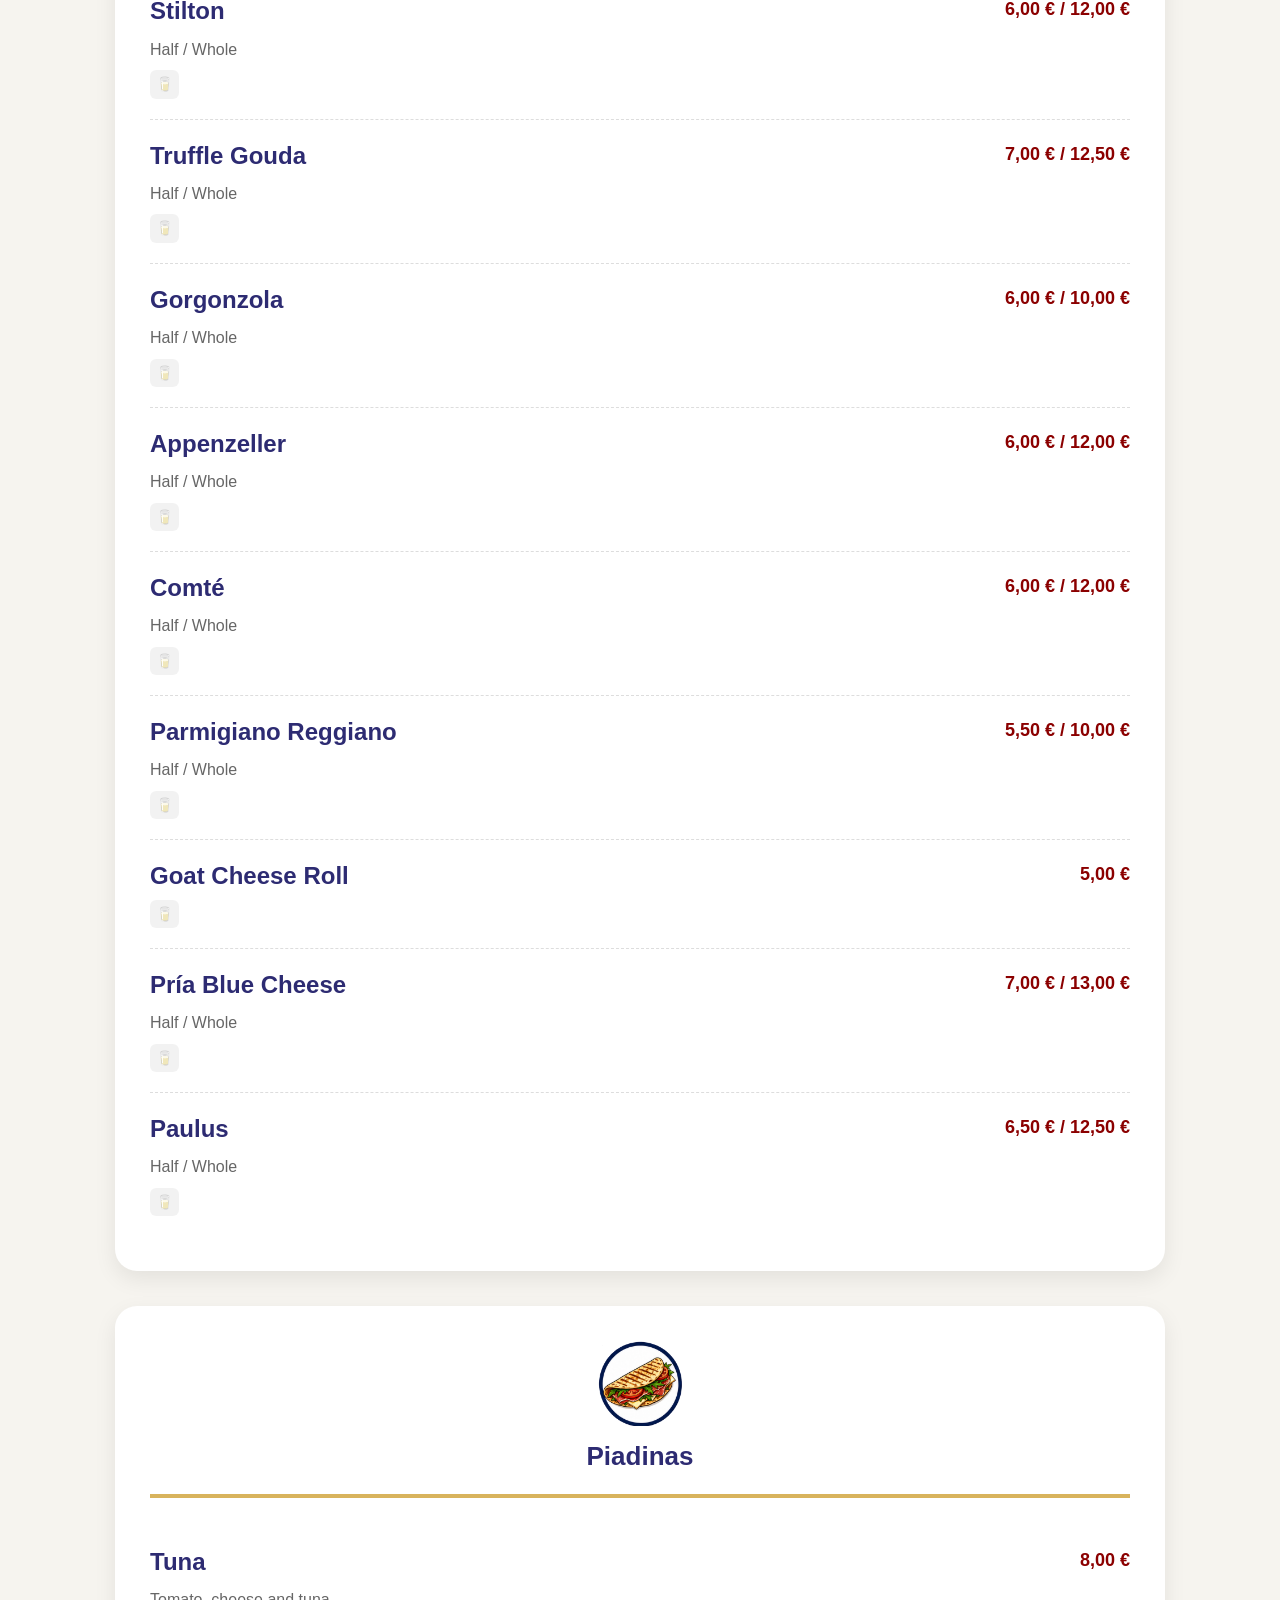
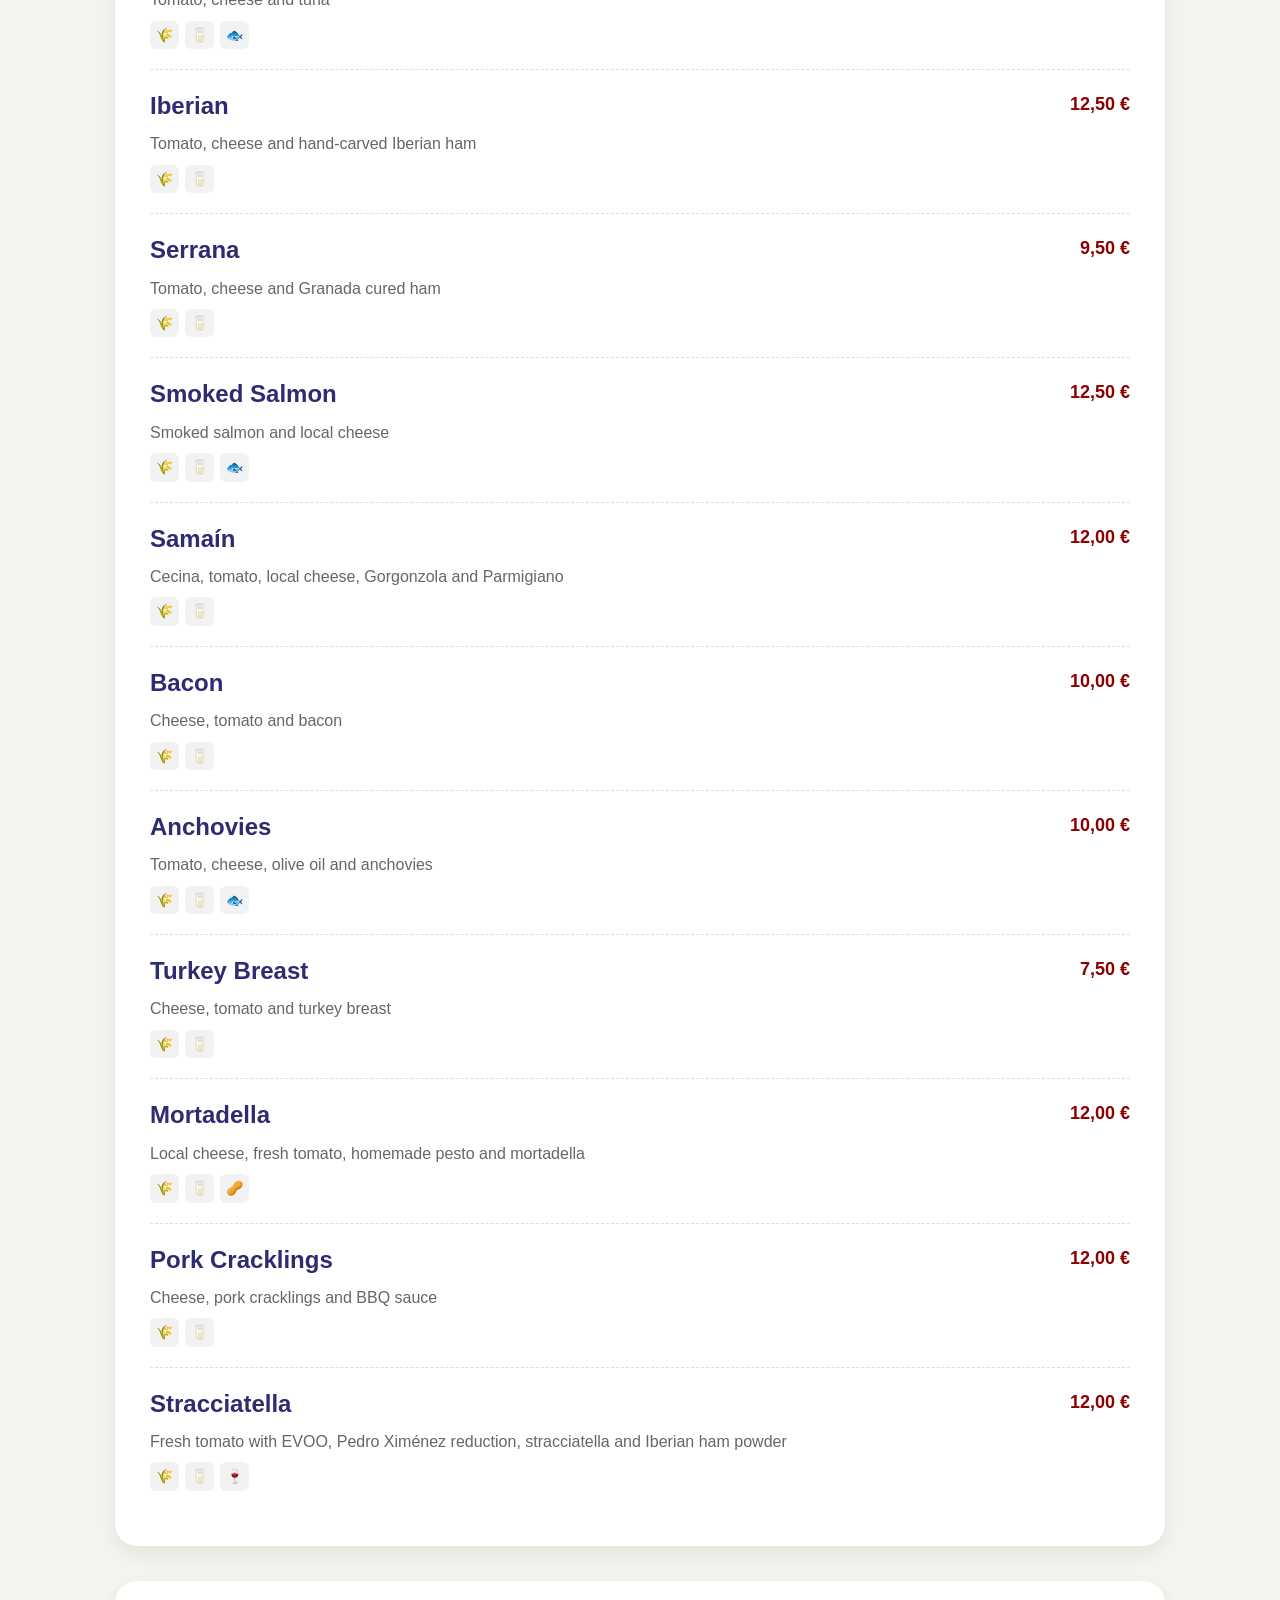
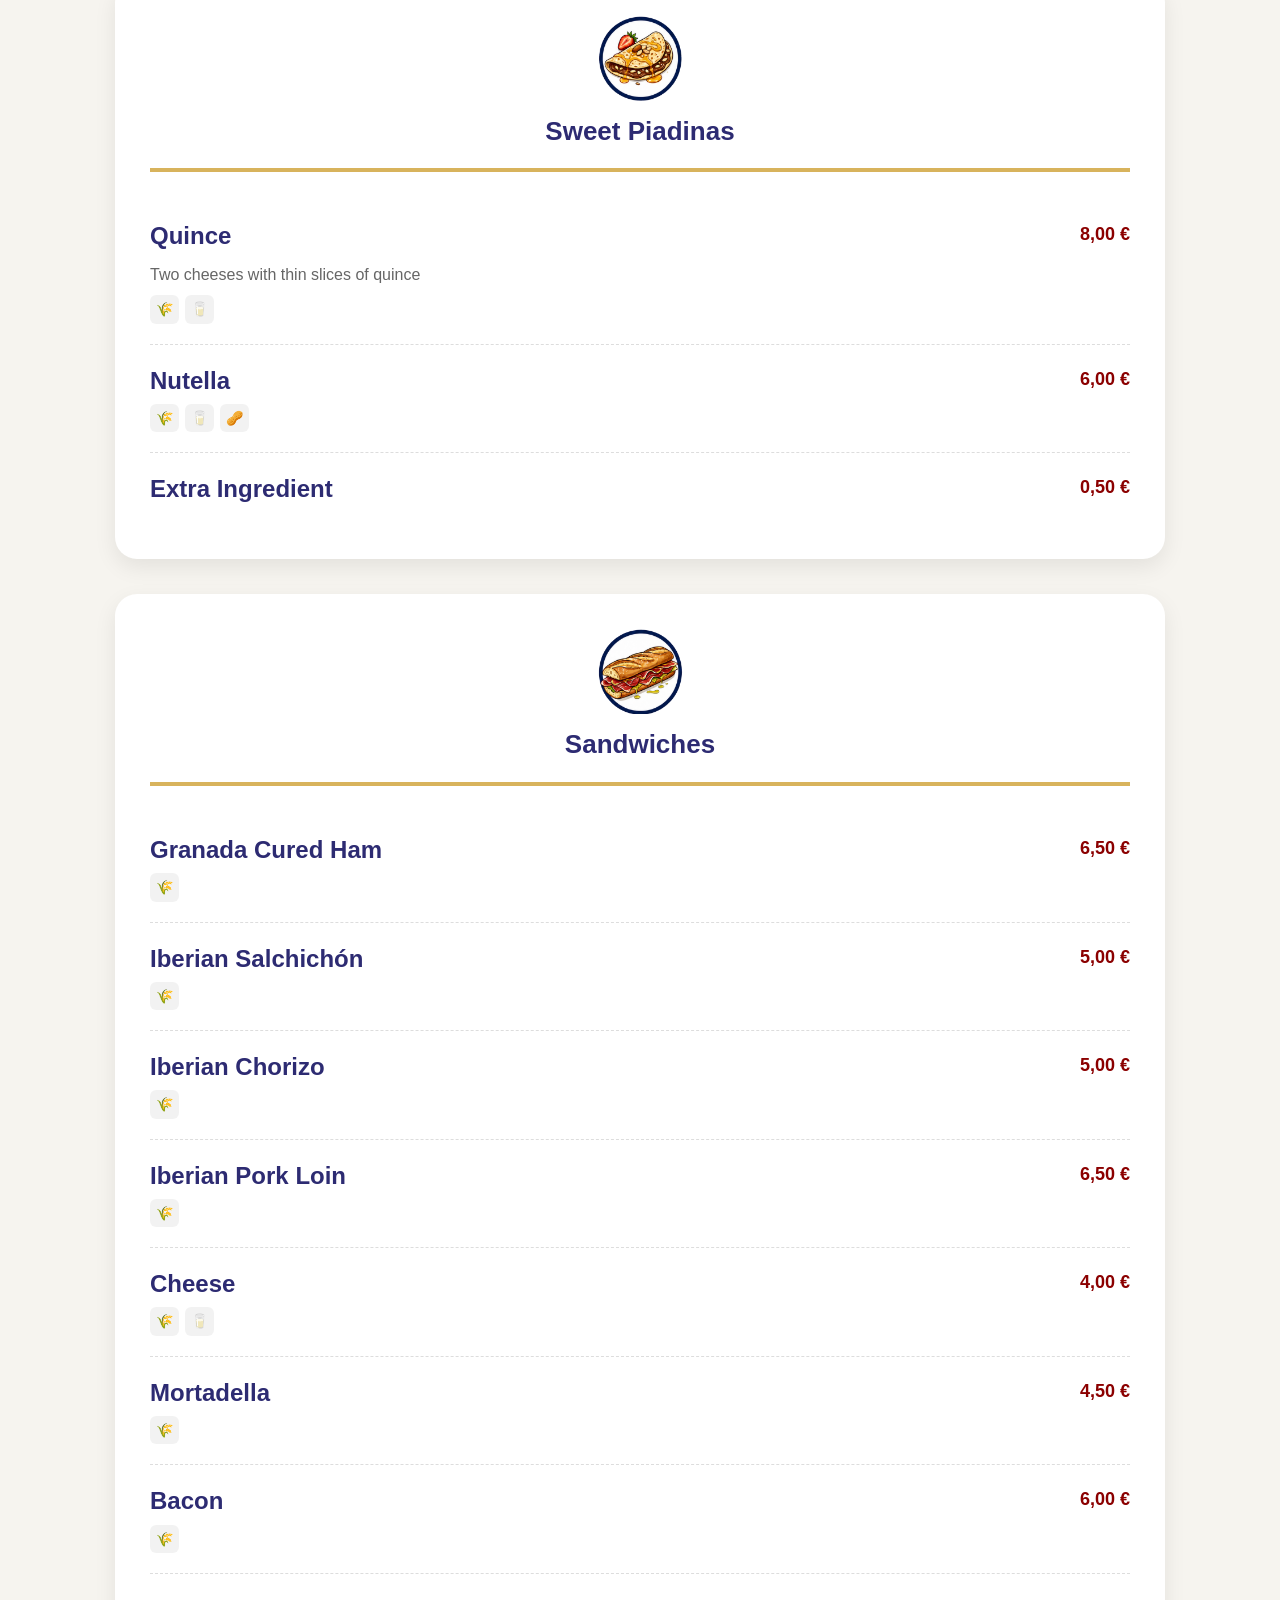
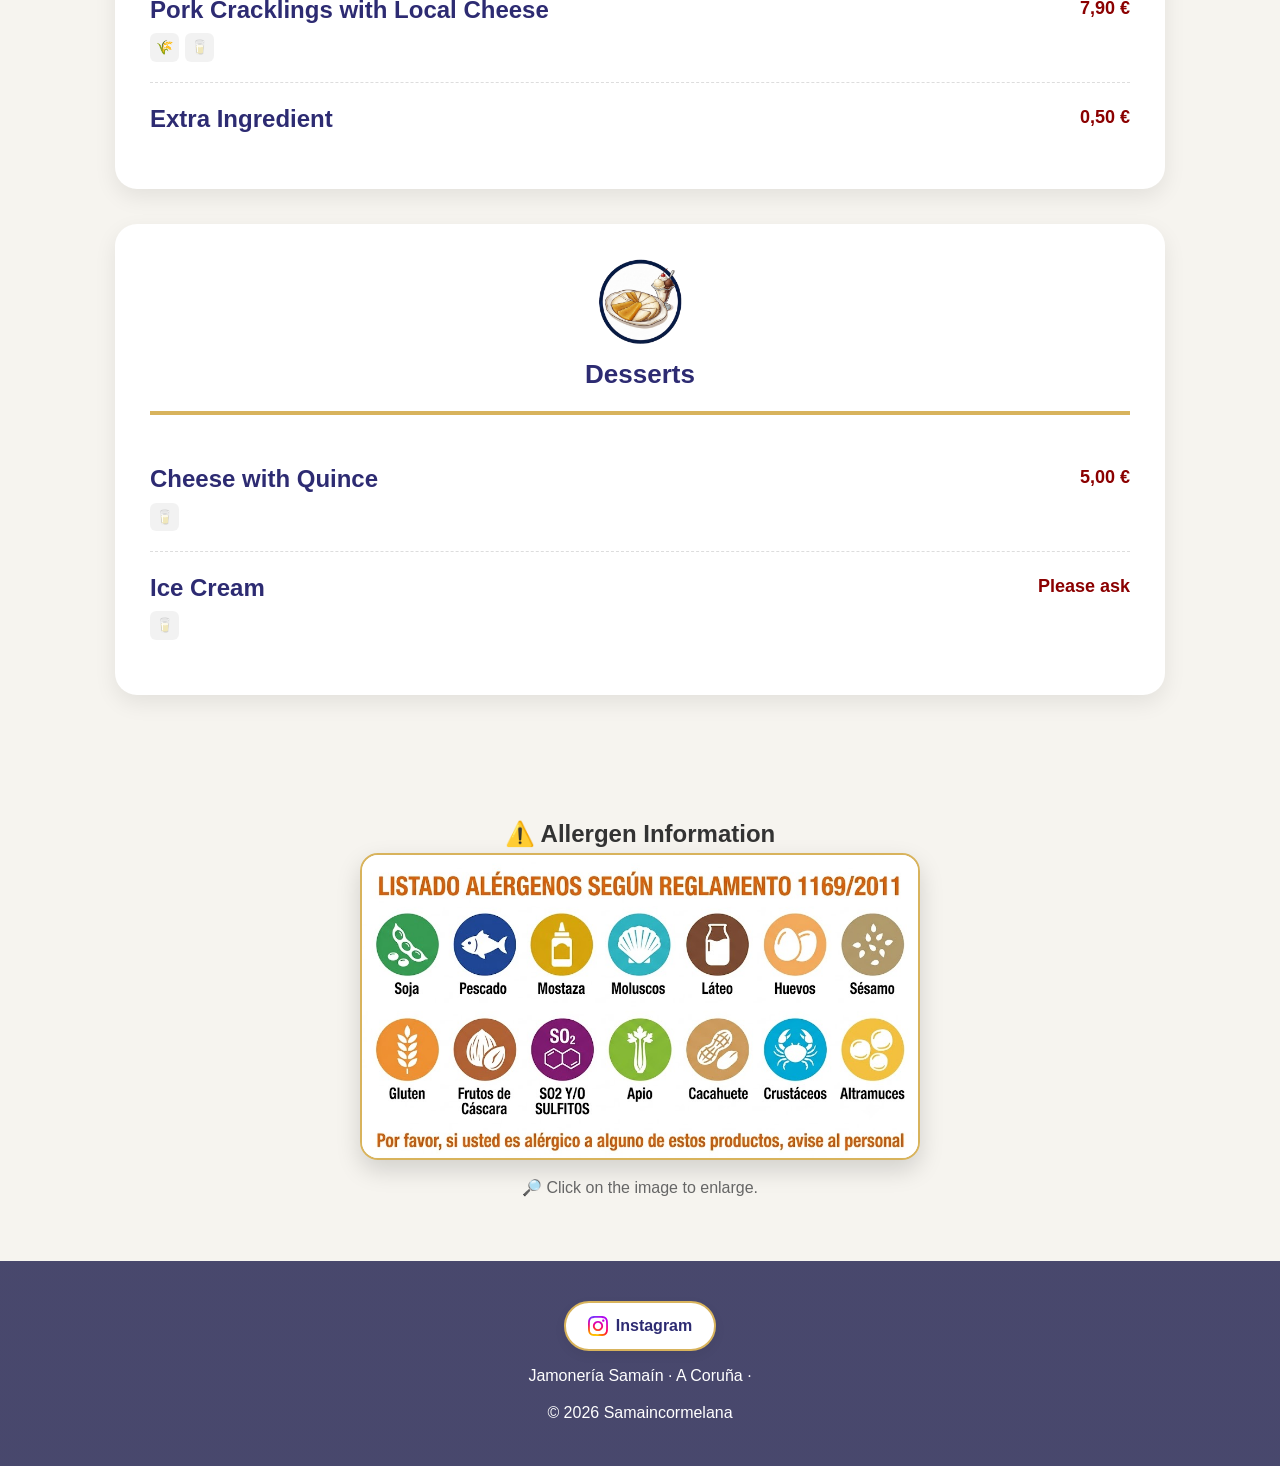
==== commit 293b5229: "Update carta-en.html" ====
--- a/carta-en.html
+++ b/carta-en.html
@@ -260,6 +260,9 @@
             <div class="galeria-item">
                 <img src="mesa.jpeg" alt="Table with food variety" loading="lazy">
             </div>
+            <div class="galeria-item">
+                <img src="Quesos4.jpeg" alt="Gouda Trufado" loading="lazy">
+            </div>
         </div>
     </div>
 </div>  
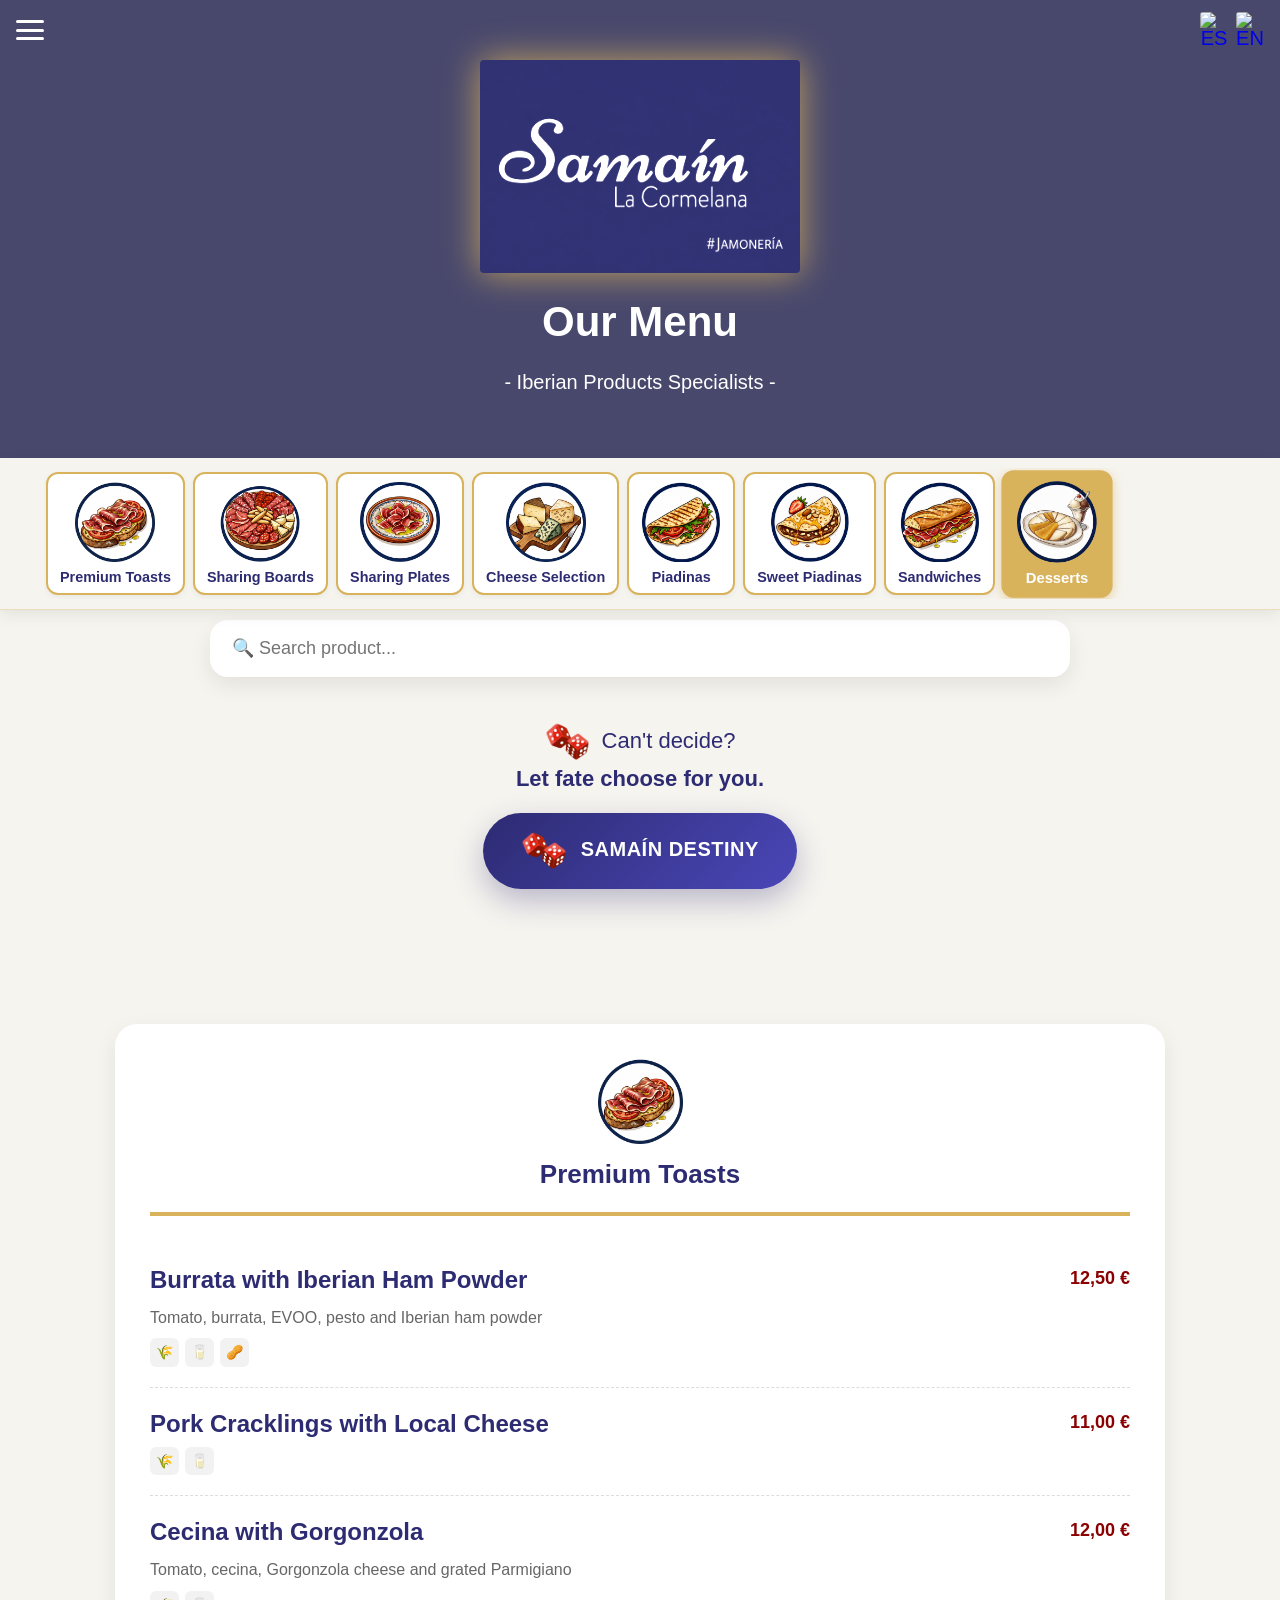
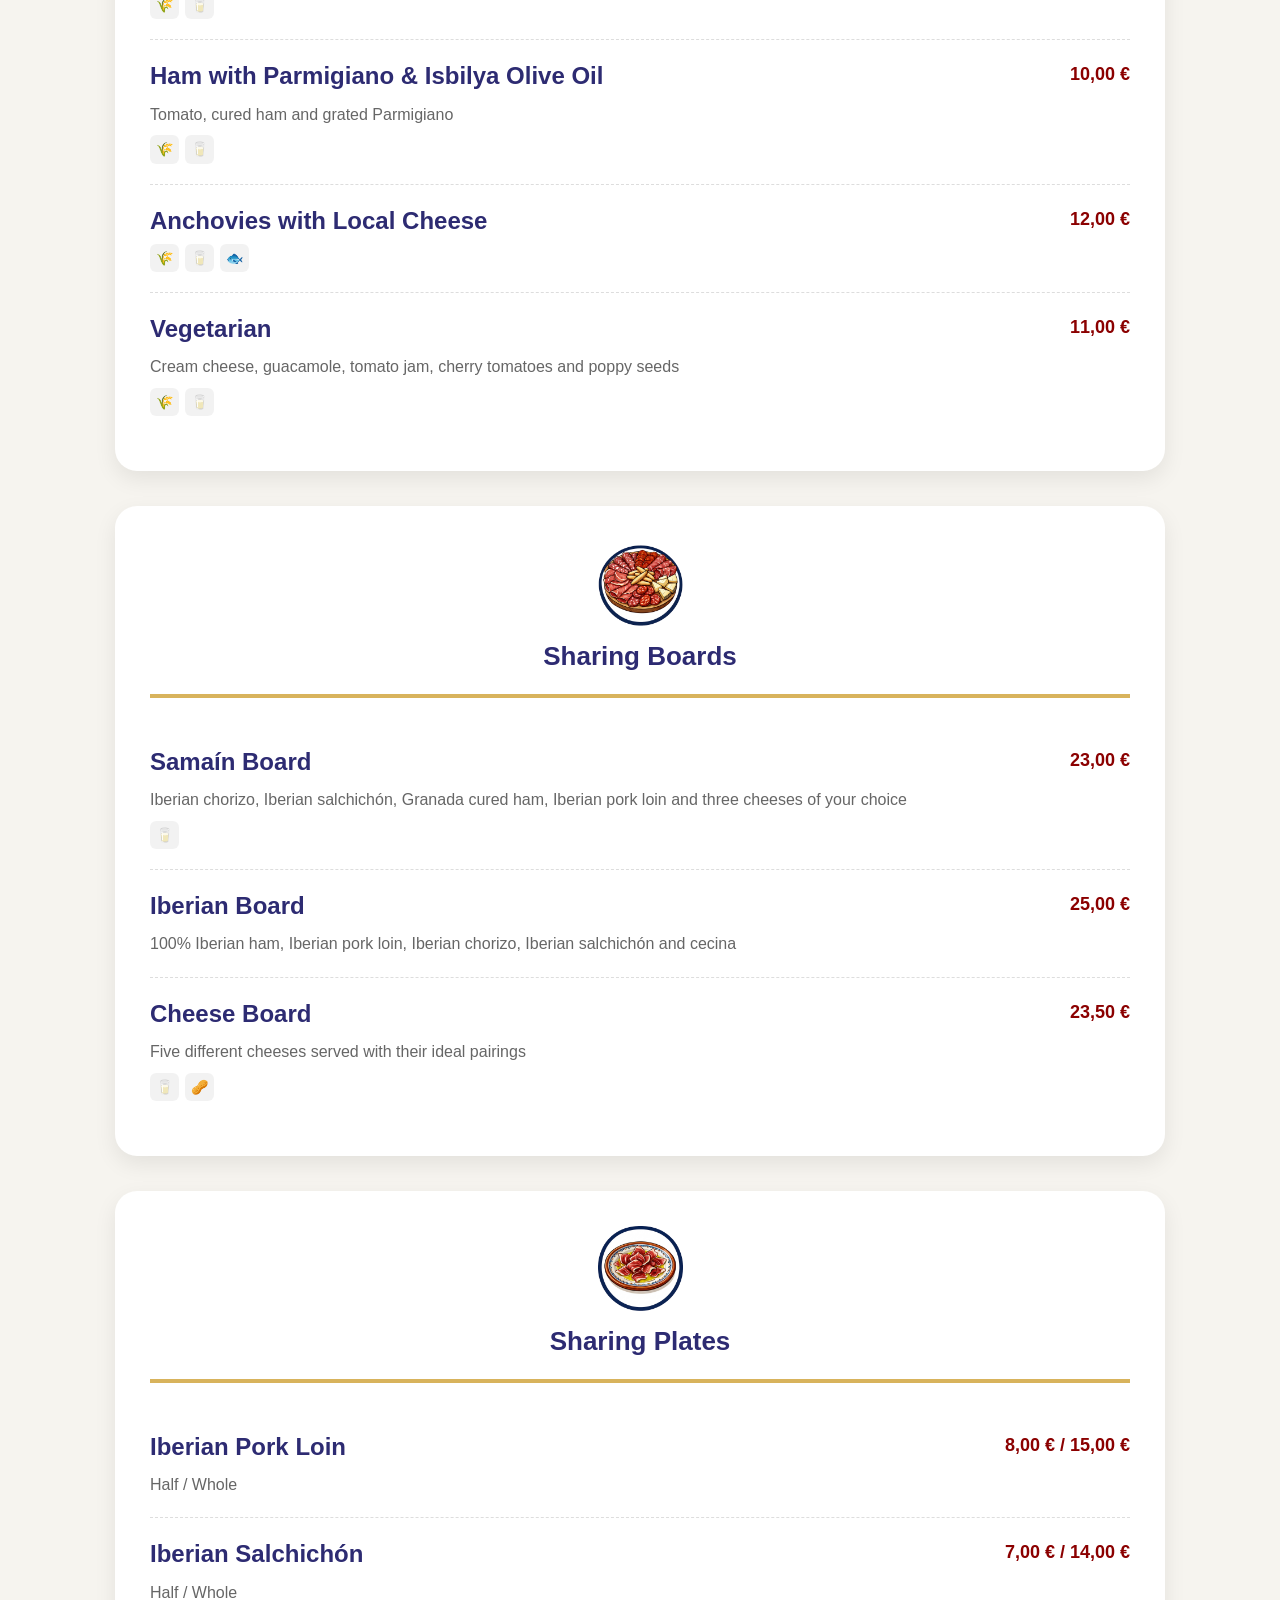
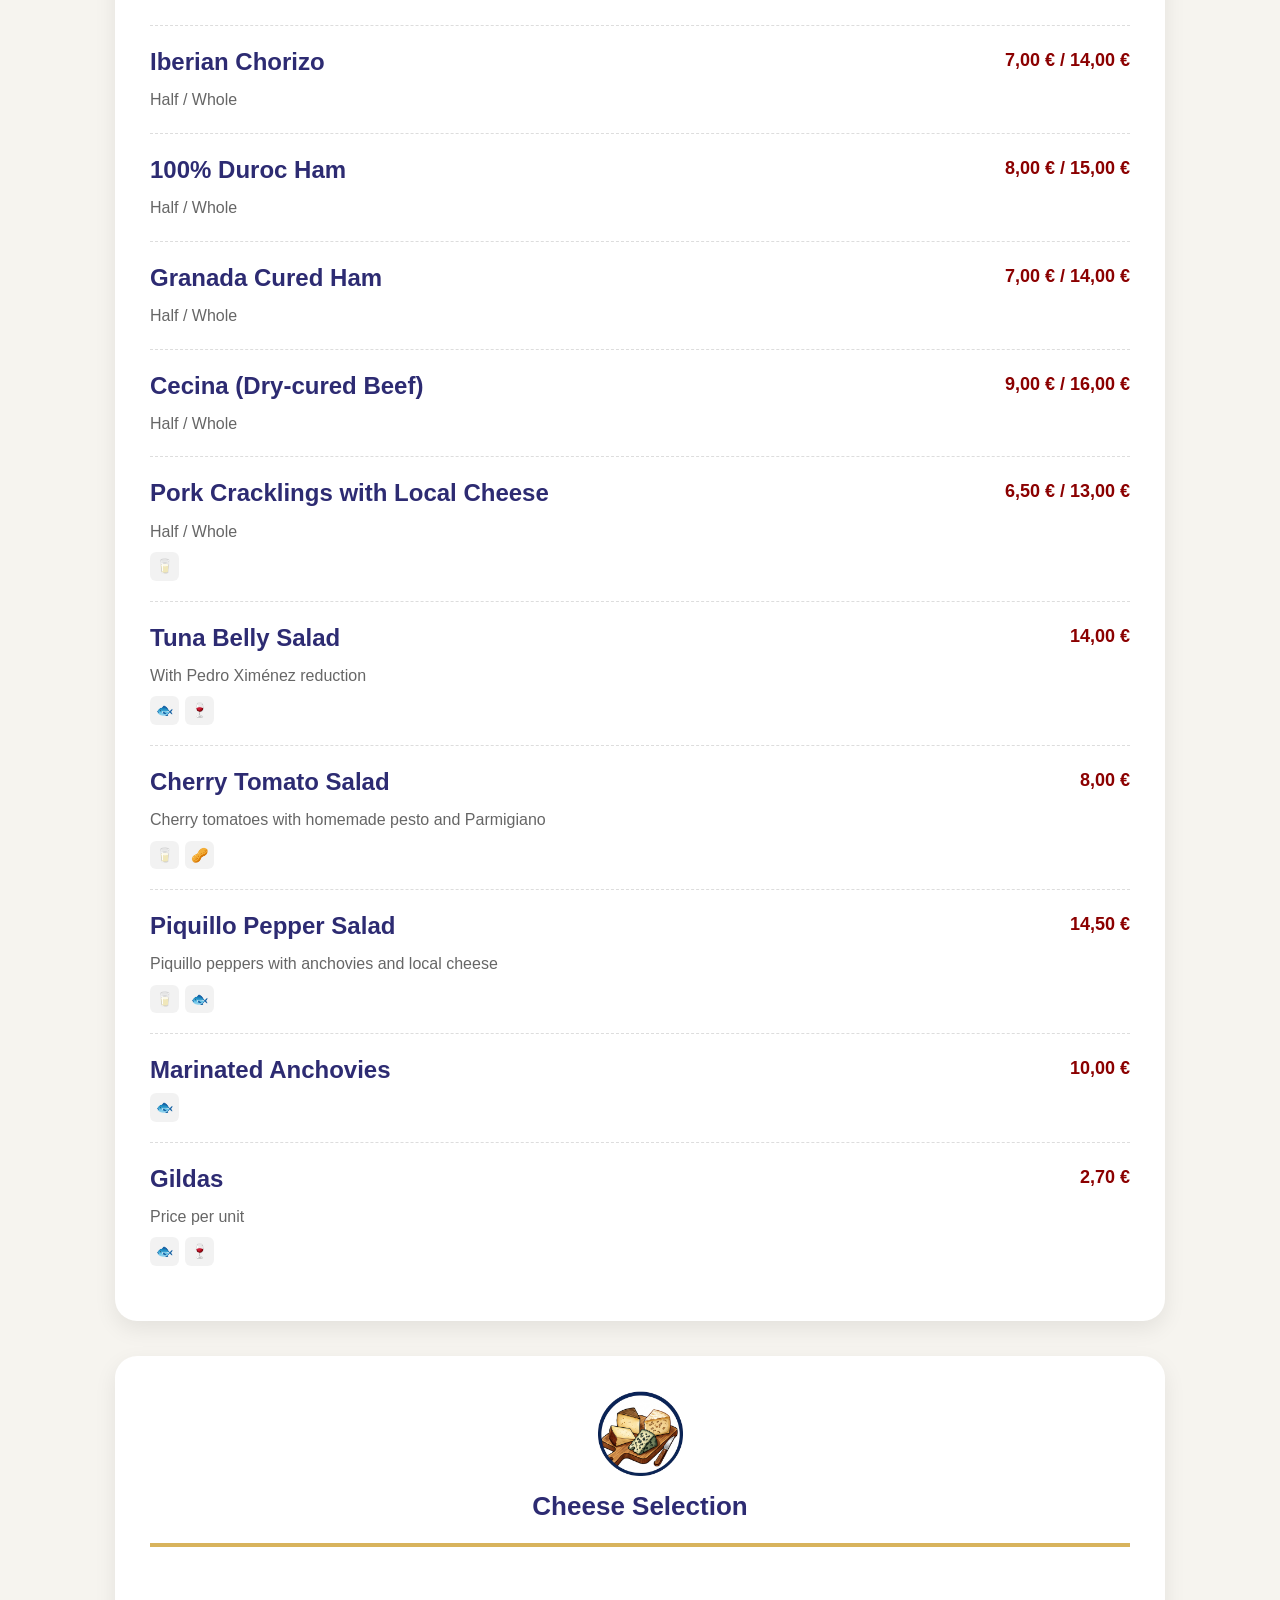
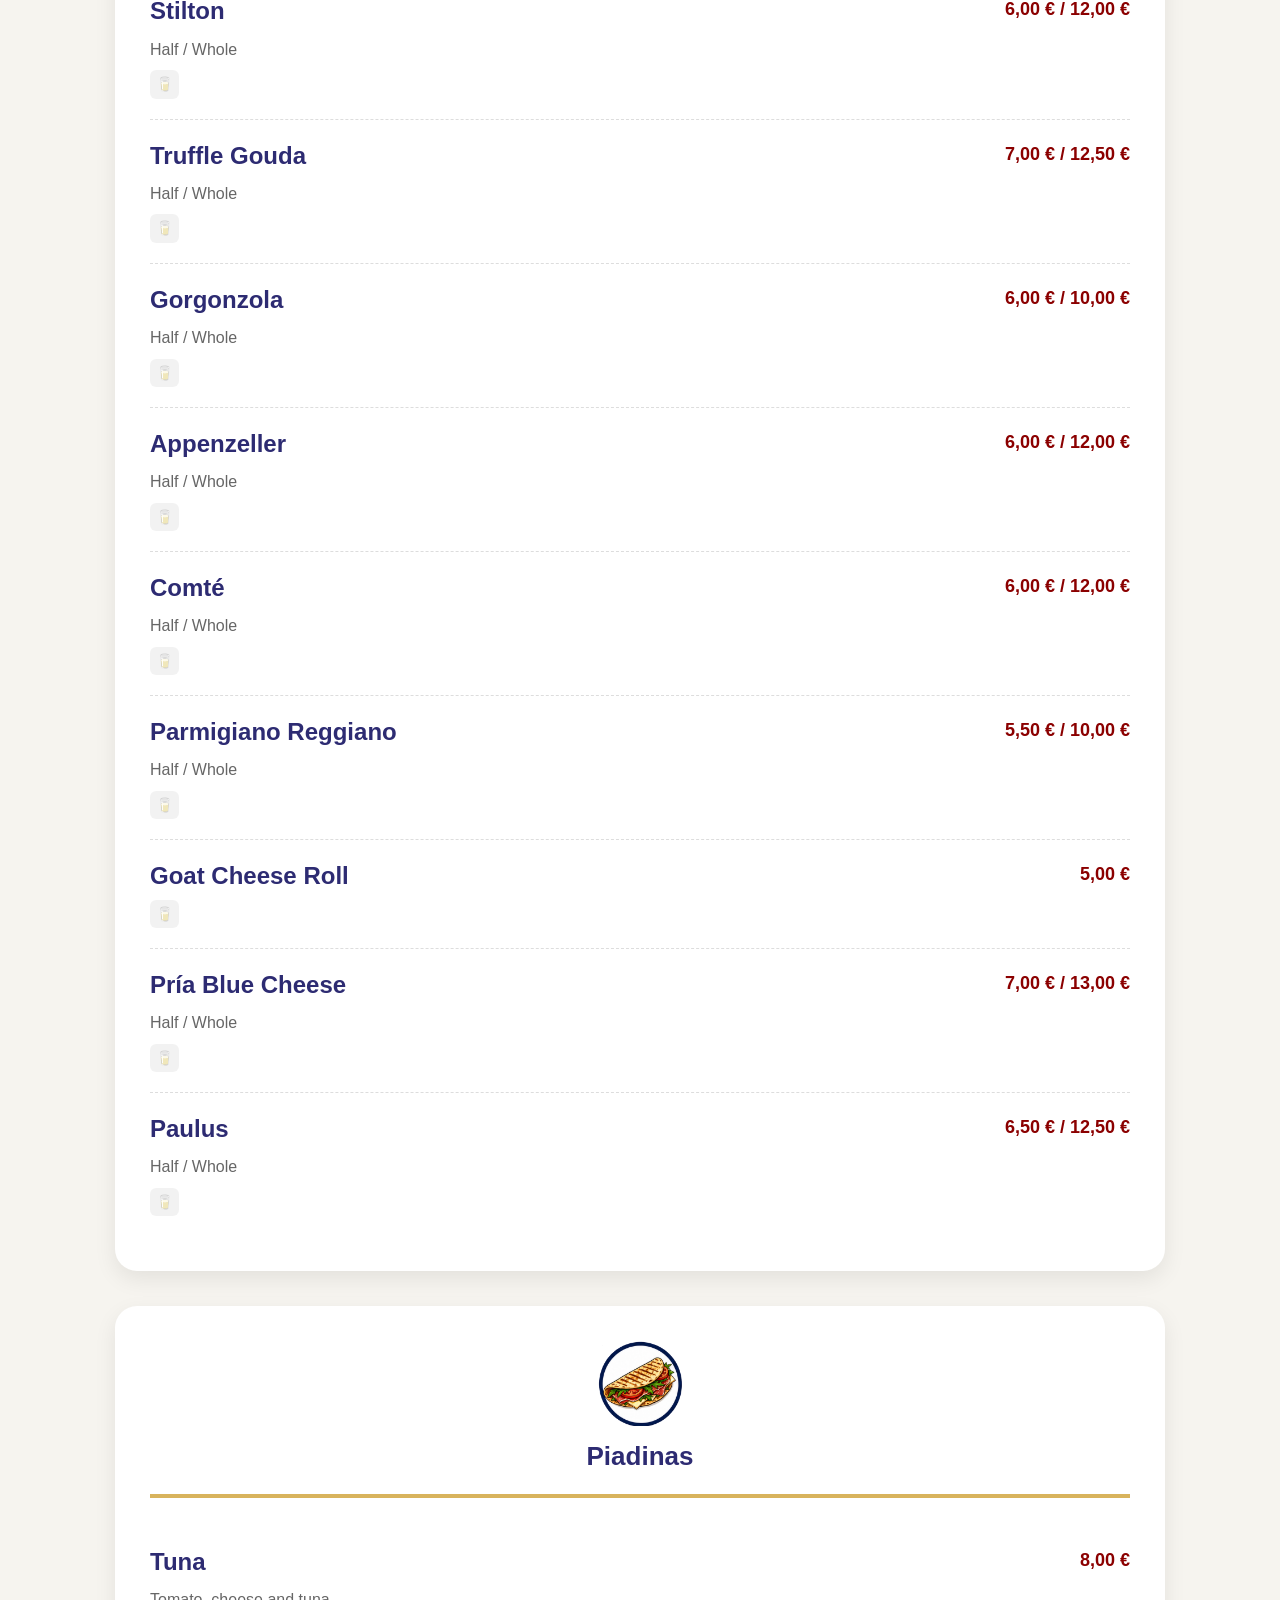
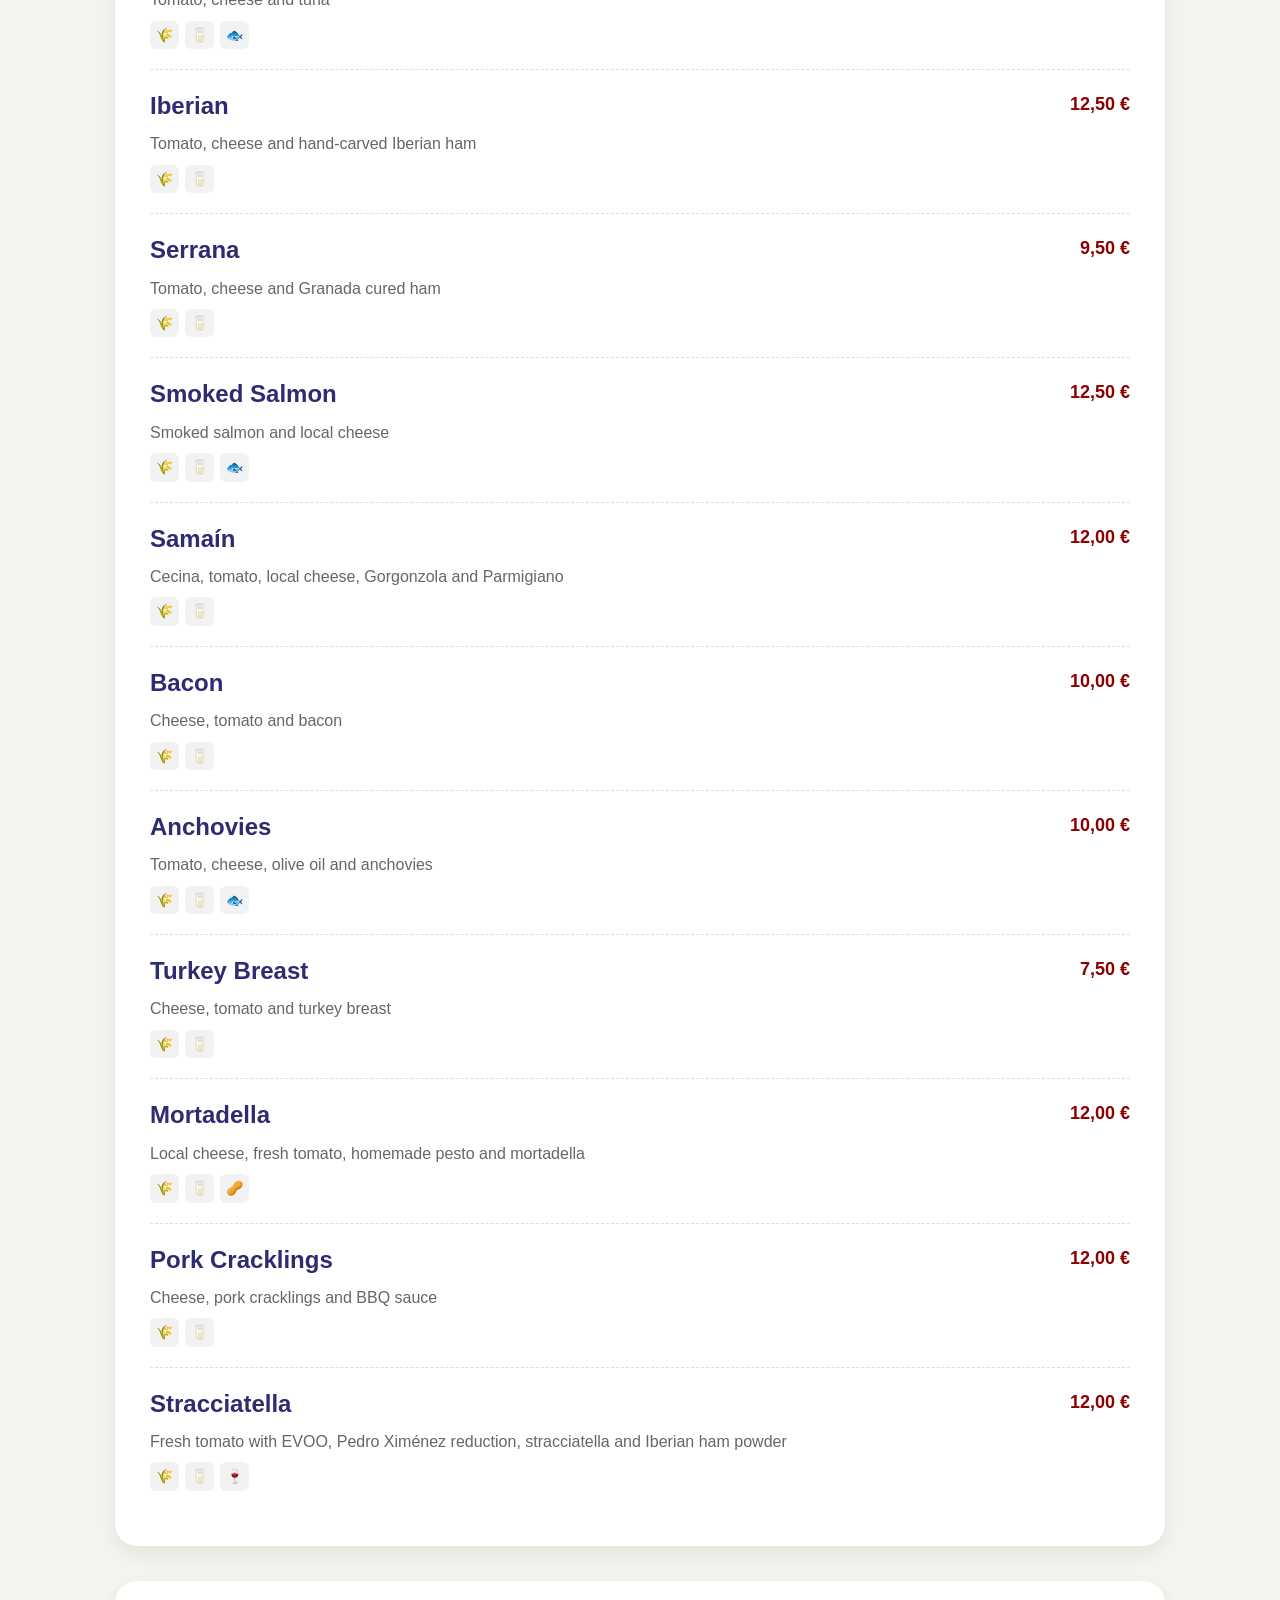
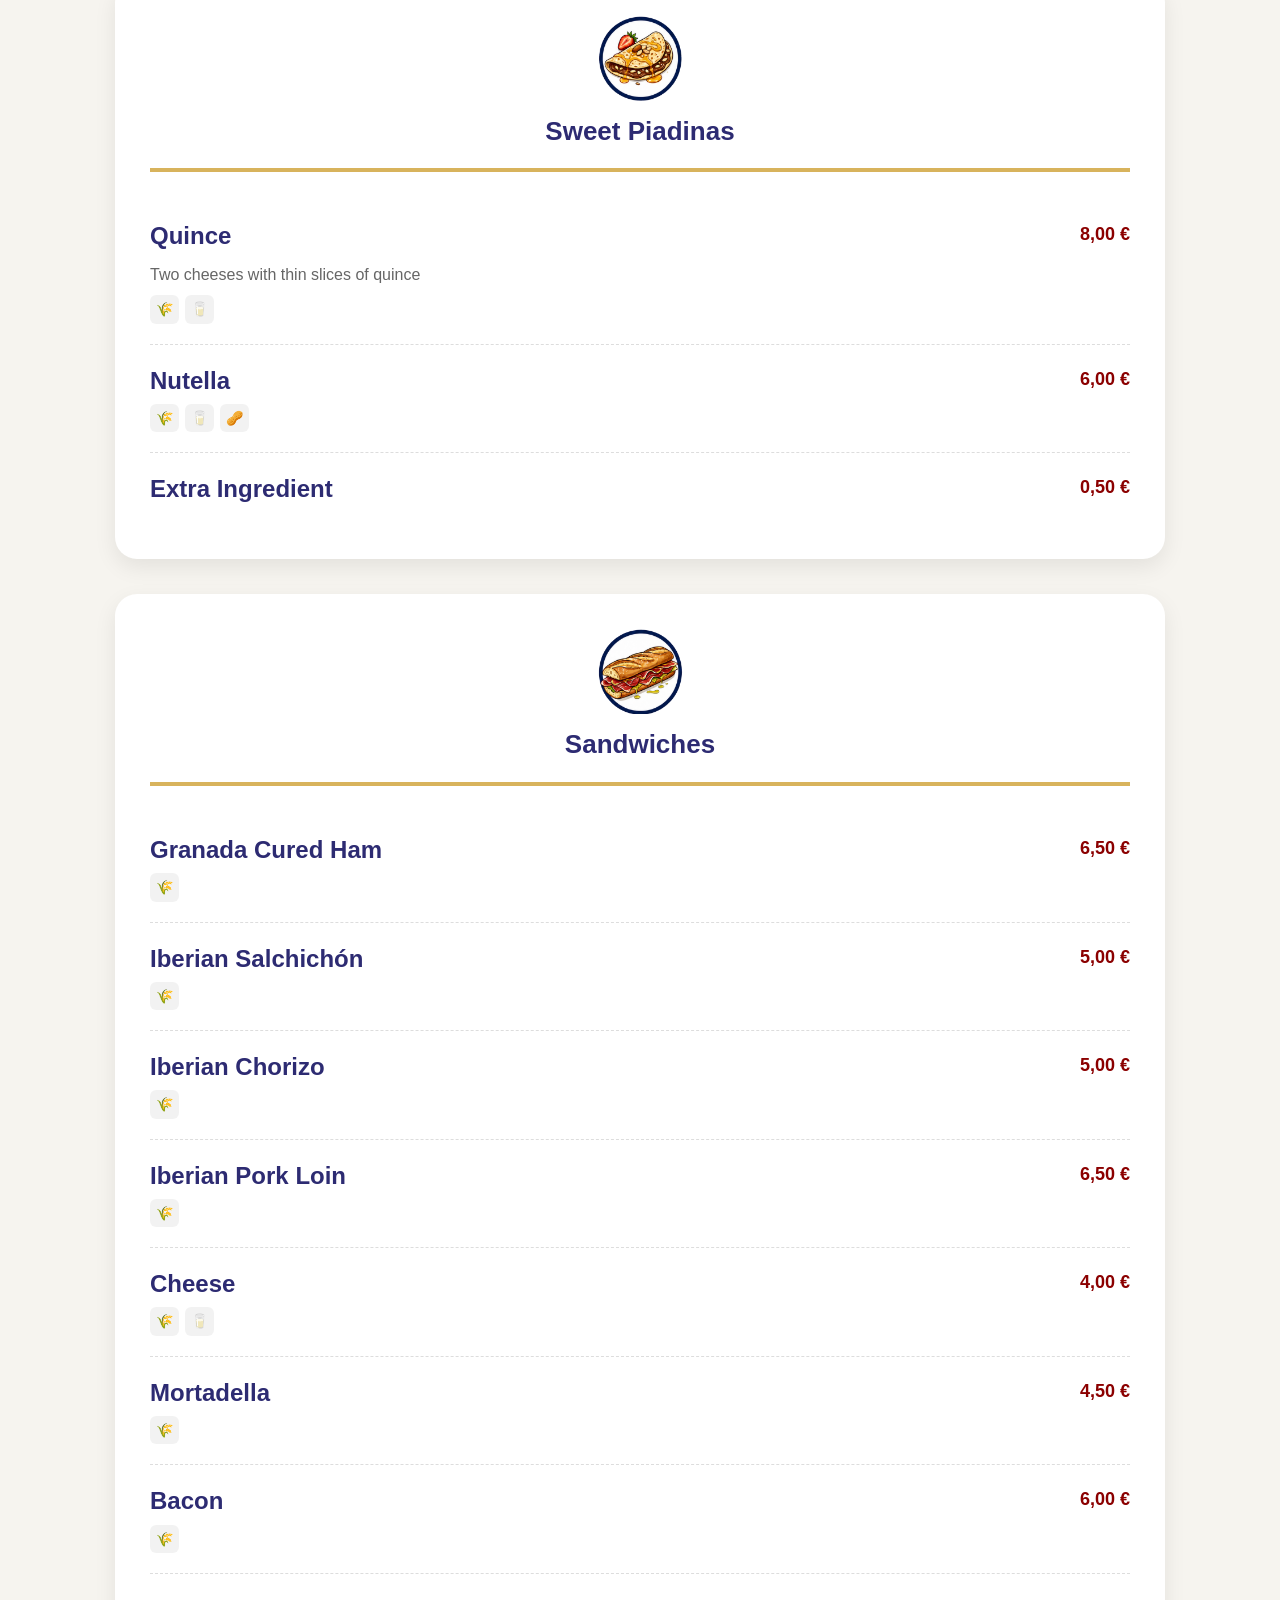
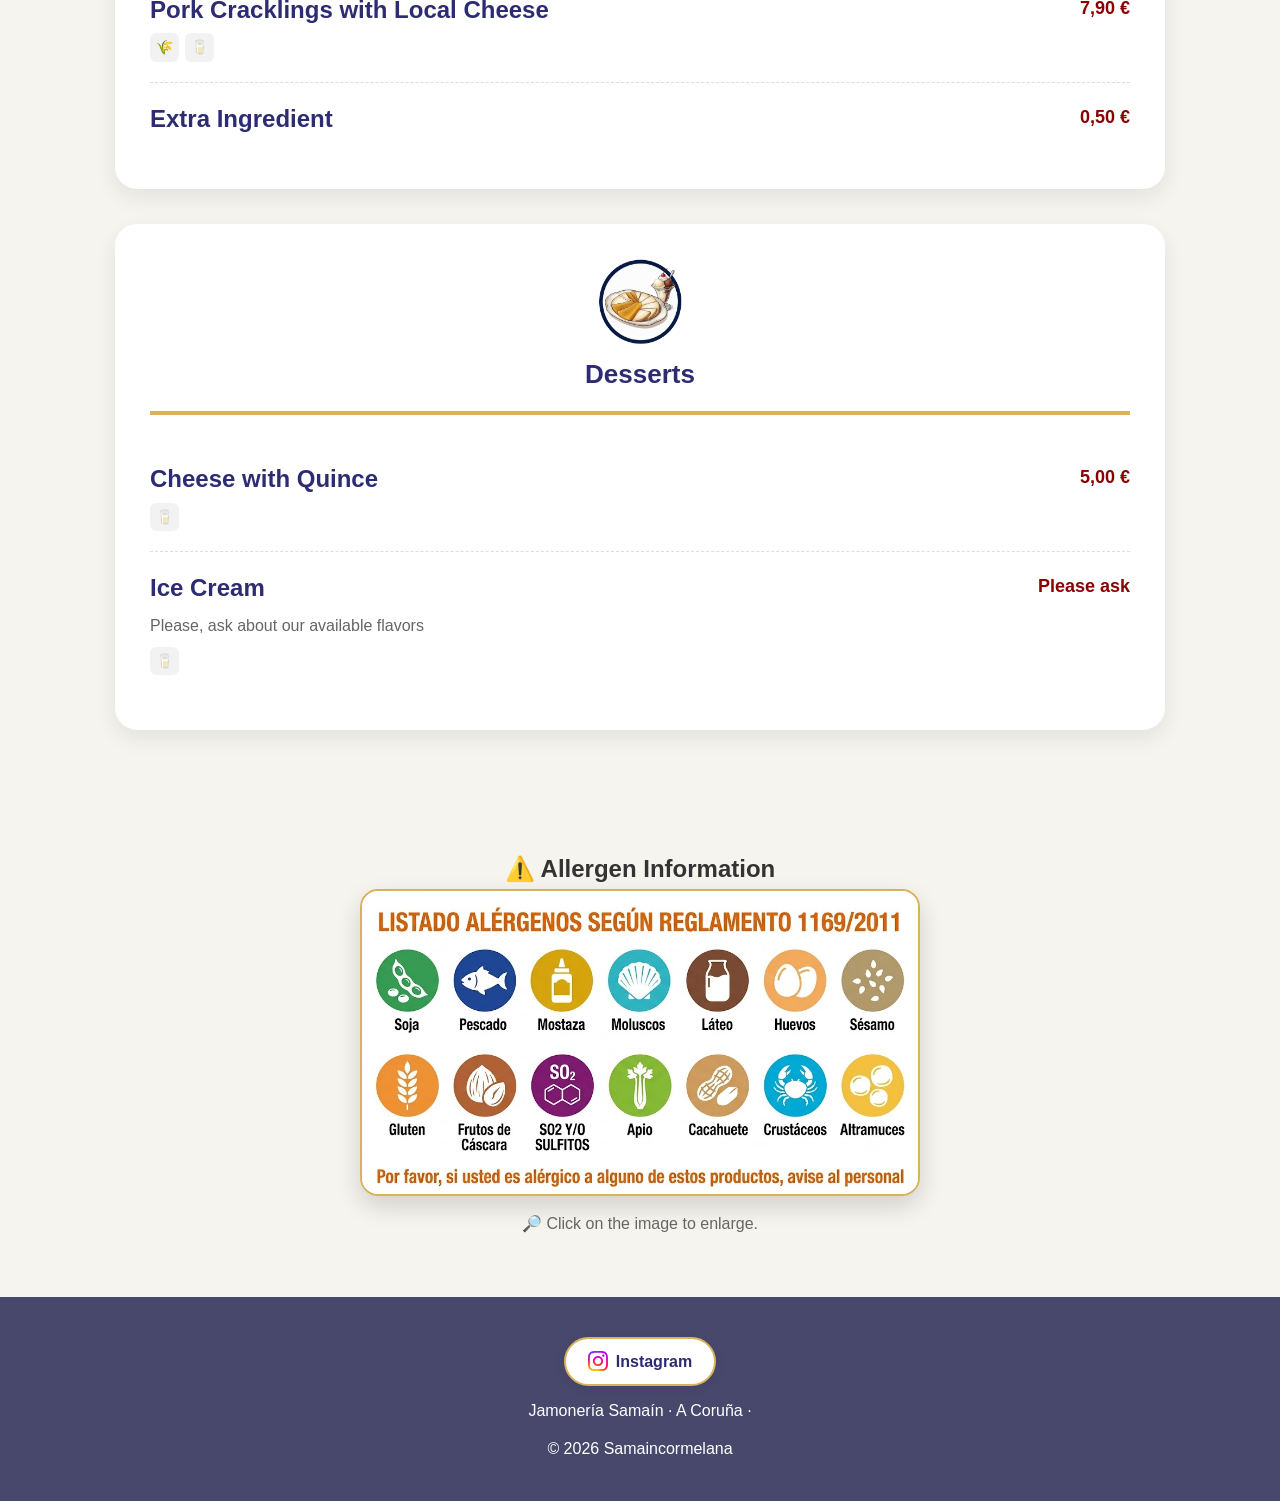
==== commit 6c20f7d6: "Update carta-en.html" ====
--- a/carta-en.html
+++ b/carta-en.html
@@ -115,6 +115,7 @@
 
 <div id="resultado-destino" class="resultado-destino">
   <div class="tarjeta-destino">
+        <button type="button" class="cerrar-resultado" aria-label="Close">✕</button>
     <div class="ruleta-destino">
       <div class="flecha-ruleta" id="flecha-ruleta">
         <span class="puntero">▼</span>
@@ -169,7 +170,7 @@
         <img src="contacto.png" alt="Contacto" class="icono-menu-lateral">Contact</button>
   
         <button id="btn-galeria" type="button" class="link-modal-item">
-        <img src="galeria.png" alt="Galería" class="icono-menu-lateral">Galery</button>
+        <img src="galeria.png" alt="Galería" class="icono-menu-lateral">Gallery</button>
   
         <button id="btn-tienda" type="button" class="link-modal-item">
         <img src="tienda.png" alt="Tienda" class="icono-menu-lateral">Shop</button>
@@ -331,6 +332,7 @@
 <script src="menu-en.js"></script>
 <script src="script.js"></script>
 <script src="destino.js"></script>
+<script src="compartir.js"></script>  
 
 </body>
 </html>
--- a/styles.css
+++ b/styles.css
@@ -1688,3 +1688,70 @@
     display: block;
     border-radius: 3px;
 }
+
+/* Botón compartir en Instagram (tarjeta del destino) */
+.btn-compartir-insta {
+    display: inline-flex;
+    align-items: center;
+    justify-content: center;
+    gap: 10px;
+    width: 100%;
+    margin-top: 14px;
+    padding: 12px 18px;
+    border: none;
+    border-radius: 999px;
+    background: linear-gradient(45deg, #f09433, #dc2743, #bc1888);
+    color: #ffffff;
+    font: 700 16px Arial, Helvetica, sans-serif;
+    cursor: pointer;
+    box-shadow: 0 6px 16px rgba(188, 24, 136, 0.30);
+    transition: transform .2s ease;
+}
+
+.btn-compartir-insta:active { transform: scale(.97); }
+
+.btn-compartir-insta img {
+    width: 22px;
+    height: 22px;
+    filter: brightness(0) invert(1); /* icono en blanco */
+}
+
+.aviso-compartir {
+    margin-top: 8px;
+    font-size: 12px;
+    line-height: 1.3;
+    color: var(--color-secundario);
+}
+
+.aviso-compartir:empty { display: none; }
+
+/* Botón X para cerrar el resultado del destino */
+.tarjeta-destino {
+    position: relative;
+}
+
+.cerrar-resultado {
+    position: absolute;
+    top: 10px;
+    right: 10px;
+    width: 36px;
+    height: 36px;
+    border: none;
+    border-radius: 50%;
+    background: #eeeeee;
+    color: var(--color-principal);
+    font-size: 18px;
+    line-height: 1;
+    cursor: pointer;
+    z-index: 20;
+    display: flex;
+    align-items: center;
+    justify-content: center;
+    transition: background .2s ease, color .2s ease;
+}
+
+.cerrar-resultado:hover,
+.cerrar-resultado:active {
+    background: var(--color-dorado);
+    color: #ffffff;
+}
